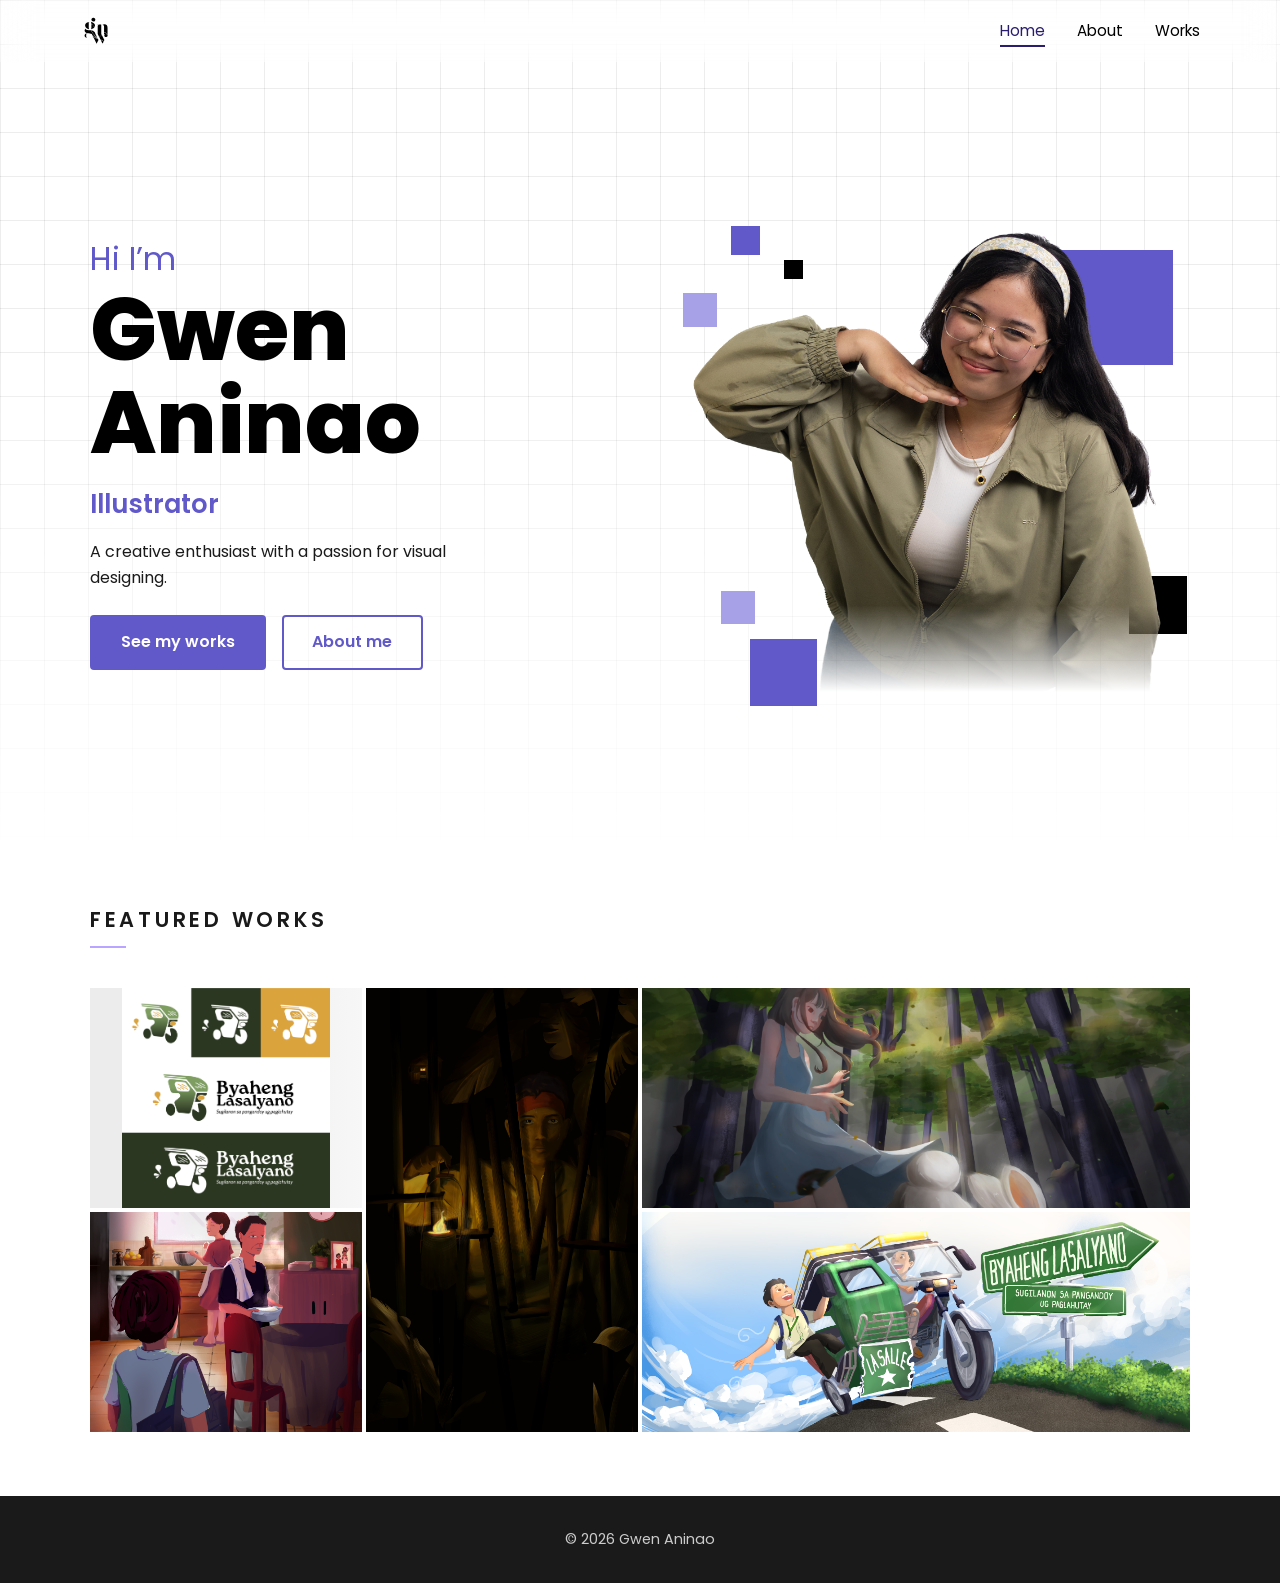
==== index.html @ 2a0494e0 "skeleton loader" ====
<!DOCTYPE html>
<html lang="en">
<head>
  <meta charset="UTF-8">
  <meta name="viewport" content="width=device-width, initial-scale=1.0">
  <title>Gwen | Portfolio</title>
  <link rel="icon" type="image/svg+xml" href="Images/gwnLogo.svg">
  <link href="https://fonts.googleapis.com/css2?family=Poppins:wght@400;600;800&display=swap" rel="stylesheet">
  <link rel="stylesheet" href="style.css">
  
</head>
<script src="skeleton.js"></script>
<body>
  <nav class="menubar">
    <a class="logo" href="index.html">
      <img src="Images/gwnLogo.svg" alt="Gwen logo">
    </a>
    <ul class="menu-links">
      <li><a href="index.html" class="active">Home</a></li>
      <li><a href="about.html" >About</a></li>
      <li><a href="works.html" >Works</a></li>
    </ul>
  </nav>

  <header class="hero">
    <div class="hero-text">
      <p class="hello">Hi I’m</p>
      <h1>Gwen<br>Aninao</h1>

      <div class="roles" aria-label="Illustrator, Graphic Designer">
        <ul>
          <li>Illustrator</li>
          <li>Graphic Designer</li>
          <li aria-hidden="true">Illustrator</li>
        </ul>
      </div>

      <p class="intro">
        A creative enthusiast with a passion for visual designing.  
      </p>


      <div class="buttons">
        <a class="btn" href="works.html">See my works</a>
        <a class="btn btn-outline" href="about.html">About me</a>
      </div>
    </div>

    <div class="hero-photo">
      <span class="sq s1"></span>
      <span class="sq s2"></span>
      <span class="sq s3"></span>
      <span class="sq s4"></span>
      <span class="sq s5"></span>
      <span class="sq s6"></span>
      <span class="sq s7"></span>
      <img src="Images\gwenProfile.svg" alt="Gwen Aninao">
    </div>

    <!-- <div class="software-logos" aria-label="Software proficient in">
      <img src="Images/cspLogo.svg" alt="Clip Studio Paint">
      <img src="Images/ibisPaintLogo.svg" alt="ibis Paint">
      <img src="Images/mediBangLogo.svg" alt="MediBang Paint">
      <img src="Images/canvaLogo.svg" alt="Canva">
      <img src="Images/figmaLogo.svg" alt="Figma">
    </div> -->
  </header>

  <main class="page">
    <div class="selected-works-section">
      <h2 class="section-heading">Featured Works</h2>
      <div class="grid mosaic">

        <a class="card" href="works.html" data-category="Logo">
          <img class="art" src="Images\WorksCompilation\Logo\byahengLasalyanoOfficialLogo.png" alt="Byaheng Lasalyano main colored logo" loading="lazy">
          <div class="card-info"><h3>Byaheng Lasalyano Logo</h3><span>Logo</span></div>
        </a>

        <a class="card" href="works.html">
          <img class="art" src="Images/WorksCompilation/Illustrations/i-wish-that-eternity-with-you.png" alt="I Wish that Eternity With You" loading="lazy">
          <div class="card-info"><h3>I Wish that Eternity With You</h3><span>Illustration</span></div>
        </a>

        <a class="card" href="works.html">
          <img class="art" src="Images/WorksCompilation/Posters/HalwaBG.png" alt="Halwa film poster" loading="lazy">
          <div class="card-info"><h3>Halwa Film Poster</h3><span>Poster</span></div>
        </a>

        <a class="card" href="works.html">
          <img class="art" src="Images/WorksCompilation/Illustrations/the-fall-mid-marathon-blues.png" alt="THE FALL: Mid Marathon Blues" loading="lazy" style="object-position: center 15%;">
          <div class="card-info"><h3>Leap through Time</h3><span>Illustration</span></div>
        </a>

        <a class="card" href="works.html">
          <img class="art" src="Images/WorksCompilation/Illustrations/BL%20Cover%20Photo.png" alt="Byaheng Lasalyano Cover Photo" loading="lazy">
          <div class="card-info"><h3>Byaheng Lasalyano Cover Photo</h3><span>Illustration</span></div>
        </a>
    </div>

    <!-- <div class="certificates-section">
      <h2 class="section-heading">Certificates</h2>
      <div class="certificates">
        <a class="card" href="Images/Certificates/Adobe Illustrator 2023 Certificate.pdf" target="_blank">
          <div class="card-info"><h3>Adobe Illustrator 2023</h3><span>Certificate</span></div>
        </a>

        <a class="card" href="Images/Certificates/Adobe Photoshop 2023 Certificate.pdf" target="_blank">
          <div class="card-info"><h3>Adobe Photoshop 2023</h3><span>Certificate</span></div>
        </a>

        <a class="card" href="Images/Certificates/Adobe InDesign 2023 Certificate.pdf" target="_blank">
          <div class="card-info"><h3>Adobe InDesign 2023</h3><span>Certificate</span></div>
        </a>
    </div> -->
  </main>

  <footer>&copy; 2026 Gwen Aninao</footer>
</body>
</html>
---- style.css ----
* {
  margin: 0;
  padding: 0;
  box-sizing: border-box;
}

html {
  scroll-behavior: smooth;
}

body {
  font-family: 'Poppins', 'Segoe UI', sans-serif;
  line-height: 1.6;
  color: #1a1a1a;
}

/* buttons and form fields use the page font instead of the browser default */
button,
input,
textarea,
select {
  font: inherit;
}

[hidden] {
  display: none !important;
}

/* ---------- Nav ---------- */
.menubar {
  display: flex;
  justify-content: space-between;
  align-items: center;
  padding: 15px 5rem;
  position: fixed;
  top: 0;
  left: 0;
  width: 100%;
  z-index: 1000;
  backdrop-filter: blur(8px);
  background: rgba(255, 255, 255, 0.15); /* Semi-transparent white */
  backdrop-filter: blur(15px); /* Frosted blur effect */
}

.logo {
  color: #000000;
  font-weight: bold;
  font-size: 1.2rem;
  text-decoration: none;
}

.logo img {
  display: block;
  height: 32px;      /* change this to make the logo bigger or smaller */
  width: auto;
}


.menu-links {
  display: flex;
  list-style: none;
  gap: 2rem;
}

.menu-links a {
  color: black;
  text-decoration: none;
  font-size: 0.95rem;
  padding-bottom: 4px;
}

.menu-links a:hover {
  color: #6159c9;
}

.menu-links a.active {
  color: #2b1d6e;
  border-bottom: 2px solid #2b1d6e;
}

/* ---------- Home hero ---------- */
:root {
  --hero-purple: #6159c9;
  --hero-lavender: #a7a2e8;

  /* faint grid used on the home hero and the about page.
     Change it here and both pages update. */
  --grid-lines:
    linear-gradient(rgba(0, 0, 0, 0.07) 1px, transparent 1px),
    linear-gradient(90deg, rgba(0, 0, 0, 0.07) 1px, transparent 1px);
}

.hero {
  position: relative;
  min-height: 95vh;
  display: grid;
  grid-template-columns: 1fr 1fr;
  align-items: center;
  gap: 2rem;
  /* The hero is full width so the grid background reaches both screen edges.
     The side padding keeps the content centered at 1100px, the same width
     as the Featured Works section below it. */
  padding: 6rem max(2rem, calc((100% - 1100px) / 2)) 3rem;
  background: #fff;
}

/* faint grid that fades to nothing at the bottom */
.hero::before {
  content: "";
  position: absolute;
  inset: 0;
  background-image: var(--grid-lines);
  background-size: 44px 44px;
  -webkit-mask-image: linear-gradient(#000 40%, transparent);
  mask-image: linear-gradient(#000 40%, transparent);
}

.hero-photo {
  position: relative;
  z-index: 1;
  display: flex;
  justify-content: flex-end; /* Aligns the image & background blocks to the right */
  width: 100%;
}

.hero-text,
.hero-photo {
  position: relative;       /* sits above the grid */
  z-index: 1;
}

.hello {
  font-size: 2rem;
  color: var(--hero-purple);
}

.hero h1 {
  font-size: clamp(3rem, 8vw, 5.5rem);
  font-weight: 800;
  line-height: 1.05;
  color: #000;
  margin-bottom: 1rem;
}

.intro {
  max-width: 42ch;
  line-height: 1.6;
  margin: 1rem 0 1.5rem;
}

/* ---------- Sliding roles ---------- */
.roles {
  height: 2.4rem;            /* shows one role at a time */
  overflow: hidden;
  font-size: 1.6rem;
  font-weight: 600;
  color: var(--hero-purple);
  margin-bottom: 0.75;
}

.roles ul {
  list-style: none;
  animation: slide-roles 10s ease-in-out infinite;   /* 10s = full loop */
}

.roles li {
  height: 2.4rem;
  line-height: 2.4rem;      
  display: flex;
  align-items: center;
  margin: 0;
  padding: 0;
}

/* each role holds, then slides up one step */
@keyframes slide-roles {
  0%, 40% {transform: translateY(0);}
  50%, 90% {transform: translateY(-33.333%);}
  100% {transform: translateY(-66.666%);}
}

@media (prefers-reduced-motion: reduce) {
  .roles ul { animation: none; }
}

.software-logos {
  display: flex;
  align-items: center;
  gap: 16px;
  margin: -30px 0 28px 0; /* Adjust top/bottom margins to match your layout rhythm */
  flex-wrap: wrap;       /* Ensures graceful wrapping on smaller screens */
}

.software-logos img {
  height: 50px;          /* Uniform height for visual balance */
  width: auto;
  object-fit: contain;
  transition: transform 0.2s ease, opacity 0.2s ease;
  opacity: 0.9;
}

.software-logos img:hover {
  transform: translateY(-2px);
  opacity: 1;
}

/* ---------- Buttons ---------- */
.buttons {
  display: flex;
  flex-wrap: wrap;
  gap: 1rem;
}

.btn {
  padding: 0.8rem 1.8rem;
  background: var(--hero-purple);
  color: #fff;
  text-decoration: none;
  border: 2px solid var(--hero-purple);
  border-radius: 4px;
  font-weight: 600;
}

.btn-outline {
  background: transparent;
  color: var(--hero-purple);
}

.btn:hover {
  opacity: 0.85;
}

/* ---------- certificates-section ---------- */
.certificates-section {
  background: #f9f9f9;
  margin-top: 4rem;
}

/* Grid Container */
.certificates {
  display: grid;
  /* Automatically wraps cards into clean columns based on available space */
  grid-template-columns: repeat(auto-fit, minmax(280px, 1fr));
  gap: 2rem; /* Spacing between the rows and columns */
  padding: 1.5rem 0;
  width: 100%;
}

/*Individual Certificate Cards */
.certificates .card {
  display: flex;
  flex-direction: column;
  text-decoration: none; /* Removes underline from links */
  color: inherit; /* Inherits your page text color */
  background: #ffffff;
  border: 1px solid #e2e8f0;
  border-radius: 12px;
  overflow: hidden;
  box-shadow: 0 4px 6px -1px rgba(0, 0, 0, 0.05);
  transition: transform 0.2s ease, box-shadow 0.2s ease;
}

/* Hover effect to make it feel interactive */
.certificates .card:hover {
  transform: translateY(-4px);
  box-shadow: 0 10px 15px -3px rgba(0, 0, 0, 0.1);
}

/*Certificate Images Alignment */
.certificates .art {
  width: 100%;
  height: 200px; /* Fixed height forces absolute uniform alignment */
  object-fit: cover; /* Crops the images cleanly without distorting their aspect ratio */
  border-bottom: 1px solid #e2e8f0;
}

/*Text Info Area Inside Cards */
.card-info {
  padding: 1.25rem;
  display: flex;
  flex-direction: column;
  gap: 0.25rem;
}

.card-info h3 {
  margin: 0;
  font-size: 1.1rem;
  font-weight: 600;
}

.card-info span {
  font-size: 0.85rem;
  color: #64748b; /* Subtle grey for the "Certificate" subtext */
}


/* ---------- Photo + squares ---------- */
.hero-photo {
  width: 100%;
  max-width: 480px;
  justify-self: center;
}

.hero-photo img {
  position: relative;
  z-index: 1;
  display: block;
  width: 100%;
  /* bottom of the photo fades into the page. Lower 82% to fade sooner */
  -webkit-mask-image: linear-gradient(#000 82%, transparent);
  mask-image: linear-gradient(#000 82%, transparent);
}

.sq {
  position: absolute;
  aspect-ratio: 1;
}

.s1 { top: 8%;     right: -2%; width: 24%; background: var(--hero-purple); }
.s2 { top: 3%;     left: 10%;  width: 6%;  background: var(--hero-purple); }
.s3 { top: 10%;    left: 21%;  width: 4%;  background: #000; }
.s4 { top: 17%;    left: 0;    width: 7%;  background: var(--hero-lavender); }
.s5 { bottom: 14%; left: 8%;   width: 7%;  background: var(--hero-lavender); }
.s6 { bottom: -3%; left: 14%;  width: 14%; background: var(--hero-purple); }
.s7 { bottom: 12%; right: -5%; width: 12%; background: #000; }

@media (max-width: 800px) {
  .hero {
    grid-template-columns: 1fr;
    padding-top: 6rem;
  }
  .hero-photo { max-width: 340px; }
}

/* ---------- Inner pages ---------- */
.page {
  max-width: calc(1100px + 4rem);
  margin: 0 auto;
  padding: 8rem 2rem 4rem;   /* top padding clears the fixed nav */
}

/* Home page only: Featured Works sits right under the hero,
   at the same 1100px content width as the hero text */
.hero + .page {
  max-width: calc(1100px + 4rem);
  padding-top: 3rem;
}

.page h1 {
  font-size: 2.5rem;
  margin-bottom: 2rem;
}

.page h2 {
  font-size: 1.6rem;
  margin-bottom: 1rem;
}

/* ---------- Gallery ---------- */
.filters {
  display: flex;
  flex-wrap: wrap;
  gap: 0.5rem;
  margin-bottom: 2rem;
}

.filter {
  padding: 0.4rem 1.1rem;
  border: 1px solid #1a1a1a;
  background: white;
  color: #1a1a1a;
  border-radius: 999px;
  cursor: pointer;
  font: inherit;
}

.filter.active,
.filter:hover {
  background: #1a1a1a;
  color: white;
}

.grid {
  display: grid;
  grid-template-columns: repeat(auto-fill, minmax(250px, 1fr));
  gap: 1.5rem;
}

.card {
  display: block;
  text-align: left;
  text-decoration: none;
  color: inherit;
  background: #f5f5f5;
  border: none;
  border-radius: 8px;
  overflow: hidden;
  cursor: pointer;
  font: inherit;
  transition: transform 0.2s;
}

.card:hover {
  transform: translateY(-4px);
}

.art {
  display: block;
  width: 100%;
  aspect-ratio: 4 / 3;
  object-fit: cover;
}

.card-info {
  padding: 0.8rem 1rem;
}

.card-info h3 {
  font-size: 1rem;
}

.card-info span {
  font-size: 0.85rem;
  color: #666;
}

/* ---------- Popup ---------- */
.modal {
  display: none;
  position: fixed;
  inset: 0;
  z-index: 2000;
  background: rgba(0, 0, 0, 0.75);
  align-items: center;
  justify-content: center;
  padding: 1rem;
}

.modal.open {
  display: flex;
}

.modal-box {
  position: relative;
  background: white;
  border-radius: 8px;
  max-width: 700px;
  width: 100%;
  max-height: 90vh;
  overflow-y: auto;
}

.modal-box .art {
  border-radius: 8px 8px 0 0;
}

.modal-text {
  padding: 1.5rem;
}

.modal-text span {
  font-size: 0.85rem;
  color: #666;
}

.modal-text h2 {
  margin: 0.2rem 0 0.8rem;
}

.modal-close {
  position: absolute;
  top: 0.5rem;
  right: 0.8rem;
  z-index: 1;
  background: none;
  border: none;
  font-size: 2rem;
  line-height: 1;
  color: #1a1a1a;
  cursor: pointer;
}

/* ---------- Footer ---------- */
footer {
  padding: 2rem;
  text-align: center;
  background: #1a1a1a;
  color: #ccc;
  font-size: 0.9rem;
}

/* ---------- Small screens ---------- */
@media (max-width: 700px) {
  .menubar { padding: 16px 1.5rem; }
  .menu-links { gap: 1rem; }
  .hero h1 { font-size: 2.2rem; }
}

/* =====================================================
   About page
   ===================================================== */
:root {
  --purple-dark: #2b1d6e;
  --purple: #7c4dff;
  --purple-soft: #b9a5ff;
  --pink: #e8508f;
}

/* Same faint grid as the home hero. It sits at the top of the page,
   spans the full screen width, fades out downward, and scrolls away
   with the page. It is behind everything, so the layout is untouched. */
body.about-page::before {
  content: "";
  position: absolute;
  top: 0;
  left: 0;
  width: 100%;
  height: 95vh;
  z-index: -1;
  pointer-events: none;
  background-image: var(--grid-lines);
  background-size: 44px 44px;
  -webkit-mask-image: linear-gradient(#000 40%, transparent);
  mask-image: linear-gradient(#000 40%, transparent);
}

/* Vertical Connected Timeline */
.timeline-vertical {
  position: relative;
  display: flex;
  flex-direction: column;
  gap: 1.8rem;
  margin-top: 1.5rem;
  padding-left: 0rem;
}

/* Continuous connecting line running down behind the squares */
.timeline-vertical::before {
  content: "";
  position: absolute;
  top: 6px;
  bottom: 24px;
  left: 5px; /* Aligns vertically with the center of the square markers */
  width: 2px;
  background: var(--purple-soft);
  z-index: 1;
}

.timeline-node {
  position: relative;
  display: flex;
  align-items: flex-start;
  gap: 1.5rem;
  z-index: 2;
}

/* Column holding the square icon and year */
.marker-column {
  display: flex;
  align-items: center;
  gap: 0.8rem;
  min-width: 110px;
}

/* Solid Square Marker */
.square-marker {
  width: 12px;
  height: 12px;
  background-color: var(--pink);
  flex: none;
  border-radius: 2px; /* Slight rounding for a clean modern square */
}

.timeline-node .year {
  font-size: 1.15rem;
  font-weight: 800;
  color: var(--purple-dark);
}

.timeline-detail h3 {
  font-size: 1rem;
  font-weight: 700;
  color: #222;
  margin-bottom: 0.2rem;
}

.role-location {
  font-size: 0.84rem;
  font-weight: 600;
  color: #555;
}

.role-location em {
  font-weight: 400;
  color: #777;
}

/* Software Icon Grid Layout */
.software-grid {
  display: flex;
  flex-direction: column;
  gap: 12px;
  max-width: 280px;
  margin-bottom: 2rem;
}

.software-row {
  display: flex;
  gap: 12px;
  justify-content: center;
}

/* Base icon styling with rounded squircle corners matching reference */
.icon-box {
  background: #fff;
  border-radius: 20px;
  display: grid;
  place-items: center;
  overflow: hidden;
  box-shadow: 0 4px 12px rgba(0, 0, 0, 0.08);
  transition: transform 0.2s ease;
}

.icon-box:hover {
  transform: translateY(-2px);
}

.icon-box img {
  width: 100%;
  height: 100%;
  object-fit: cover;
}

/* Large top 2 icons */
.icon-box.large {
  width: 130px;
  height: 130px;
  border-radius: 24px;
}

/* Small bottom 3 icons */
.icon-box.small {
  width: 82px;
  height: 82px;
  border-radius: 18px;
}

.software-bars {
  display: flex;
  flex-direction: column;
  gap: 0.9rem;
}

.skill-item {
  font-size: 0.9rem;
  font-weight: 600;
  color: #333;
}

.about-card {
  position: relative;
  width: min(1100px, 94%);
  margin: 100px auto 0;        /* pulls the card up over the banner */
  background: #fff;
  border-radius: 40px 40px 0 0;
  padding: 3rem 4rem 4rem;
}

.about-label {
  font-style: italic;
  font-size: 1.4rem;
  color: #777;
  margin-bottom: 2rem;
}

.about-row {
  display: grid;
  grid-template-columns: 1fr 1fr;
  gap: 3rem;
  align-items: center;
  margin-bottom: 2rem;
}

.about-row.top {
  align-items: start;
}

.about-name {
  font-size: clamp(2.4rem, 6vw, 3.8rem);
  font-weight: 800;
  line-height: 1;
  text-transform: uppercase;
  color: var(--purple-dark);
  margin-bottom: 1.2rem;
}

.aka {
  font-size: 0.95rem;
  margin-bottom: 1.2rem;
}

.bio {
  font-size: 0.95rem;
  max-width: none;
}

.bio p {
  text-align: justify;       /* Makes the edges straight on left and right */
  text-justify: inter-word;  /* Keeps spacing between words clean */
  margin-bottom: 24px;       /* Adds a clean space AFTER each paragraph */
  text-indent: 40px;         /* Indents the first line of every paragraph */
  line-height: 1.6;          /* Adds comfortable breathing room between lines */
}

/* Optional: If you don't want the very first "Hi!" line to be indented */
.bio p:first-of-type {
  text-indent: 0;
}


.bio .hi {
  font-family: 'Permanent Marker', cursive;
  font-size: 2rem;
  line-height: 1;
  margin-right: 0.2rem;
}

.photo {
  width: min(100%, 300px);
  aspect-ratio: 1;
  border-radius: 5%;
  object-fit: cover;
  margin: 3.5rem 0 1.5rem; 
  display: block;
  outline : 3px solid var(--purple-soft);
}

.contact {
  list-style: none;
  width: min(100%, 380px);
  margin: 0 auto;
}

.contact li {
  display: flex;
  align-items: center;
  gap: 0.7rem;
  margin-bottom: 0.4rem;
}

.contact svg {
  width: 24px;
  height: 24px;
  fill: none;
  stroke: var(--purple-dark);
  stroke-width: 1.8;
  stroke-linecap: round;
  stroke-linejoin: round;
}

.section-title {         /* Matches featured works label size */           /* Bold text weight */
  text-transform: uppercase;     /* Forces capital letters */
  letter-spacing: 0.15em;        /* Adds space between letters */
  color: #111;                   /* Primary dark text color */
  margin-bottom: 1rem;
}

.section-title::after {          /* short purple underlines*/
  content: "";
  display: block;
  width: 44px;                   /* Short line length */
  height: 3px;                   /* Line thickness */
  margin-top: 0.5rem;            /* Space between text and line */
  border-radius: 2px;
  background: var(--purple-soft); /* Light purple color matching home page */
}

.section-title.gap {
  margin-top: 2.5rem;
}

.skills-list {
  margin-left: 1.2rem;
}

/* software list with skill bars */
.apps {
  list-style: none;
  display: grid;
  gap: 1.1rem;
}

.apps li {
  display: flex;
  align-items: center;
  gap: 1rem;
}

.app-icon {
  flex: none;
  width: 52px;
  height: 52px;
  border-radius: 14px;
  display: grid;
  place-items: center;
  color: #fff;
  font-weight: 700;
}

.app-info {
  flex: 1;
  font-size: 0.9rem;
}

.bar {
  height: 8px;
  margin-top: 4px;
  background: #e2e2e2;
  border-radius: 4px;
  overflow: hidden;
}

.bar i {
  display: block;
  height: 100%;
  width: var(--level);
  background: var(--purple);
  border-radius: 4px;
}

@media (max-width: 800px) {
  .about-card { padding: 2rem 1.5rem 3rem; }
  .about-row { grid-template-columns: 1fr; }
}

.modal-box .art {
  aspect-ratio: auto;
  object-fit: contain;
  max-height: 70vh;
  background: #f5f5f5;
}

.card[data-category="Logo"] .art {
  object-fit: contain;
  background: #fff;
}

/* ---------- Masonry gallery (Works page) ---------- */

.gallery {
  display: block;
  columns: 3 260px;          /* up to 3 columns, each at least 260px wide */
  column-gap: 3px;
}

.gallery .card {
  display: block;
  position: relative;
  width: 100%;
  margin-bottom: 4px;
  break-inside: avoid;       /* keeps a card from splitting across columns */
  background: none;
  border-radius: 6px;
}

.gallery .art {
  aspect-ratio: auto;        /* stop cropping: use the image's real shape */
  height: auto;
}

.gallery div.art {           /* placeholder boxes still need a height */
  aspect-ratio: 4 / 3;
}

/* =====================================================
   Works page: a work expands in its own place
   Paste this at the bottom of style.css
   ===================================================== */
/* =====================================================
   Works page: Streamlined Column-Safe Expansion Layout
   ===================================================== */
.gallery .work-open.minimized-view {
  column-span: none !important;      /* Stops shattering column balance systems */
  display: block;
  width: 100%;
  margin-bottom: 12px;
  break-inside: avoid;               /* Protects inner assets from clipping across columns */
  background: #ffffff;
  border-radius: 8px;
  box-shadow: 0 4px 16px rgba(0, 0, 0, 0.1);
  border: 1px solid rgba(0, 0, 0, 0.06);
  scroll-margin-top: 6.5rem;         /* Clean viewport tracking safety margins */
}

/* Fits media assets directly to view safely inside compact spacing boundaries */
.gallery .work-open.minimized-view .work-open-media {
  position: relative;
  background: #fafafa;
  width: 100%;
}

.gallery .work-open.minimized-view .work-open-img {
  display: block;
  width: 100%;
  height: auto;
  max-height: 55vh;                  /* Prevents extreme vertical asset layout bloating */
  object-fit: contain;
}

/* Compact typography elements designed for localized viewing spaces */
.gallery .work-open.minimized-view .work-open-info {
  padding: 1rem 1.15rem 1.25rem;
}

.gallery .work-open.minimized-view .work-open-title {
  margin: 0.25rem 0 0.5rem;
  font-size: 1.25rem;
  font-weight: 700;
  line-height: 1.3;
}

.gallery .work-open.minimized-view .work-open-desc {
  max-width: 100%;
  font-size: 0.88rem;
  line-height: 1.5;
  color: #4a4a4a;
}

/* Adjusted UI action buttons to fit nicely within standard card wrappers */
.gallery .work-open.minimized-view .work-open-back,
.gallery .work-open.minimized-view .work-open-zoom {
  width: 36px;
  height: 36px;
}
.gallery .work-open.minimized-view .work-open-back svg,
.gallery .work-open.minimized-view .work-open-zoom svg {
  width: 18px;
  height: 18px;
}


/* the image area, with the two round buttons on top of it */
.work-open-media {
  position: relative;
  background: #f5f5f5;
}

.work-open-img {
  display: block;
  width: auto;
  height: auto;
  max-width: 100%;
  max-height: 75vh;
  margin: 0 auto;
}

.work-open-back,
.work-open-zoom {
  position: absolute;
  display: grid;
  place-items: center;
  width: 44px;
  height: 44px;
  border: 0;
  border-radius: 50%;
  background: #fff;
  box-shadow: 0 2px 10px rgba(0, 0, 0, 0.18);
  cursor: pointer;
}

.work-open-back { top: 1rem;    left: 1rem; }    /* back arrow, top left */
.work-open-zoom { bottom: 1rem; right: 1rem; }   /* view larger, bottom right */

.work-open-back svg,
.work-open-zoom svg {
  width: 22px;
  height: 22px;
  fill: none;
  stroke: #111;
  stroke-width: 2;
  stroke-linecap: round;
  stroke-linejoin: round;
}

.work-open-back:hover,
.work-open-zoom:hover {
  background: #f1f1f1;
}

/* title and description below the image */
.work-open-info {
  padding: 1.25rem 1.5rem 1.75rem;
}

.work-open-category {
  display: block;
  font-size: 0.75rem;
  font-weight: 600;
  letter-spacing: 0.15em;
  text-transform: uppercase;
  color: var(--purple);
}

.work-open-title {
  margin: 0.35rem 0 0.6rem;
  font-size: 1.6rem;
  line-height: 1.2;
}

.work-open-desc {
  max-width: 70ch;
  font-size: 0.95rem;
  color: #555;
}

/* view larger: the image full screen */
.lightbox {
  position: fixed;
  inset: 0;
  z-index: 3000;
  display: grid;
  place-items: center;
  padding: 1.5rem;
  background: rgba(0, 0, 0, 0.92);
  cursor: zoom-out;
}

.lightbox img {
  max-width: calc(100vw - 3rem);
  max-height: calc(100vh - 3rem);
  object-fit: contain;
}

.lightbox-close {
  position: absolute;
  top: 0.75rem;
  right: 1.25rem;
  border: 0;
  background: none;
  color: #fff;
  font-size: 2.5rem;
  line-height: 1;
  cursor: pointer;
}

/* =====================================================
   Works page: expanded view (replaces the old popup)
   Paste this at the bottom of style.css
   ===================================================== */
.closeup {
  position: fixed;
  inset: 0;
  z-index: 2000;
  overflow-y: auto;
  padding: 5.5rem 1.5rem 3rem;
  background-color: #fff;
  background-image: var(--grid-lines);   /* same faint grid as home and about */
  background-size: 44px 44px;
  animation: closeup-in 0.4s cubic-bezier(0.2, 0.8, 0.2, 1) backwards;
}

.closeup.closing {
  animation: closeup-out 0.2s ease forwards;
}

@keyframes closeup-in  { from { opacity: 0; transform: scale(0.25); } }
@keyframes closeup-out { to   { opacity: 0; transform: scale(0.96); } }

/* back arrow, top left */
.closeup-back {
  position: fixed;
  top: 1rem;
  left: 1.25rem;
  z-index: 1;
  display: grid;
  place-items: center;
  width: 44px;
  height: 44px;
  border: 0;
  border-radius: 50%;
  background: #fff;
  box-shadow: 0 2px 10px rgba(0, 0, 0, 0.15);
  cursor: pointer;
}

.closeup-back svg {
  width: 22px;
  height: 22px;
  fill: none;
  stroke: #111;
  stroke-width: 2;
  stroke-linecap: round;
  stroke-linejoin: round;
}

.closeup-back:hover {
  background: #f3f3f3;
}

/* the sheet of paper */
.closeup-paper {
  position: relative;
  display: grid;
  grid-template-columns: minmax(0, 1.4fr) minmax(0, 1fr);
  gap: 2.5rem;
  align-items: start;
  width: min(1000px, 100%);
  margin: 0 auto;
  padding: 3.5rem 2.5rem 2.5rem;
  background: #fff;
  border: 1px solid rgba(0, 0, 0, 0.05);
  box-shadow:
    0 1px 2px rgba(0, 0, 0, 0.08),
    0 14px 30px rgba(0, 0, 0, 0.16);
}

/* the paperclip, hooked over the top edge */
.paperclip {
  position: absolute;
  top: -34px;
  left: 2.2rem;
  width: 28px;
  height: auto;
  transform: rotate(6deg);
  filter: drop-shadow(0 2px 2px rgba(0, 0, 0, 0.3));
  pointer-events: none;
}

.paperclip path {
  fill: none;
  stroke: url(#clip-silver);
  stroke-width: 3;
  stroke-linecap: round;
  stroke-linejoin: round;
}

.closeup-img {
  display: block;
  width: 100%;
  height: auto;
  max-height: 78vh;
  object-fit: contain;
  background: #f5f5f5;
  border-radius: 6px;
}

/* title, description, button */
.closeup-info {
  display: flex;
  flex-direction: column;
  gap: 0.75rem;
  padding-top: 0.5rem;
}

.closeup-category {
  font-size: 0.75rem;
  font-weight: 600;
  letter-spacing: 0.15em;
  text-transform: uppercase;
  color: var(--purple);
}

.closeup-title {
  font-size: 1.8rem;
  line-height: 1.2;
}

.closeup-desc {
  font-size: 0.95rem;
  color: #555;
}

.closeup-view {
  align-self: flex-start;
  margin-top: 0.75rem;
}

@media (max-width: 800px) {
  .closeup { padding: 5rem 1rem 2rem; }
  .closeup-paper {
    grid-template-columns: 1fr;
    gap: 1.5rem;
    padding: 3rem 1.25rem 1.5rem;
  }
}

@media (prefers-reduced-motion: reduce) {
  .closeup,
  .closeup.closing {
    animation: none;
  }
}

/* title appears over the image on hover, like a clean photo wall */
.gallery .card-info {
  position: absolute;
  left: 0;
  right: 0;
  bottom: 0;
  padding: 2rem 1rem 0.8rem;
  color: #fff;
  background: linear-gradient(transparent, rgba(0, 0, 0, 0.7));
  opacity: 0;
  transition: opacity 0.2s;
}

.gallery .card:hover .card-info,
.gallery .card:focus-visible .card-info {
  opacity: 1;
}

.gallery .card-info span {
  color: #ddd;
}

/* ---------- Heading style: LATEST WORKS look ---------- */
.page .section-heading {
  font-size: 1.3rem;
  font-weight: 600;
  text-transform: uppercase;
  letter-spacing: 0.18em;
  margin-bottom: 2.5rem;
}

.section-heading::after {
  content: "";
  display: block;
  width: 36px;
  height: 2px;
  margin-top: 0.6rem;
  background: var(--purple-soft);
}

/* ---------- Pill filters (Works page) ---------- */
.filters {
  justify-content: center;
}

.filter {
  padding: 0.35rem 1.4rem;
  font-size: 0.7rem;
  font-weight: 600;
  letter-spacing: 0.08em;
  text-transform: uppercase;
  background: #111;
  color: #fff;
  border: 1px solid #111;
}

.filter.active {
  background: #fff;
  color: #111;
}

.filter:hover:not(.active) {
  background: #333;
}

/* ---------- Mosaic (Home page) ---------- */
.mosaic {
  display: grid;
  grid-template-columns: repeat(4, 1fr);
  grid-auto-rows: 220px;           /* height of one row */
  gap: 4px;                        /* thin white lines between tiles */
}

.mosaic .card {
  position: relative;
  height: 100%;
  margin: 0;
  border-radius: 0;
  background: #eee;
  overflow: hidden;
}

.mosaic .card:hover {
  transform: none;
}

.mosaic .art {
  width: 100%;
  height: 100%;
  aspect-ratio: auto;
  object-fit: cover;               /* fill the cell, crop the extra */
}

.mosaic .card-info {
  position: absolute;
  left: 0;
  right: 0;
  bottom: 0;
  padding: 2rem 1rem 0.8rem;
  color: #fff;
  background: linear-gradient(transparent, rgba(0, 0, 0, 0.7));
  opacity: 0;
  transition: opacity 0.2s;
}

.mosaic .card:hover .card-info {
  opacity: 1;
}

.mosaic .card-info span {
  color: #ddd;
}

/* tile layout: edit these numbers to rearrange */
@media (min-width: 701px) {
  .mosaic .card:nth-child(1) { grid-column: 1;     grid-row: 1; }
  .mosaic .card:nth-child(2) { grid-column: 1;     grid-row: 2; }
  .mosaic .card:nth-child(3) { grid-column: 2;     grid-row: 1 / span 2; }  /* tall */
  .mosaic .card:nth-child(4) { grid-column: 3 / span 2; grid-row: 1; }      /* wide */
  .mosaic .card:nth-child(5) { grid-column: 3 / span 2; grid-row: 2; }      /* wide */
}

@media (max-width: 700px) {
  .mosaic {
    grid-template-columns: repeat(2, 1fr);
    grid-auto-rows: 180px;
  }
}

.gallery .card {
  border-radius: 0;
}

.modal-box {
  border-radius: 0;
}

.modal-box .art {
  border-radius: 0;
}

/* =====================================================
   About page: one bond paper, pinned, with sheets behind it
   ===================================================== */
.board {
  position: relative;
  isolation: isolate;               /* keeps the back sheets behind the front one */
  width: min(1100px, 94%);
  margin: 110px auto 5rem;
}

/* the two extra sheets peeking out from behind */
.board::before,
.board::after {
  content: "";
  position: absolute;
  inset: 0;
  z-index: -1;
  background: #fff;
  border: 1px solid rgba(0, 0, 0, 0.05);
  box-shadow:
    0 1px 2px rgba(0, 0, 0, 0.08),
    0 10px 24px rgba(0, 0, 0, 0.12);
}

.board::before { transform: rotate(2.2deg) translate(6px, 4px); }
.board::after  { transform: rotate(-1.6deg) translate(-4px, 6px); }

/* the front sheet */
.paper {
  position: relative;
  background: #fff;
  padding: 3.5rem 2.5rem 3rem 4.5rem;  
  border: 1px solid rgba(0, 0, 0, 0.05);
  box-shadow:
    0 1px 2px rgba(0, 0, 0, 0.08),
    0 14px 30px rgba(0, 0, 0, 0.16);
  transform: none;
}

/* Experience on the left, Education + Software on the right */
.paper-columns {
  display: grid;
  grid-template-columns: 1.2fr 1fr;
  gap: 3rem;
  align-items: start;
}

.paper-side {
  display: grid;
  gap: 2.5rem;
}

.paper-software { order: -1; }

.paper-software .software-grid {
  margin: 0;
}

@media (max-width: 800px) {
  .paper { padding: 2.5rem 1.5rem 2rem; }
  .paper-columns { grid-template-columns: 1fr; }
}

@media (min-width: 801px) {
  .about-row,
  .paper-columns {
    grid-template-columns: 1fr 340px;   /* right side is fixed, Experience takes the rest */
  }
}

.role-location em {
  display: block;
  font-weight: 400;
  color: #777;
}

.education-text {
  font-size: 0.9rem;
  color: #555;
  line-height: 1.5;
}

.resume-float {
  text-align: center;
  padding-bottom: 4rem;
}

.resume-float .btn {
  display: inline-block;
  padding: 1rem 2.4rem;
  box-shadow: 0 10px 24px rgba(97, 89, 201, 0.35);   /* purple glow makes it look lifted */
  transition: transform 0.2s ease, box-shadow 0.2s ease;
}

.resume-float .btn:hover {
  opacity: 1;
  transform: translateY(-3px);
  box-shadow: 0 14px 28px rgba(97, 89, 201, 0.45);
}

/* Fix structural jumping during multi-column calculation steps */
.card-placeholder {
  display: block;
  width: 100%;
  break-inside: avoid;
  visibility: hidden; /* Takes up layout physical spacing so columns don't shift */
}

.work-open {
  display: block;
  width: 100%;
  margin: 2rem 0;
  background: #fff;
  border-radius: 10px;
  box-shadow: 0 6px 24px rgba(0, 0, 0, 0.12);
  scroll-margin-top: 6rem; /* Clean breathing room below your fixed nav */
}

/* ---------- Skeleton loader for images ---------- */
.card .art:not(.loaded) {
  background: linear-gradient(90deg, #ececec 25%, #f7f7f7 50%, #ececec 75%);
  background-size: 200% 100%;
  animation: shimmer 1.4s linear infinite;
  color: transparent;            /* hides alt text while loading */
}

/* Works gallery: images have no height until they load,
   so reserve a box or the skeleton has nothing to show in */

/* fade the real image in */
.card .art.loaded {
  animation: art-fade 0.4s ease;
}

@keyframes shimmer {
  from { background-position: 200% 0; }
  to   { background-position: -200% 0; }
}

@keyframes art-fade {
  from { opacity: 0; }
  to   { opacity: 1; }
}

@media (prefers-reduced-motion: reduce) {
  .card .art:not(.loaded),
  .card .art.loaded {
    animation: none;
  }
}
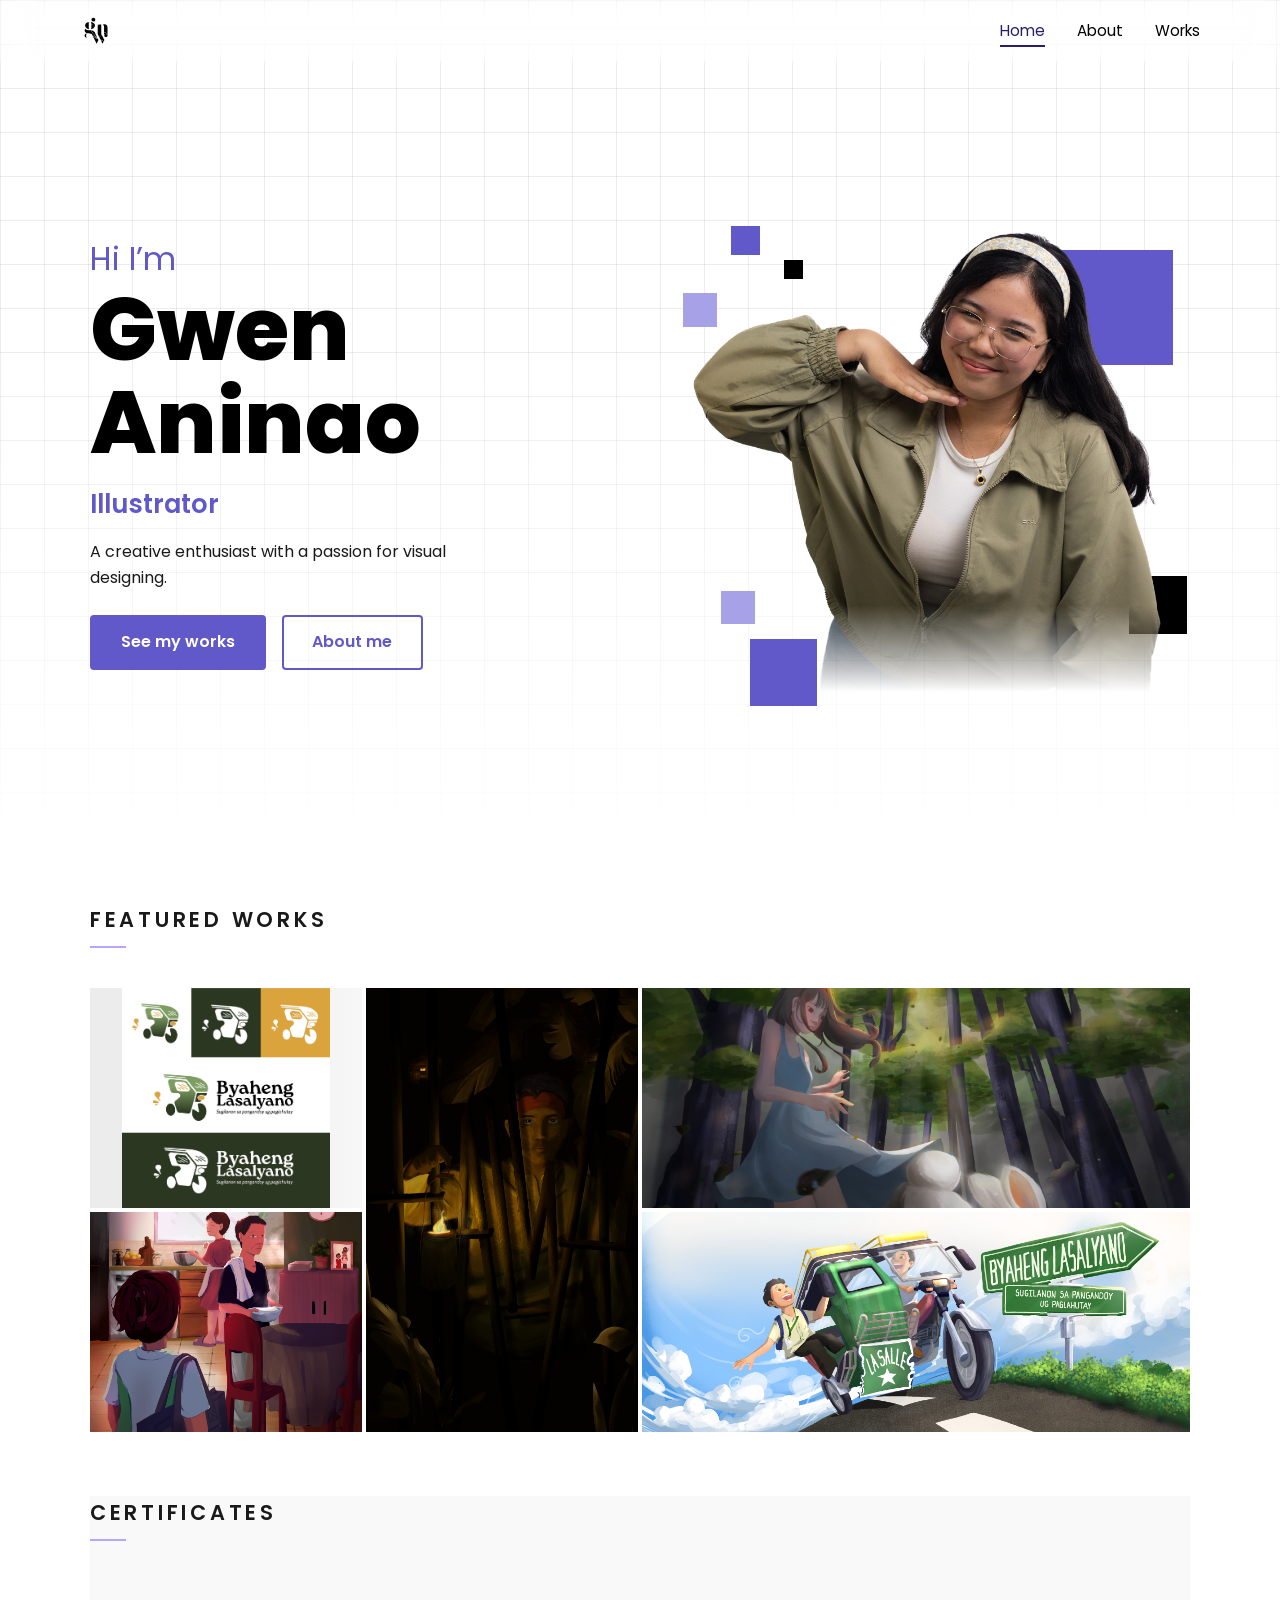
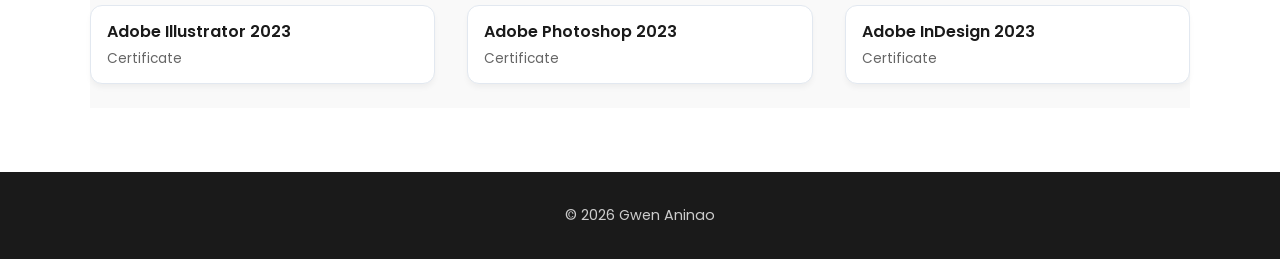
==== commit 2e1b52b9: "About Me Content" ====
--- a/index.html
+++ b/index.html
@@ -97,7 +97,7 @@
         </a>
     </div>
 
-    <!-- <div class="certificates-section">
+    <div class="certificates-section">
       <h2 class="section-heading">Certificates</h2>
       <div class="certificates">
         <a class="card" href="Images/Certificates/Adobe Illustrator 2023 Certificate.pdf" target="_blank">
@@ -111,7 +111,7 @@
         <a class="card" href="Images/Certificates/Adobe InDesign 2023 Certificate.pdf" target="_blank">
           <div class="card-info"><h3>Adobe InDesign 2023</h3><span>Certificate</span></div>
         </a>
-    </div> -->
+    </div> 
   </main>
 
   <footer>&copy; 2026 Gwen Aninao</footer>
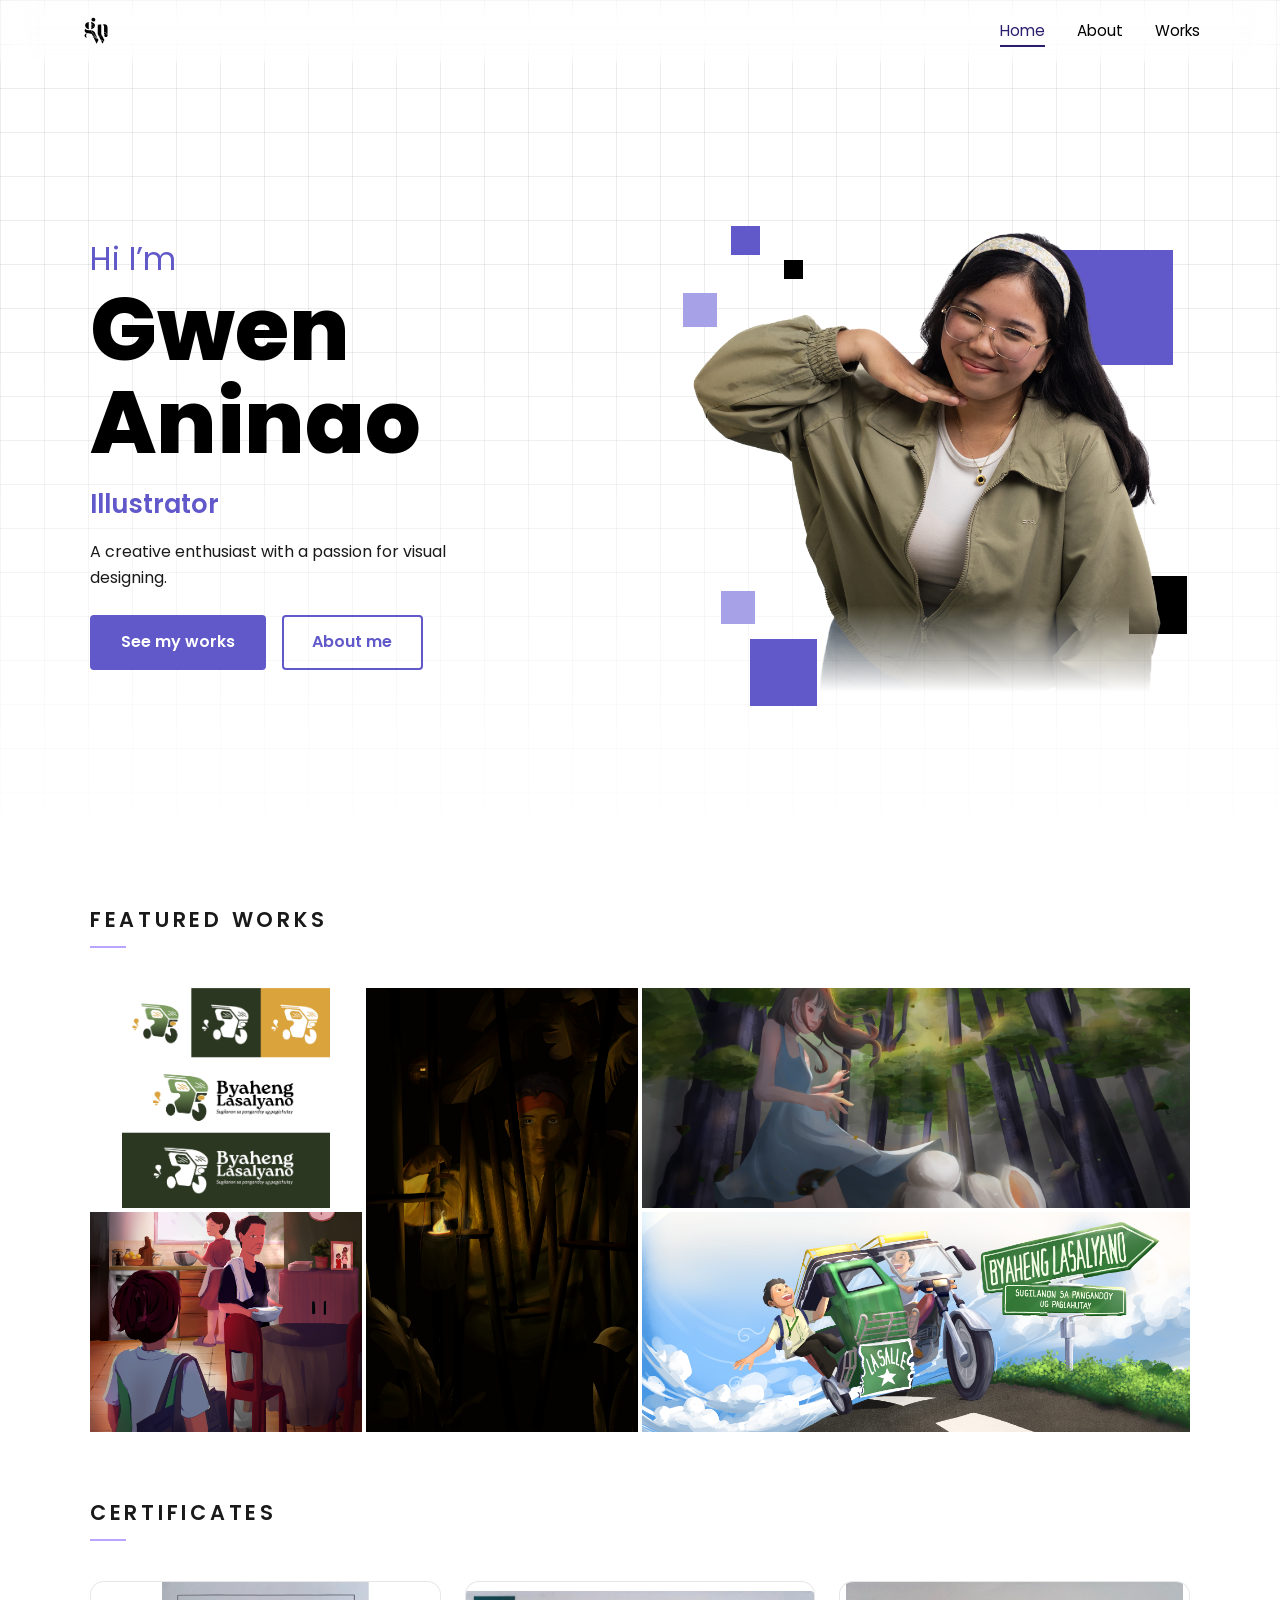
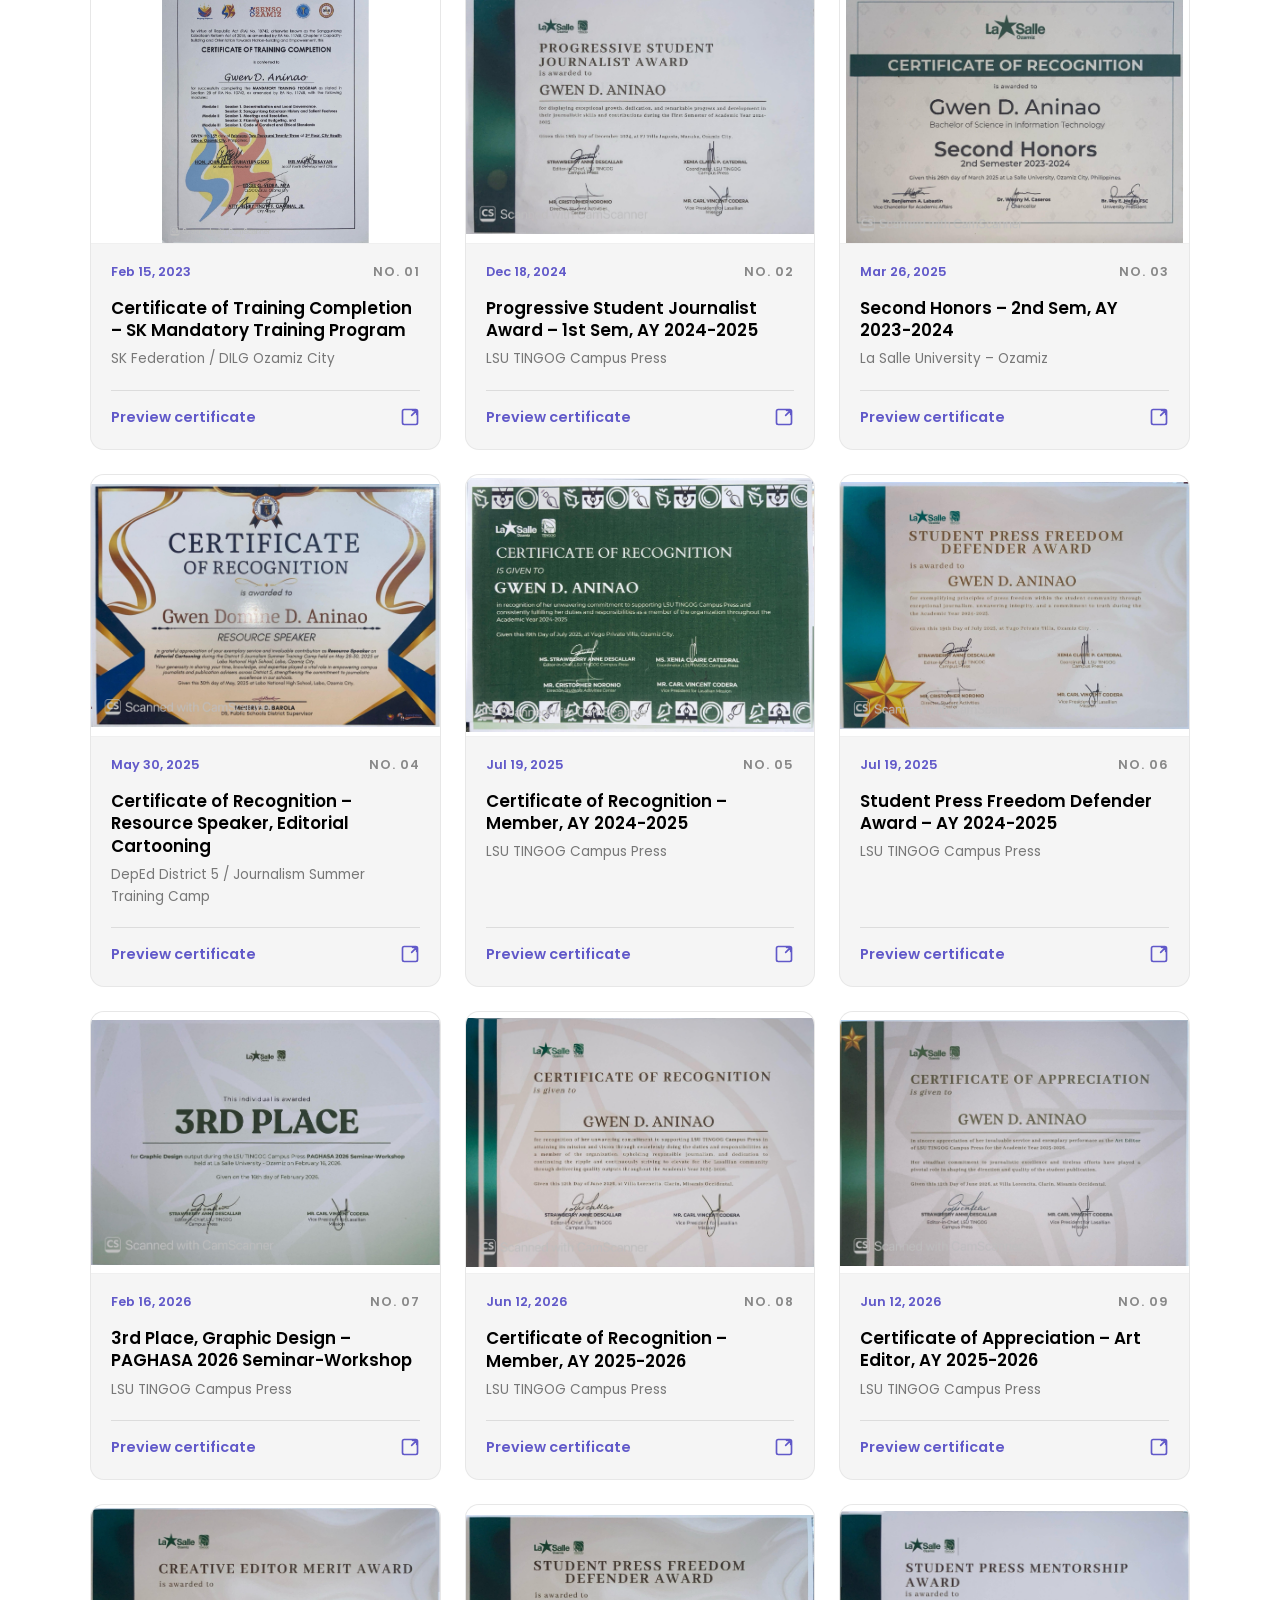
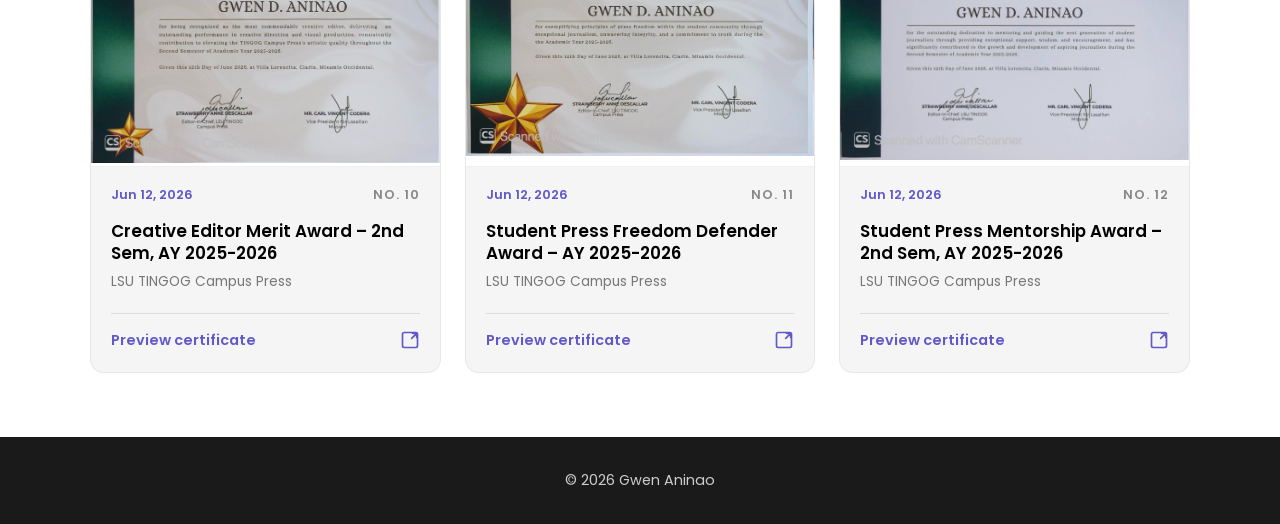
==== commit 8ee91c6a: "Certificates" ====
--- a/index.html
+++ b/index.html
@@ -7,9 +7,8 @@
   <link rel="icon" type="image/svg+xml" href="Images/gwnLogo.svg">
   <link href="https://fonts.googleapis.com/css2?family=Poppins:wght@400;600;800&display=swap" rel="stylesheet">
   <link rel="stylesheet" href="style.css">
-  
 </head>
-<script src="skeleton.js"></script>
+
 <body>
   <nav class="menubar">
     <a class="logo" href="index.html">
@@ -36,9 +35,8 @@
       </div>
 
       <p class="intro">
-        A creative enthusiast with a passion for visual designing.  
+        A creative enthusiast with a passion for visual designing.
       </p>
-
 
       <div class="buttons">
         <a class="btn" href="works.html">See my works</a>
@@ -54,16 +52,8 @@
       <span class="sq s5"></span>
       <span class="sq s6"></span>
       <span class="sq s7"></span>
-      <img src="Images\gwenProfile.svg" alt="Gwen Aninao">
+      <img src="Images/gwenProfile.svg" alt="Gwen Aninao">
     </div>
-
-    <!-- <div class="software-logos" aria-label="Software proficient in">
-      <img src="Images/cspLogo.svg" alt="Clip Studio Paint">
-      <img src="Images/ibisPaintLogo.svg" alt="ibis Paint">
-      <img src="Images/mediBangLogo.svg" alt="MediBang Paint">
-      <img src="Images/canvaLogo.svg" alt="Canva">
-      <img src="Images/figmaLogo.svg" alt="Figma">
-    </div> -->
   </header>
 
   <main class="page">
@@ -72,7 +62,7 @@
       <div class="grid mosaic">
 
         <a class="card" href="works.html" data-category="Logo">
-          <img class="art" src="Images\WorksCompilation\Logo\byahengLasalyanoOfficialLogo.png" alt="Byaheng Lasalyano main colored logo" loading="lazy">
+          <img class="art" src="Images/WorksCompilation/Logo/byahengLasalyanoOfficialLogo.png" alt="Byaheng Lasalyano main colored logo" loading="lazy">
           <div class="card-info"><h3>Byaheng Lasalyano Logo</h3><span>Logo</span></div>
         </a>
 
@@ -95,25 +85,19 @@
           <img class="art" src="Images/WorksCompilation/Illustrations/BL%20Cover%20Photo.png" alt="Byaheng Lasalyano Cover Photo" loading="lazy">
           <div class="card-info"><h3>Byaheng Lasalyano Cover Photo</h3><span>Illustration</span></div>
         </a>
+
+      </div>
     </div>
 
-    <div class="certificates-section">
+    <div class="certs-section">
       <h2 class="section-heading">Certificates</h2>
-      <div class="certificates">
-        <a class="card" href="Images/Certificates/Adobe Illustrator 2023 Certificate.pdf" target="_blank">
-          <div class="card-info"><h3>Adobe Illustrator 2023</h3><span>Certificate</span></div>
-        </a>
-
-        <a class="card" href="Images/Certificates/Adobe Photoshop 2023 Certificate.pdf" target="_blank">
-          <div class="card-info"><h3>Adobe Photoshop 2023</h3><span>Certificate</span></div>
-        </a>
-
-        <a class="card" href="Images/Certificates/Adobe InDesign 2023 Certificate.pdf" target="_blank">
-          <div class="card-info"><h3>Adobe InDesign 2023</h3><span>Certificate</span></div>
-        </a>
-    </div> 
+      <div class="cert-grid" id="cert-grid"></div>
+    </div>
   </main>
 
   <footer>&copy; 2026 Gwen Aninao</footer>
+
+  <script src="skeleton.js"></script>
+  <script src="certs.js"></script>
 </body>
-</html>
+</html>
--- a/style.css
+++ b/style.css
@@ -1481,4 +1481,128 @@
   .card .art.loaded {
     animation: none;
   }
-}+}
+
+/* ---------- Certificates ---------- */
+.certs-section {
+  margin-top: 4rem;
+}
+
+.cert-grid {
+  display: grid;
+  grid-template-columns: repeat(auto-fill, minmax(260px, 1fr));
+  gap: 1.5rem;
+  align-items: stretch;
+}
+
+.cert-card {
+  display: flex;
+  flex-direction: column;
+  text-align: left;
+  background: #f5f5f5;
+  border: 1px solid rgba(0, 0, 0, 0.06);
+  border-radius: 14px;
+  overflow: hidden;
+  cursor: pointer;
+  transition: transform 0.2s, box-shadow 0.2s;
+}
+
+.cert-card:hover {
+  transform: translateY(-4px);
+  box-shadow: 0 12px 24px rgba(97, 89, 201, 0.18);
+}
+
+/* certificate image, shown whole (not cropped) on a white sheet */
+.cert-media {
+  background: #fff;
+  border-bottom: 1px solid rgba(0, 0, 0, 0.06);
+}
+
+.cert-img {
+  display: block;
+  width: 100%;
+  aspect-ratio: 4 / 3;
+  object-fit: contain;
+}
+
+/* skeleton while the image loads */
+.cert-img:not(.loaded) {
+  background: linear-gradient(90deg, #ececec 25%, #f7f7f7 50%, #ececec 75%);
+  background-size: 200% 100%;
+  animation: shimmer 1.4s linear infinite;
+  color: transparent;
+}
+
+.cert-body {
+  display: flex;
+  flex-direction: column;
+  flex: 1;
+  padding: 1.1rem 1.25rem 1.25rem;
+}
+
+.cert-meta {
+  display: flex;
+  justify-content: space-between;
+  font-size: 0.8rem;
+  font-weight: 600;
+}
+
+.cert-date { 
+  color: var(--hero-purple); 
+}
+
+.cert-no   { 
+  color: #888; letter-spacing: 0.08em; 
+}
+
+.cert-card {
+  height: 100%;
+}
+
+.cert-title {
+  margin: 0.9rem 0 0.4rem;
+  font-size: 1.05rem;
+  font-weight: 600;
+  line-height: 1.35;
+}
+
+.cert-source {
+  font-size: 0.85rem;
+  color: #777;
+}
+
+.cert-preview {
+  display: flex;
+  justify-content: space-between;
+  align-items: center;
+  margin-top: auto;                         /* pushes the link to the bottom so cards line up */
+  padding-top: 0.9rem;
+  border-top: 1px solid rgba(0, 0, 0, 0.1);
+  font-size: 0.9rem;
+  font-weight: 600;
+  color: var(--hero-purple);
+}
+
+.cert-body .cert-source { margin-bottom: 1.25rem; }
+
+.cert-preview svg {
+  width: 20px;
+  height: 20px;
+  fill: none;
+  stroke: currentColor;
+  stroke-width: 2;
+  stroke-linecap: round;
+  stroke-linejoin: round;
+}
+
+/* two columns on phones, like your reference */
+@media (max-width: 700px) {
+  .cert-grid { grid-template-columns: repeat(2, 1fr); gap: 0.8rem; }
+  .cert-body { padding: 0.8rem; }
+  .cert-title { font-size: 0.9rem; }
+  .cert-meta, .cert-source, .cert-preview { font-size: 0.75rem; }
+}
+
+@media (prefers-reduced-motion: reduce) {
+  .cert-img:not(.loaded) { animation: none; }
+}
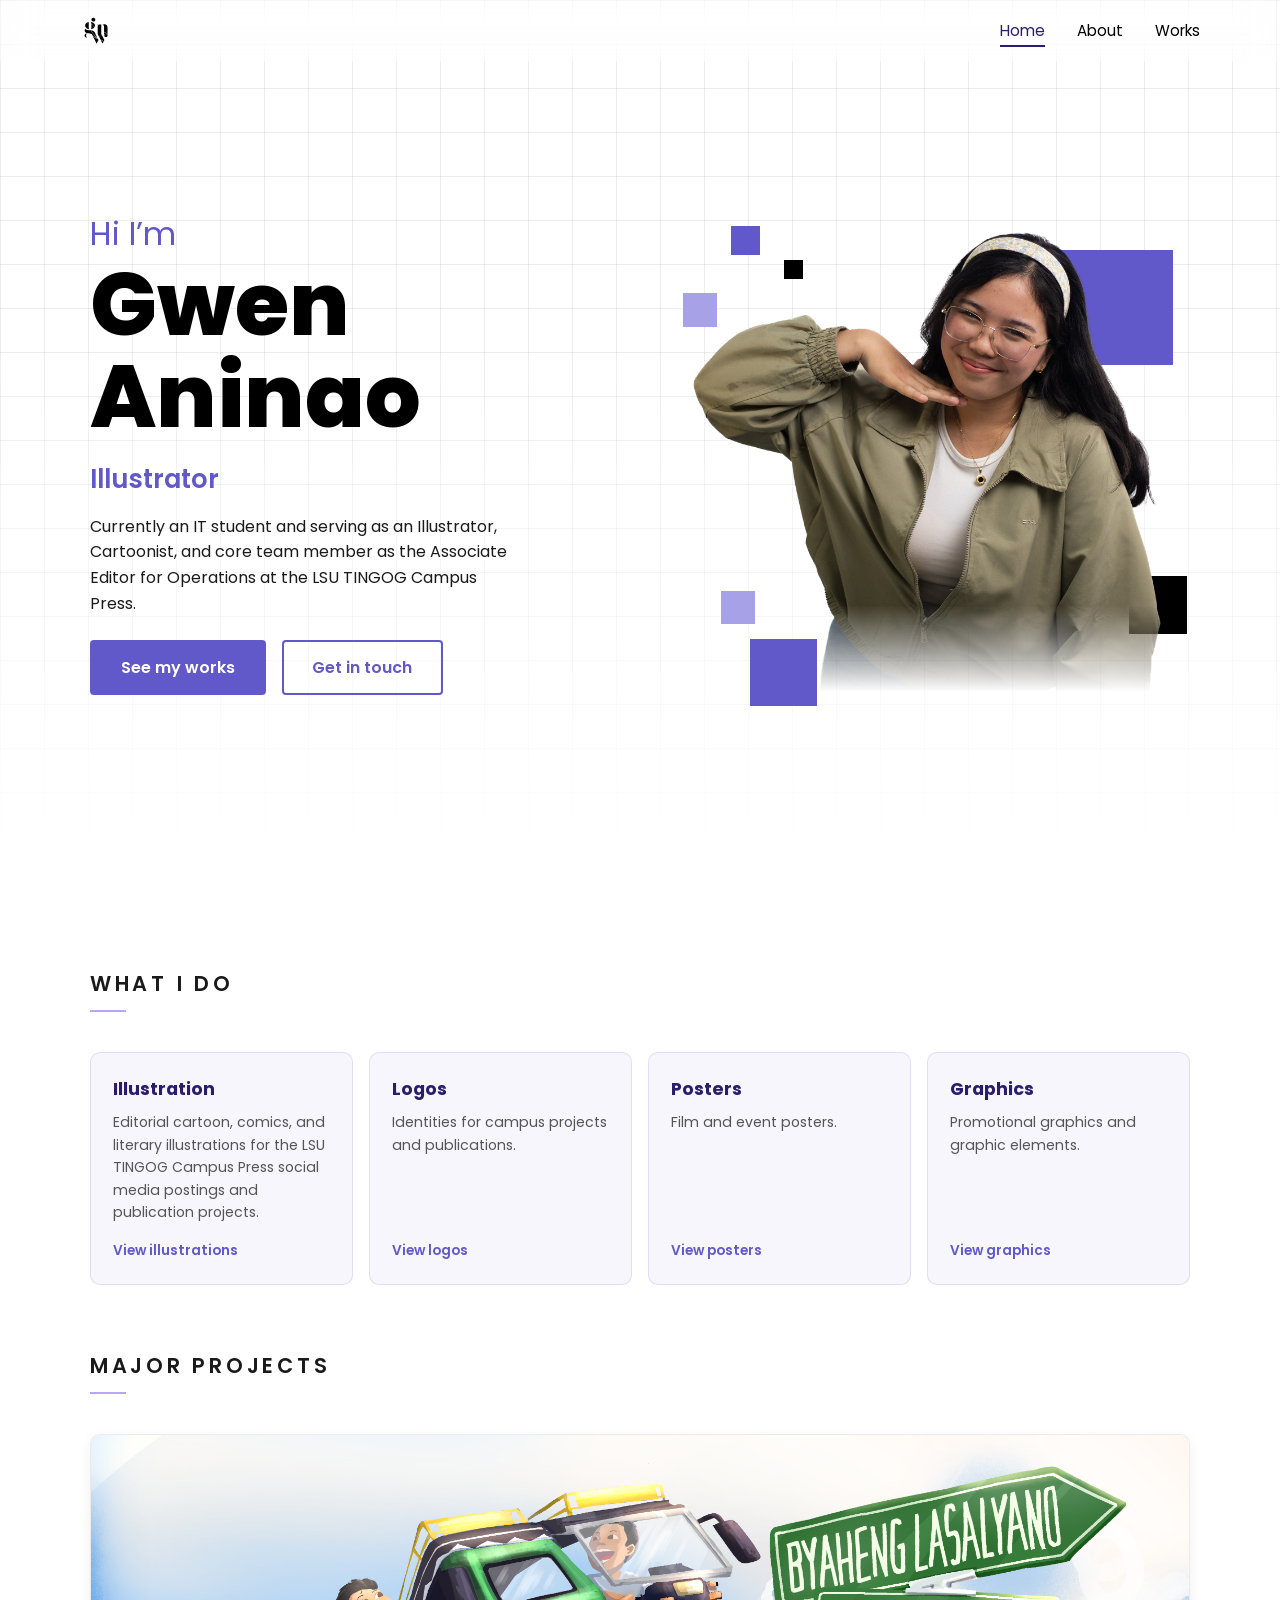
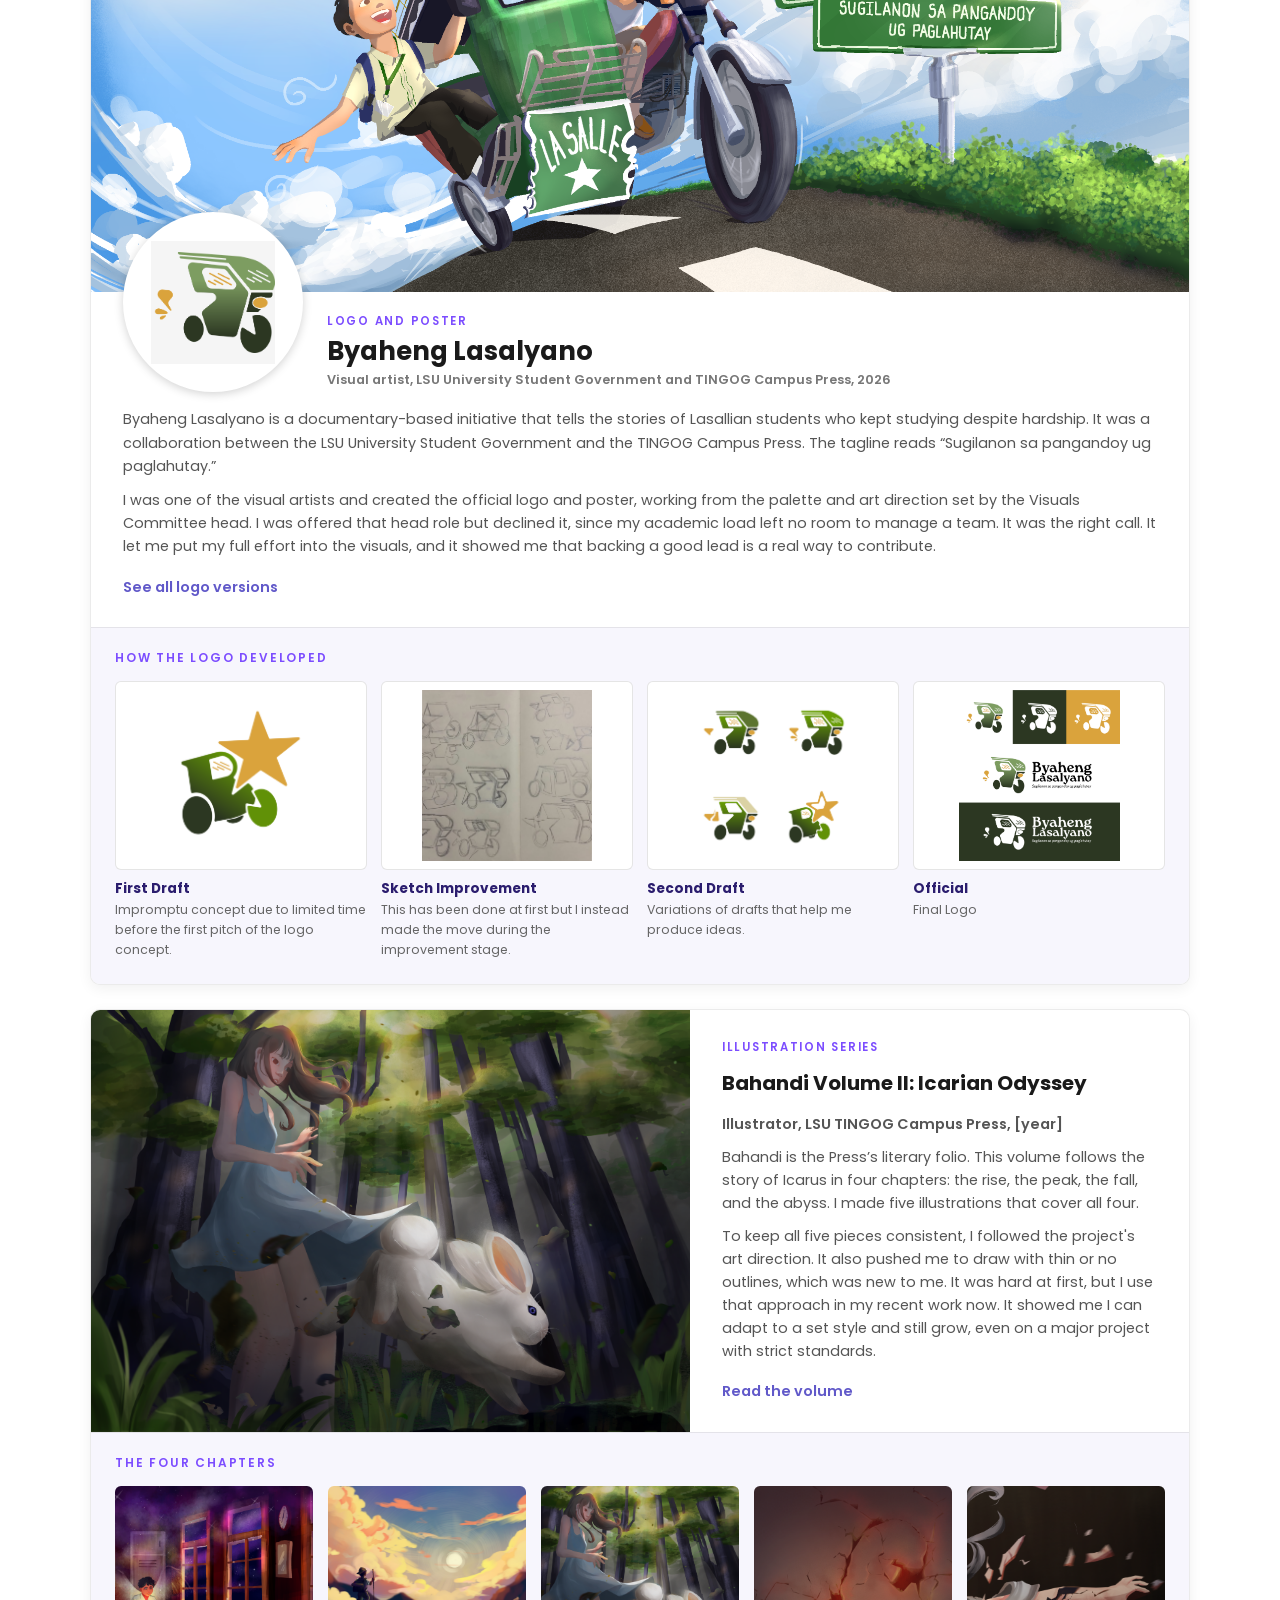
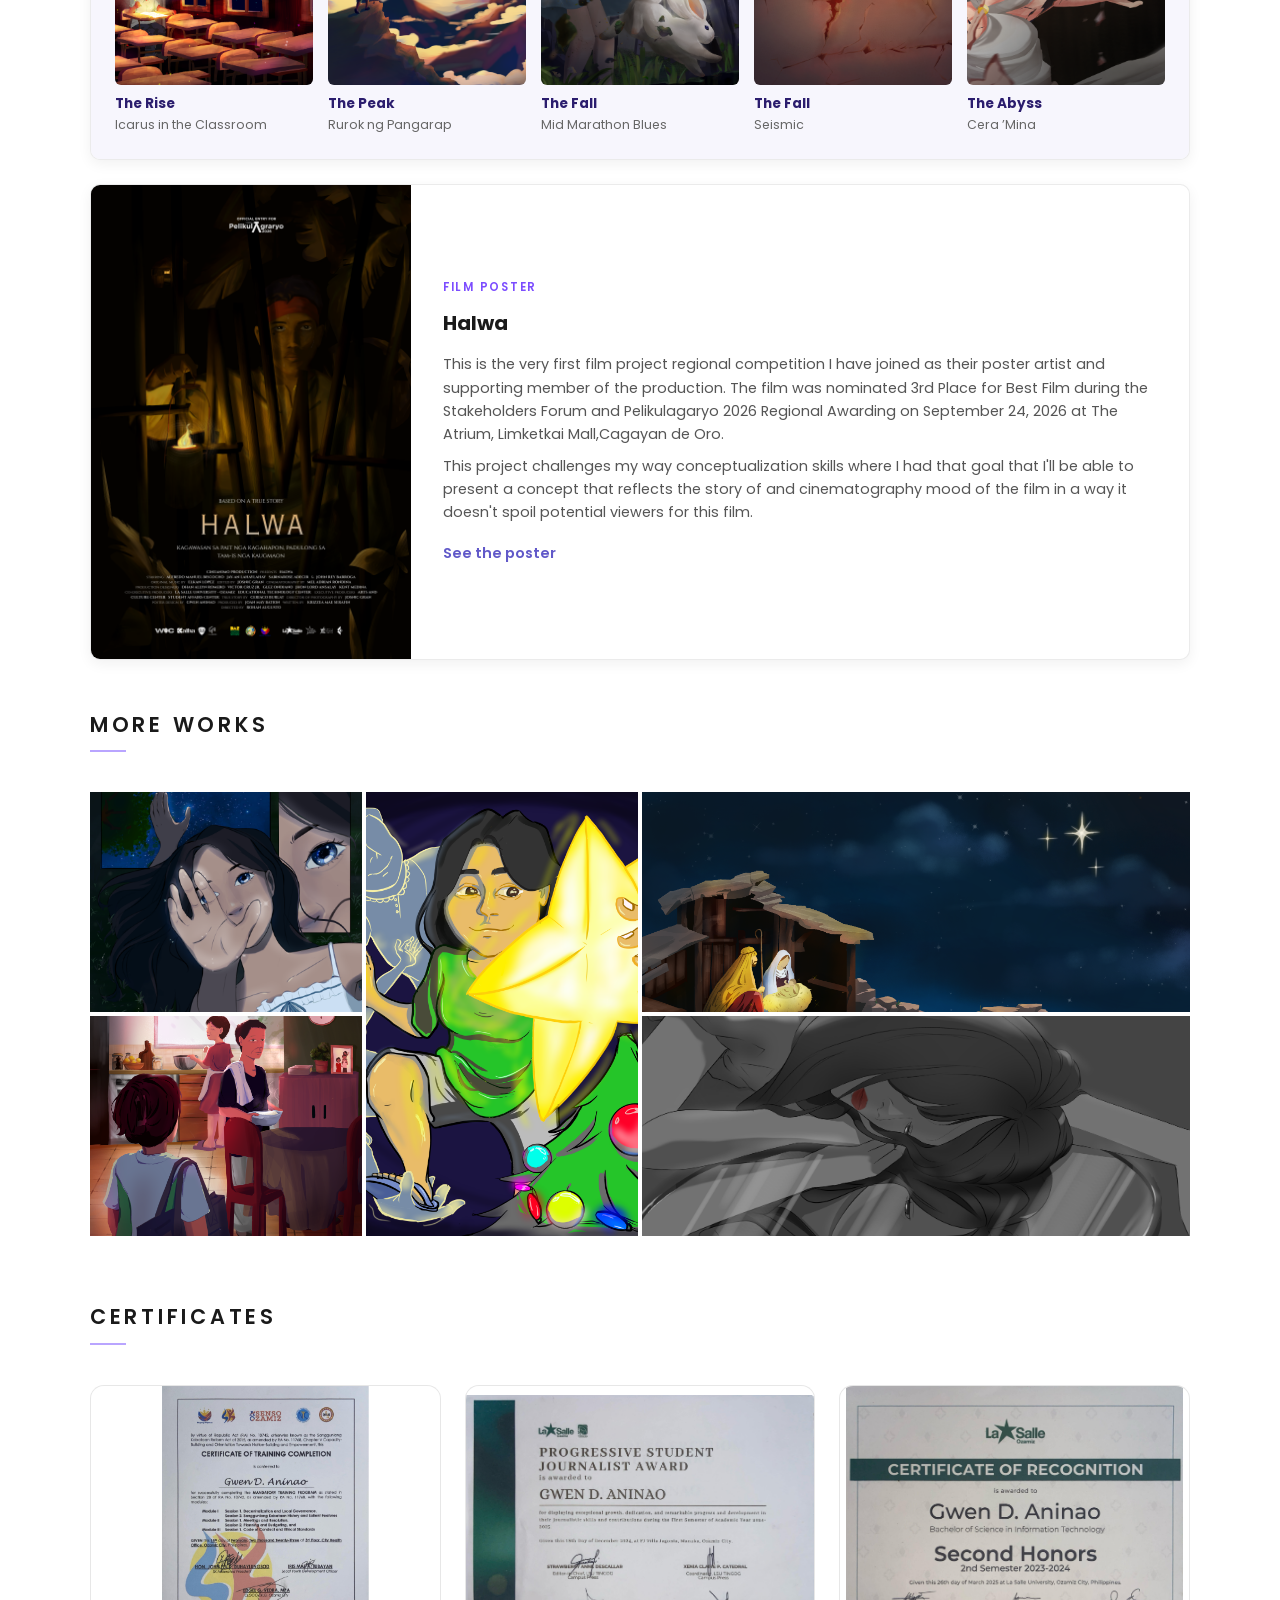
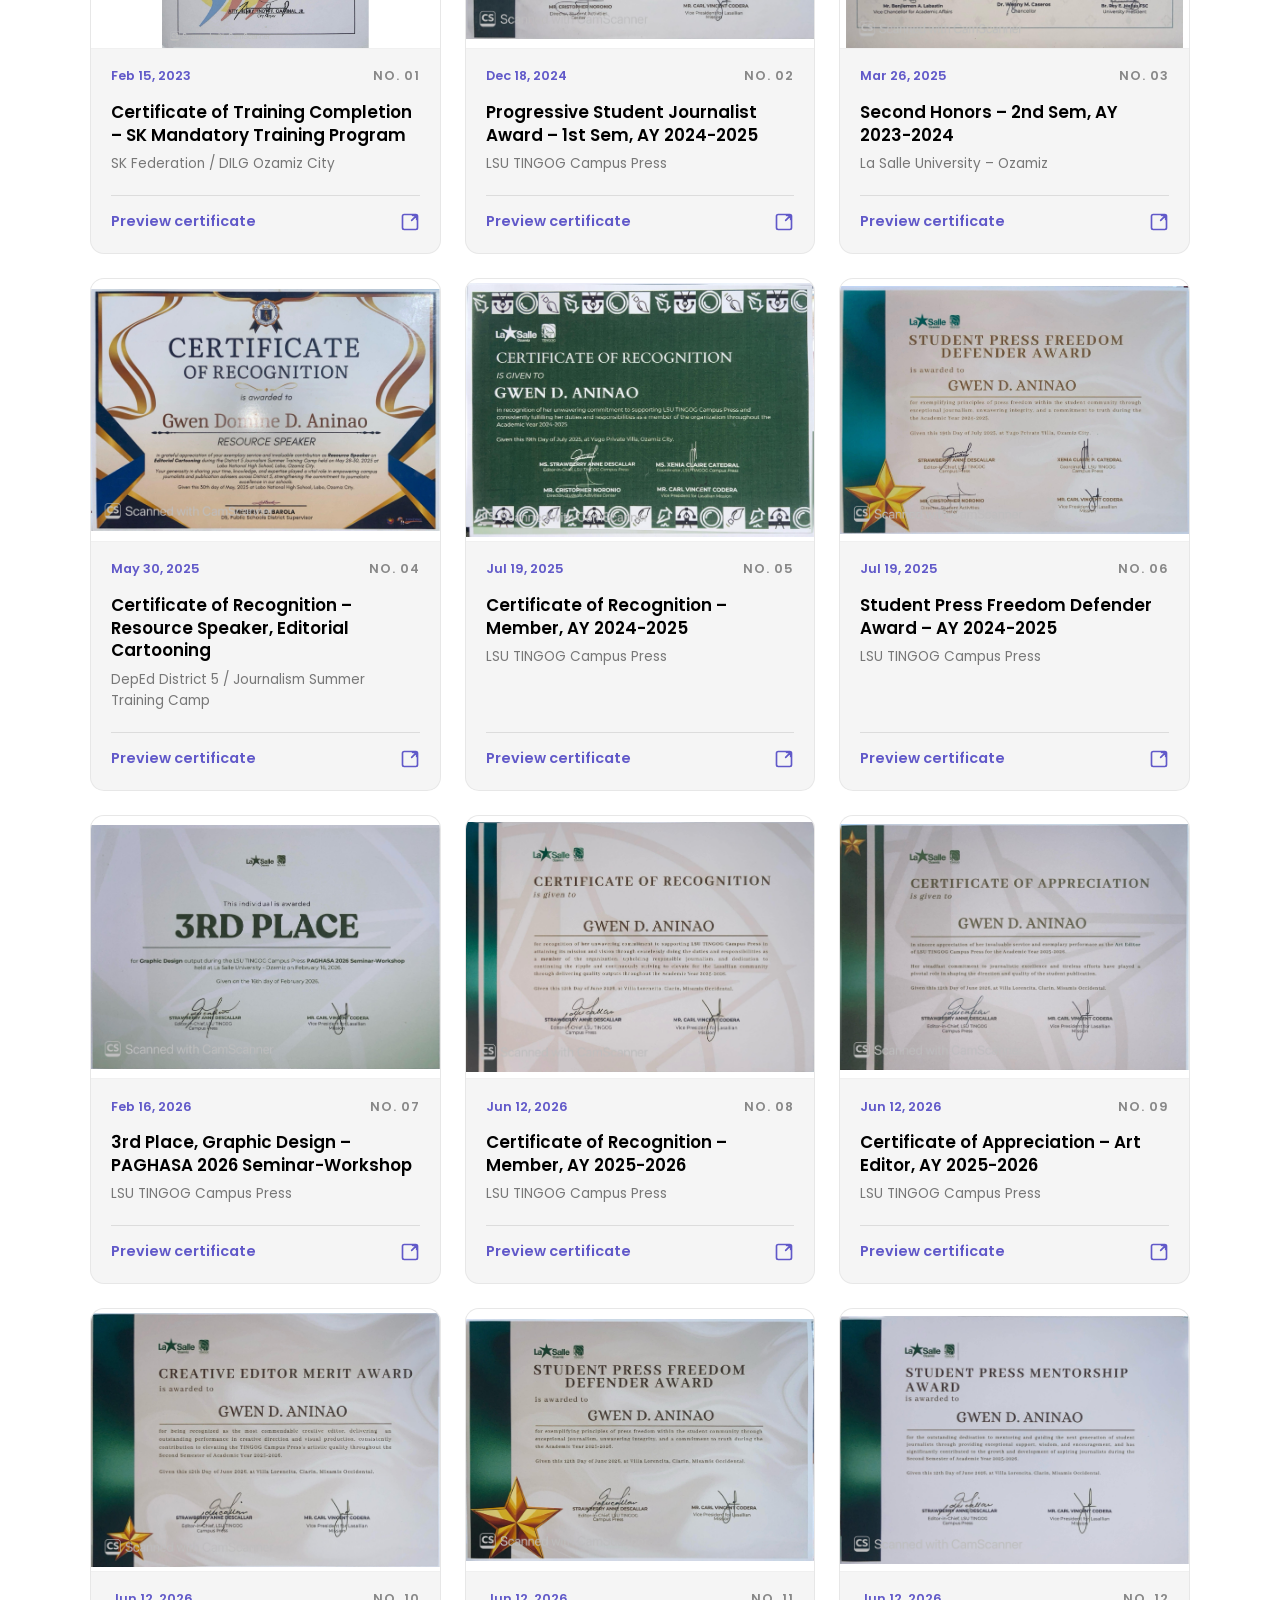
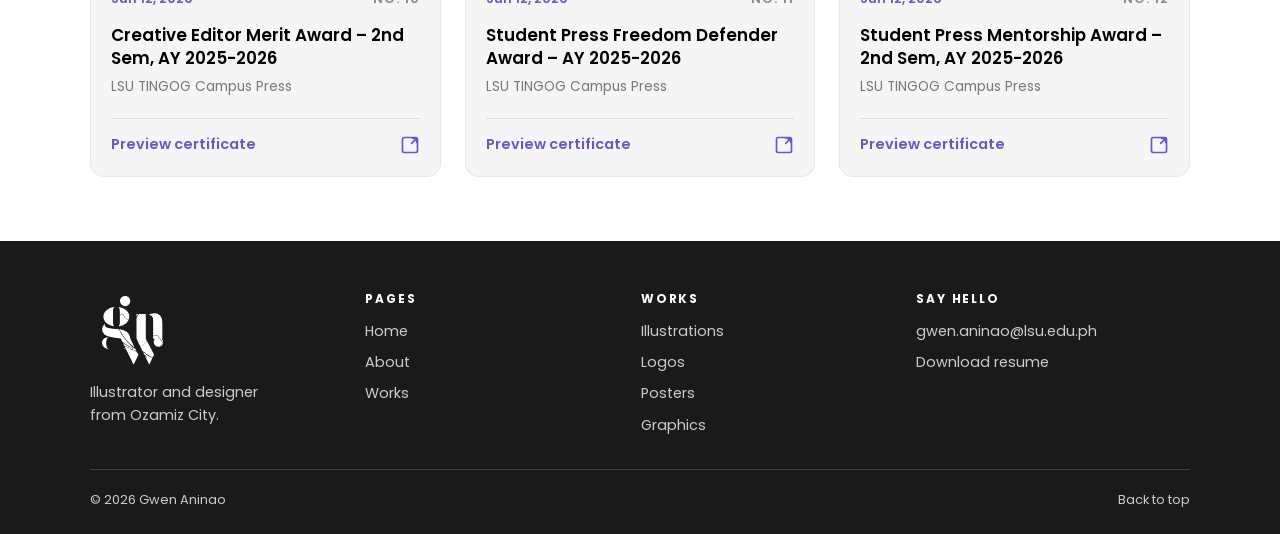
==== commit 83e168cf: "index updates" ====
--- a/index.html
+++ b/index.html
@@ -4,23 +4,25 @@
   <meta charset="UTF-8">
   <meta name="viewport" content="width=device-width, initial-scale=1.0">
   <title>Gwen | Portfolio</title>
+  <meta name="description" content="Gwen Aninao is an illustrator and brand designer from Ozamiz City.">
   <link rel="icon" type="image/svg+xml" href="Images/gwnLogo.svg">
   <link href="https://fonts.googleapis.com/css2?family=Poppins:wght@400;600;800&display=swap" rel="stylesheet">
   <link rel="stylesheet" href="style.css">
 </head>
 
-<body>
+<body id="top">
   <nav class="menubar">
     <a class="logo" href="index.html">
       <img src="Images/gwnLogo.svg" alt="Gwen logo">
     </a>
     <ul class="menu-links">
       <li><a href="index.html" class="active">Home</a></li>
-      <li><a href="about.html" >About</a></li>
-      <li><a href="works.html" >Works</a></li>
+      <li><a href="about.html">About</a></li>
+      <li><a href="works.html">Works</a></li>
     </ul>
   </nav>
 
+  <!-- ===== Hero ===== -->
   <header class="hero">
     <div class="hero-text">
       <p class="hello">Hi I’m</p>
@@ -35,12 +37,12 @@
       </div>
 
       <p class="intro">
-        A creative enthusiast with a passion for visual designing.
+        Currently an IT student and serving as an Illustrator, Cartoonist, and core team member as the Associate Editor for Operations at the LSU TINGOG Campus Press. 
       </p>
 
       <div class="buttons">
         <a class="btn" href="works.html">See my works</a>
-        <a class="btn btn-outline" href="about.html">About me</a>
+        <a class="btn btn-outline" href="mailto:gwen.aninao@lsu.edu.ph">Get in touch</a>
       </div>
     </div>
 
@@ -57,13 +59,191 @@
   </header>
 
   <main class="page">
+
+    <!-- ===== What I do ===== -->
+    <div class="what-section">
+      <h2 class="section-heading">What I Do</h2>
+      <div class="what-grid">
+
+        <a class="what-card" href="works.html?filter=Illustration">
+          <h3>Illustration</h3>
+          <p>Editorial cartoon, comics, and literary illustrations for the LSU TINGOG Campus Press social media postings and publication projects.</p>
+          <span class="what-link">View illustrations</span>
+        </a>
+
+        <a class="what-card" href="works.html?filter=Logo">
+          <h3>Logos</h3>
+          <p>Identities for campus projects and publications. </p>
+          <span class="what-link">View logos</span>
+        </a>
+
+        <a class="what-card" href="works.html?filter=Poster">
+          <h3>Posters</h3>
+          <p>Film and event posters.</p>
+          <span class="what-link">View posters</span>
+        </a>
+
+        <a class="what-card" href="works.html?filter=Graphics">
+          <h3>Graphics</h3>
+          <p>Promotional graphics and graphic elements.</p>
+          <span class="what-link">View graphics</span>
+        </a>
+
+      </div>
+    </div>
+
+    <!-- ===== Major projects ===== -->
+    <div class="projects-section">
+      <h2 class="section-heading">Major Projects</h2>
+      <div class="projects">
+
+        <!-- 1. Byaheng Lasalyano (full width, page-header style) -->
+        <article class="project project-featured fb-card">
+
+          <img class="fb-cover" src="Images/WorksCompilation/Illustrations/BL%20Cover%20Photo.png"
+               alt="Byaheng Lasalyano cover" loading="lazy">
+
+          <div class="fb-head">
+            <div class="fb-avatar">
+              <img src="Images\WorksCompilation\Logo\byahelogo.png"
+                   alt="Byaheng Lasalyano logo" loading="lazy">
+            </div>
+            <div class="fb-id">
+              <span class="project-tag">Logo and poster</span>
+              <h3>Byaheng Lasalyano</h3>
+              <p class="project-meta">Visual artist, LSU University Student Government and TINGOG Campus Press, 2026</p>
+            </div>
+          </div>
+
+          <div class="fb-about">
+            <p>Byaheng Lasalyano is a documentary-based initiative that tells the stories of Lasallian students who kept studying despite hardship. It was a collaboration between the LSU University Student Government and the TINGOG Campus Press. The tagline reads “Sugilanon sa pangandoy ug paglahutay.”</p>
+            <p>I was one of the visual artists and created the official logo and poster, working from the palette and art direction set by the Visuals Committee head. I was offered that head role but declined it, since my academic load left no room to manage a team. It was the right call. It let me put my full effort into the visuals, and it showed me that backing a good lead is a real way to contribute.</p>
+            <a class="project-link" href="works.html?filter=Logo">See all logo versions</a>
+          </div>
+
+          <div class="chapters">
+            <h4 class="chapters-title">How the logo developed</h4>
+            <div class="chapter-row logo-steps">
+
+              <a class="chapter" href="works.html?filter=Logo">
+                <img src="Images\WorksCompilation\Logo\improntodraftbl.png" alt="Byaheng Lasalyano draft logo 1" loading="lazy">
+                <span class="chapter-name">First Draft</span>
+                <span class="chapter-piece">Impromptu concept due to limited time before the first pitch of the logo concept.</span>
+              </a>
+
+              <a class="chapter" href="works.html?filter=Logo">
+                <img src="Images\WorksCompilation\Logo\remodelbl.png" alt="Byaheng Lasalyano draft logo 2" loading="lazy">
+                <span class="chapter-name">Sketch Improvement</span>
+                <span class="chapter-piece">This has been done at first but I instead made the move during the improvement stage.</span>
+              </a>
+
+              <a class="chapter" href="works.html?filter=Logo">
+                <img src="Images\WorksCompilation\Logo\sumplementsbl.png" alt="Byaheng Lasalyano official logo" loading="lazy">
+                <span class="chapter-name">Second Draft</span>
+                <span class="chapter-piece">Variations of drafts that help me produce ideas.</span>
+              </a>
+
+               <a class="chapter" href="works.html?filter=Logo">
+                <img src="Images\WorksCompilation\Logo\byahengLasalyanoOfficialLogo.png" alt="Byaheng Lasalyano official logo" loading="lazy">
+                <span class="chapter-name">Official</span>
+                <span class="chapter-piece">Final Logo</span>
+              </a>
+
+            </div>
+          </div>
+
+        </article>
+
+        <!-- 2. Bahandi (full width) -->
+        <article class="project project-featured">
+
+          <div class="featured-main">
+            <img class="featured-img" src="Images/WorksCompilation/Illustrations/the-fall-mid-marathon-blues.png"
+                 alt="Illustration from Bahandi Volume II" loading="lazy" style="object-position: center 15%;">
+
+            <div class="project-body">
+              <span class="project-tag">Illustration series</span>
+              <h3>Bahandi Volume II: Icarian Odyssey</h3>
+              <p class="project-meta">Illustrator, LSU TINGOG Campus Press, [year]</p>
+              <p>Bahandi is the Press’s literary folio. This volume follows the story of Icarus in four chapters: the rise, the peak, the fall, and the abyss. I made five illustrations that cover all four.</p>
+              <p>To keep all five pieces consistent, I followed the project's art direction. It also pushed me to draw with thin or no outlines, which was new to me. It was hard at first, but I use that approach in my recent work now. It showed me I can adapt to a set style and still grow, even on a major project with strict standards.</p>
+              <a class="project-link" href="https://tinyurl.com/4hnz8dzr" target="_blank" rel="noopener">Read the volume</a>
+            </div>
+          </div>
+
+          <div class="chapters">
+            <h4 class="chapters-title">The four chapters</h4>
+            <div class="chapter-row">
+
+              <a class="chapter" href="works.html?filter=Illustration">
+                <img src="Images/WorksCompilation/Illustrations/the-rise-icarus-in-the-classroom.png" alt="The Rise: Icarus in the Classroom" loading="lazy">
+                <span class="chapter-name">The Rise</span>
+                <span class="chapter-piece">Icarus in the Classroom</span>
+              </a>
+
+              <a class="chapter" href="works.html?filter=Illustration">
+                <img src="Images/WorksCompilation/Illustrations/the-peak-rurok-ng-pangarap.png" alt="The Peak: Rurok ng Pangarap" loading="lazy">
+                <span class="chapter-name">The Peak</span>
+                <span class="chapter-piece">Rurok ng Pangarap</span>
+              </a>
+
+              <a class="chapter" href="works.html?filter=Illustration">
+                <img src="Images/WorksCompilation/Illustrations/the-fall-mid-marathon-blues.png" alt="The Fall: Mid Marathon Blues" loading="lazy">
+                <span class="chapter-name">The Fall</span>
+                <span class="chapter-piece">Mid Marathon Blues</span>
+              </a>
+
+              <a class="chapter" href="works.html?filter=Illustration">
+                <img src="Images/WorksCompilation/Illustrations/the-fall-seismic.png" alt="The Fall: Seismic" loading="lazy">
+                <span class="chapter-name">The Fall</span>
+                <span class="chapter-piece">Seismic</span>
+              </a>
+
+              <a class="chapter" href="works.html?filter=Illustration">
+                <img src="Images/WorksCompilation/Illustrations/the-abyss-cera-mina.png" alt="The Abyss: Cera ’Mina" loading="lazy">
+                <span class="chapter-name">The Abyss</span>
+                <span class="chapter-piece">Cera ’Mina</span>
+              </a>
+
+            </div>
+          </div>
+
+        </article>
+
+        <!-- 3. Halwa (half width) -->
+        <article class="project project-wide">
+          <img class="featured-img" src="Images\WorksCompilation\Illustrations\halwaofficial.png" alt="Halwa film poster" loading="lazy">
+          <div class="project-body">
+            <span class="project-tag">Film poster</span>
+            <h3>Halwa</h3>
+            <p>This is the very first film project regional competition I have joined as their poster artist and supporting member of the production. The film was nominated 3rd Place for Best Film during the Stakeholders Forum and Pelikulagaryo 2026 Regional Awarding on September 24, 2026 at The Atrium, Limketkai Mall,Cagayan de Oro.</p>
+            <p>This project challenges my way conceptualization skills where I had that goal that I'll be able to present a concept that reflects the story of and cinematography mood of the film in a way it doesn't spoil potential viewers for this film.</p>
+            <a class="project-link" href="works.html?filter=Poster">See the poster</a>
+          </div>
+        </article>
+
+        <!-- 4. NetPlay (half width) -->
+        <!-- <article class="project">
+          <img class="contain" src="Images/WorksCompilation/Logo/netPlayLogo.png" alt="NetPlay logo" loading="lazy">
+          <div class="project-body">
+            <span class="project-tag">Capstone: brand and UI</span>
+            <h3>NetPlay</h3>
+            <p>Our capstone: a web-based system for managing badminton tournaments. I designed the logo and [the interface / the whole front end. Edit to match your role]. [Add the team size or school year.]</p>
+            <a class="project-link" href="works.html?filter=Logo">See the logo</a>
+          </div>
+        </article> -->
+
+      </div>
+    </div>
+
+    <!-- ===== More works (pieces not shown above) ===== -->
     <div class="selected-works-section">
-      <h2 class="section-heading">Featured Works</h2>
+      <h2 class="section-heading">More Works</h2>
       <div class="grid mosaic">
 
-        <a class="card" href="works.html" data-category="Logo">
-          <img class="art" src="Images/WorksCompilation/Logo/byahengLasalyanoOfficialLogo.png" alt="Byaheng Lasalyano main colored logo" loading="lazy">
-          <div class="card-info"><h3>Byaheng Lasalyano Logo</h3><span>Logo</span></div>
+        <a class="card" href="works.html">
+          <img class="art" src="Images\WorksCompilation\Illustrations\eyes.png" alt="LitFriday" loading="lazy">
+          <div class="card-info"><h3>Reach for a Star</h3><span>Illustration</span></div>
         </a>
 
         <a class="card" href="works.html">
@@ -72,30 +252,65 @@
         </a>
 
         <a class="card" href="works.html">
-          <img class="art" src="Images/WorksCompilation/Posters/HalwaBG.png" alt="Halwa film poster" loading="lazy">
-          <div class="card-info"><h3>Halwa Film Poster</h3><span>Poster</span></div>
-        </a>
-
-        <a class="card" href="works.html">
-          <img class="art" src="Images/WorksCompilation/Illustrations/the-fall-mid-marathon-blues.png" alt="THE FALL: Mid Marathon Blues" loading="lazy" style="object-position: center 15%;">
-          <div class="card-info"><h3>Leap through Time</h3><span>Illustration</span></div>
-        </a>
-
-        <a class="card" href="works.html">
-          <img class="art" src="Images/WorksCompilation/Illustrations/BL%20Cover%20Photo.png" alt="Byaheng Lasalyano Cover Photo" loading="lazy">
-          <div class="card-info"><h3>Byaheng Lasalyano Cover Photo</h3><span>Illustration</span></div>
-        </a>
-
-      </div>
-    </div>
-
+          <img class="art" src="Images\WorksCompilation\Illustrations\star-wm.png" alt="Panahon" loading="lazy">
+          <div class="card-info"><h3>Illuminated Memories</h3><span>Illustration</span></div>
+        </a>
+
+        <a class="card" href="works.html">
+          <img class="art" src="Images\WorksCompilation\Illustrations\tingog-christmas-cover.png" alt="ChristmasCover" loading="lazy">
+          <div class="card-info"><h3>Divine Child</h3><span>Illustration</span></div>
+        </a>
+
+        <a class="card" href="works.html">
+          <img class="art" src="Images/WorksCompilation/Illustrations/nonsense.png" alt="Nonsense" loading="lazy">
+          <div class="card-info"><h3>Echo of a Silhouette</h3><span>Illustration</span></div>
+        </a>
+    </div>
+
+    <!-- ===== Certificates (you can move this block to about.html) ===== -->
     <div class="certs-section">
       <h2 class="section-heading">Certificates</h2>
       <div class="cert-grid" id="cert-grid"></div>
     </div>
+
   </main>
 
-  <footer>&copy; 2026 Gwen Aninao</footer>
+  <footer class="site-footer">
+    <div class="footer-inner">
+
+      <div class="footer-col">
+        <img class="footer-logo" src="Images/gwnLogo.svg" alt="Gwen logo">
+        <p>Illustrator and designer from Ozamiz City.</p>
+      </div>
+
+      <div class="footer-col">
+        <h4>Pages</h4>
+        <a href="index.html">Home</a>
+        <a href="about.html">About</a>
+        <a href="works.html">Works</a>
+      </div>
+
+      <div class="footer-col">
+        <h4>Works</h4>
+        <a href="works.html?filter=Illustration">Illustrations</a>
+        <a href="works.html?filter=Logo">Logos</a>
+        <a href="works.html?filter=Poster">Posters</a>
+        <a href="works.html?filter=Graphics">Graphics</a>
+      </div>
+
+      <div class="footer-col">
+        <h4>Say hello</h4>
+        <a href="mailto:gwen.aninao@lsu.edu.ph">gwen.aninao@lsu.edu.ph</a>
+        <a href="Files/Aninao__Resume.pdf" download>Download resume</a>
+      </div>
+
+    </div>
+
+    <div class="footer-bottom">
+      <span>&copy; 2026 Gwen Aninao</span>
+      <a href="#top">Back to top</a>
+    </div>
+  </footer>
 
   <script src="skeleton.js"></script>
   <script src="certs.js"></script>
--- a/style.css
+++ b/style.css
@@ -480,7 +480,7 @@
   cursor: pointer;
 }
 
-/* ---------- Footer ---------- */
+/* ---------- Footer (old rule, used by pages without .site-footer) ---------- */
 footer {
   padding: 2rem;
   text-align: center;
@@ -872,10 +872,6 @@
   aspect-ratio: 4 / 3;
 }
 
-/* =====================================================
-   Works page: a work expands in its own place
-   Paste this at the bottom of style.css
-   ===================================================== */
 /* =====================================================
    Works page: Streamlined Column-Safe Expansion Layout
    ===================================================== */
@@ -1045,7 +1041,6 @@
 
 /* =====================================================
    Works page: expanded view (replaces the old popup)
-   Paste this at the bottom of style.css
    ===================================================== */
 .closeup {
   position: fixed;
@@ -1220,6 +1215,7 @@
   text-transform: uppercase;
   letter-spacing: 0.18em;
   margin-bottom: 2.5rem;
+  margin-top: 3rem;
 }
 
 .section-heading::after {
@@ -1458,9 +1454,6 @@
   color: transparent;            /* hides alt text while loading */
 }
 
-/* Works gallery: images have no height until they load,
-   so reserve a box or the skeleton has nothing to show in */
-
 /* fade the real image in */
 .card .art.loaded {
   animation: art-fade 0.4s ease;
@@ -1498,6 +1491,7 @@
 .cert-card {
   display: flex;
   flex-direction: column;
+  height: 100%;
   text-align: left;
   background: #f5f5f5;
   border: 1px solid rgba(0, 0, 0, 0.06);
@@ -1553,10 +1547,6 @@
 
 .cert-no   { 
   color: #888; letter-spacing: 0.08em; 
-}
-
-.cert-card {
-  height: 100%;
 }
 
 .cert-title {
@@ -1606,3 +1596,509 @@
 @media (prefers-reduced-motion: reduce) {
   .cert-img:not(.loaded) { animation: none; }
 }
+
+/* =====================================================
+   Home page: sections
+   ===================================================== */
+
+/* space between home sections */
+.what-section,
+.projects-section {
+  margin-top: 4rem;
+}
+
+/* centered button under a section */
+.section-cta {
+  margin-top: 1.5rem;
+  text-align: center;
+}
+
+/* ---------- What I do ---------- */
+.what-grid {
+  display: grid;
+  grid-template-columns: repeat(4, 1fr);
+  gap: 1rem;
+}
+
+.what-card {
+  display: flex;
+  flex-direction: column;
+  padding: 1.4rem;
+  color: inherit;
+  text-decoration: none;
+  background: #f7f6fd;
+  border: 1px solid rgba(97, 89, 201, 0.15);
+  border-radius: 10px;
+  transition: transform 0.2s, box-shadow 0.2s;
+}
+
+.what-card:hover {
+  transform: translateY(-4px);
+  box-shadow: 0 10px 20px rgba(97, 89, 201, 0.15);
+}
+
+.what-card h3 {
+  margin-bottom: 0.5rem;
+  font-size: 1.1rem;
+  color: var(--purple-dark);
+}
+
+.what-card p {
+  font-size: 0.88rem;
+  color: #555;
+}
+
+.what-link {
+  margin-top: auto;
+  padding-top: 1rem;
+  font-size: 0.85rem;
+  font-weight: 600;
+  color: var(--hero-purple);
+}
+
+/* ---------- Major projects: grid ---------- */
+/* 6 columns: featured cards span all 6, small cards span 3 (two per row) */
+.projects {
+  display: grid;
+  grid-template-columns: repeat(6, 1fr);
+  gap: 1.5rem;
+}
+
+.project          { grid-column: span 3; }
+.project-featured { grid-column: 1 / -1; }
+
+/* ---------- Major projects: card ---------- */
+.project {
+  display: flex;
+  flex-direction: column;
+  overflow: hidden;
+  background: #fff;
+  border: 1px solid rgba(0, 0, 0, 0.08);
+  border-radius: 10px;
+  box-shadow: 0 4px 14px rgba(0, 0, 0, 0.06);
+}
+
+.project img {
+  display: block;
+  width: 100%;
+  aspect-ratio: 16 / 9;
+  object-fit: cover;
+  background: #f5f5f5;
+}
+
+.project img.contain {
+  object-fit: contain;
+  padding: 1rem;
+  background: #fff;
+}
+
+.project-body {
+  display: flex;
+  flex-direction: column;
+  flex: 1;
+  padding: 1.2rem 1.4rem 1.4rem;
+}
+
+.project-tag {
+  font-size: 0.72rem;
+  font-weight: 600;
+  letter-spacing: 0.15em;
+  text-transform: uppercase;
+  color: var(--purple);
+}
+
+.project-body h3 {
+  margin: 0.3rem 0 0.5rem;
+  font-size: 1.25rem;
+  line-height: 1.25;
+}
+
+.project-body p {
+  font-size: 0.9rem;
+  color: #555;
+}
+
+.project-meta {
+  font-size: 0.8rem;
+  font-weight: 600;
+  color: #777;
+}
+
+.project-link {
+  margin-top: auto;
+  padding-top: 1rem;
+  font-size: 0.9rem;
+  font-weight: 600;
+  color: var(--hero-purple);
+  text-decoration: none;
+}
+
+.project-link:hover {
+  text-decoration: underline;
+}
+
+/* ---------- Featured project (Bahandi) ---------- */
+.featured-main {
+  display: grid;
+  grid-template-columns: 1.2fr 1fr;
+}
+
+.project .featured-img {
+  width: 100%;
+  height: 100%;
+  min-height: 280px;
+  aspect-ratio: auto;
+  object-fit: cover;
+}
+
+.project-featured .project-body {
+  justify-content: center;
+  gap: 0.6rem;
+  padding: 1.75rem 2rem;
+}
+
+.project-featured .project-link {
+  margin-top: 0.5rem;
+  padding-top: 0;
+}
+
+/* ---------- Wide project (Halwa): small picture left, text fills the rest ---------- */
+.project-wide {
+  grid-column: 1 / -1;
+  display: grid;
+  grid-template-columns: clamp(140px, 30%, 320px) 1fr;   /* picture left, text takes the rest */
+  align-items: center;
+}
+
+.project-wide .featured-img {
+  width: 100%;
+  height: auto;                       /* the whole picture shows, no cropping */
+  min-height: 0;
+  aspect-ratio: auto;
+  object-fit: contain;
+}
+
+.project-wide .project-body {
+  justify-content: center;
+  gap: 0.6rem;
+  padding: 1.5rem 2rem;
+}
+
+.project-wide .project-link {
+  margin-top: 0.5rem;
+  padding-top: 0;
+}
+
+/* chapter row */
+.chapters {
+  padding: 1.25rem 1.5rem 1.5rem;
+  background: #f7f6fd;
+  border-top: 1px solid rgba(0, 0, 0, 0.08);
+}
+
+.chapters-title {
+  margin-bottom: 0.9rem;
+  font-size: 0.75rem;
+  font-weight: 600;
+  letter-spacing: 0.15em;
+  text-transform: uppercase;
+  color: var(--purple);
+}
+
+.chapter-row {
+  display: grid;
+  grid-template-columns: repeat(auto-fit, minmax(140px, 1fr));
+  gap: 0.9rem;
+}
+
+.chapter {
+  display: flex;
+  flex-direction: column;
+  color: inherit;
+  text-decoration: none;
+}
+
+.project .chapter img {
+  width: 100%;
+  aspect-ratio: 1;
+  object-fit: cover;
+  border-radius: 6px;
+  transition: transform 0.2s;
+}
+
+.chapter:hover img {
+  transform: translateY(-3px);
+}
+
+.chapter-name {
+  margin-top: 0.5rem;
+  font-size: 0.85rem;
+  font-weight: 700;
+  color: var(--purple-dark);
+}
+
+.chapter-piece {
+  font-size: 0.78rem;
+  color: #666;
+}
+
+/* draft logos shown whole, not cropped */
+.logo-steps {
+  grid-template-columns: repeat(3, minmax(0, 224px));
+}
+
+.project .logo-steps .chapter img {
+  aspect-ratio: 4 / 3;
+  object-fit: contain;
+  padding: 0.5rem;
+  background: #fff;
+  border: 1px solid rgba(0, 0, 0, 0.1);
+}
+
+/* ---------- Byaheng Lasalyano: page-header style ---------- */
+.fb-card .fb-cover {
+  display: block;
+  width: 100%;
+  aspect-ratio: 2.4 / 1;
+  object-fit: cover;
+  object-position: center 40%;
+}
+
+.fb-head {
+  display: flex;
+  align-items: flex-start;
+  gap: 1.5rem;
+  padding: 0 2rem;
+}
+
+/* only the logo circle is pulled up over the cover, not the text */
+.fb-card .fb-avatar {
+  flex: none;
+  display: grid;
+  place-items: center;
+  width: 180px;
+  height: 180px;
+  margin-top: -80px;
+  background: #fff;
+  border: 4px solid #fff;
+  border-radius: 50%;
+  box-shadow: 0 2px 10px rgba(0, 0, 0, 0.18);
+}
+
+.fb-card .fb-avatar img {
+  width: 72%;
+  height: 72%;
+  aspect-ratio: auto;
+  object-fit: contain;      /* whole logo, never cropped */
+}
+
+.fb-id {
+  min-width: 0;
+  padding-top: 0.9rem;
+}
+
+.fb-id h3 {
+  margin: 0.2rem 0;
+  font-size: 1.6rem;
+  line-height: 1.2;
+}
+
+.fb-about {
+  display: flex;
+  flex-direction: column;
+  gap: 0.7rem;
+  max-width: flex;
+  padding: 1rem 2rem 1.75rem;
+}
+
+.fb-about p {
+  font-size: 0.9rem;
+  color: #555;
+}
+
+.fb-about .project-link {
+  margin: 0.4rem 0 0;
+  padding: 0;
+}
+
+/* ---------- Footer ---------- */
+.site-footer {
+  padding: 3rem 2rem 1.5rem;
+  background: #1a1a1a;
+  color: #ccc;
+  font-size: 0.9rem;
+  text-align: left;
+}
+
+.footer-inner {
+  display: grid;
+  grid-template-columns: 1fr 1fr 1fr 1.4fr;
+  gap: 5rem;
+  max-width: 1100px;
+  margin: 0 auto;
+}
+
+.footer-col {
+  display: flex;
+  flex-direction: column;
+  gap: 0.5rem;
+}
+
+.footer-logo {
+  height: 84px;
+  width: auto;
+  align-self: flex-start;
+  filter: invert(1);   /* makes the black logo white on the dark footer */
+}
+
+.footer-col h4 {
+  margin-bottom: 0.25rem;
+  font-size: 0.75rem;
+  letter-spacing: 0.15em;
+  text-transform: uppercase;
+  color: #fff;
+}
+
+.footer-col a {
+  color: #ccc;
+  text-decoration: none;
+  overflow-wrap: anywhere;   /* long email never pushes the layout wider */
+}
+
+.footer-col a:hover,
+.footer-bottom a:hover {
+  color: #a7a2e8;
+}
+
+.footer-bottom {
+  display: flex;
+  justify-content: space-between;
+  max-width: 1100px;
+  margin: 2rem auto 0;
+  padding-top: 1.25rem;
+  border-top: 1px solid rgba(255, 255, 255, 0.15);
+  font-size: 0.8rem;
+}
+
+.footer-bottom a {
+  color: #ccc;
+  text-decoration: none;
+}
+
+/* =====================================================
+   Home page: mobile and tablet
+   ===================================================== */
+
+/* phones have no hover, so always show the title on the tiles */
+@media (hover: none) {
+  .mosaic .card-info,
+  .gallery .card-info {
+    opacity: 1;
+  }
+}
+
+@media (max-width: 1000px) {
+  .footer-inner { gap: 2rem; }
+}
+
+@media (max-width: 900px) {
+  .what-grid { grid-template-columns: repeat(2, 1fr); }
+
+  .projects { grid-template-columns: 1fr; }
+  .project,
+  .project-featured,
+  .project-wide { grid-column: auto; }
+}
+
+@media (max-width: 800px) {
+  /* Bahandi: image on top, text under it */
+  .featured-main { grid-template-columns: 1fr; }
+  .project .featured-img { min-height: 0; aspect-ratio: 16 / 9; }
+  .project-featured .project-body { padding: 1.25rem; }
+
+  /* Byaheng: logo on top, name and details stacked under it */
+  .fb-card .fb-cover {
+    aspect-ratio: 16 / 9;
+    object-position: 35% center;   /* keeps the tricycle in view */
+  }
+
+  .fb-head {
+    flex-direction: column;
+    gap: 0;
+    padding: 0 1.25rem;
+  }
+
+  .fb-card .fb-avatar {
+    width: 120px;
+    height: 120px;
+    margin-top: -60px;
+  }
+
+  .fb-id { padding-top: 0.6rem; }
+  .fb-id h3 { font-size: 1.3rem; }
+  .fb-about { padding: 0.75rem 1.25rem 1.5rem; }
+
+  /* chapter and logo rows become swipeable instead of wrapping */
+  .chapter-row,
+  .chapter-row.logo-steps {
+    display: flex;
+    gap: 0.9rem;
+    overflow-x: auto;
+    padding-bottom: 0.5rem;
+    scroll-snap-type: x mandatory;
+    -webkit-overflow-scrolling: touch;
+  }
+
+  .chapter {
+    flex: 0 0 150px;
+    scroll-snap-align: start;
+  }
+
+  /* footer: logo on its own row, then two columns */
+  .footer-inner { grid-template-columns: 1fr 1fr; }
+  .footer-col:first-child { grid-column: 1 / -1; }
+}
+
+@media (max-width: 700px) {
+  .menu-links { gap: 0.9rem; }
+  .menu-links a { font-size: 0.85rem; }
+
+  .what-section,
+  .projects-section { margin-top: 3rem; }
+
+  .page {
+    padding-left: 1.25rem;
+    padding-right: 1.25rem;
+  }
+
+  .site-footer { padding: 2.5rem 1.25rem 1.25rem; }
+
+  /* buttons fill the width so they are easy to tap */
+  .hero .buttons .btn {
+    flex: 1 1 100%;
+    text-align: center;
+  }
+}
+
+@media (max-width: 480px) {
+  .what-grid { grid-template-columns: 1fr; }
+  .mosaic .card-info h3 { font-size: 0.85rem; }
+
+  .footer-inner { grid-template-columns: 1fr; }
+  .footer-col:first-child { grid-column: auto; }
+  .footer-bottom { flex-direction: column; gap: 0.5rem; }
+}
+
+.logo-steps {
+  grid-template-columns: repeat(auto-fit, minmax(160px, 1fr));
+}
+
+/* Halwa stays side by side on tablets and only stacks on phones */
+@media (max-width: 800px) {
+  .project-wide .featured-img { aspect-ratio: auto; }
+}
+
+@media (max-width: 560px) {
+  .project-wide { grid-template-columns: 1fr; }
+  .project-wide .project-body { padding: 1.25rem; }
+}
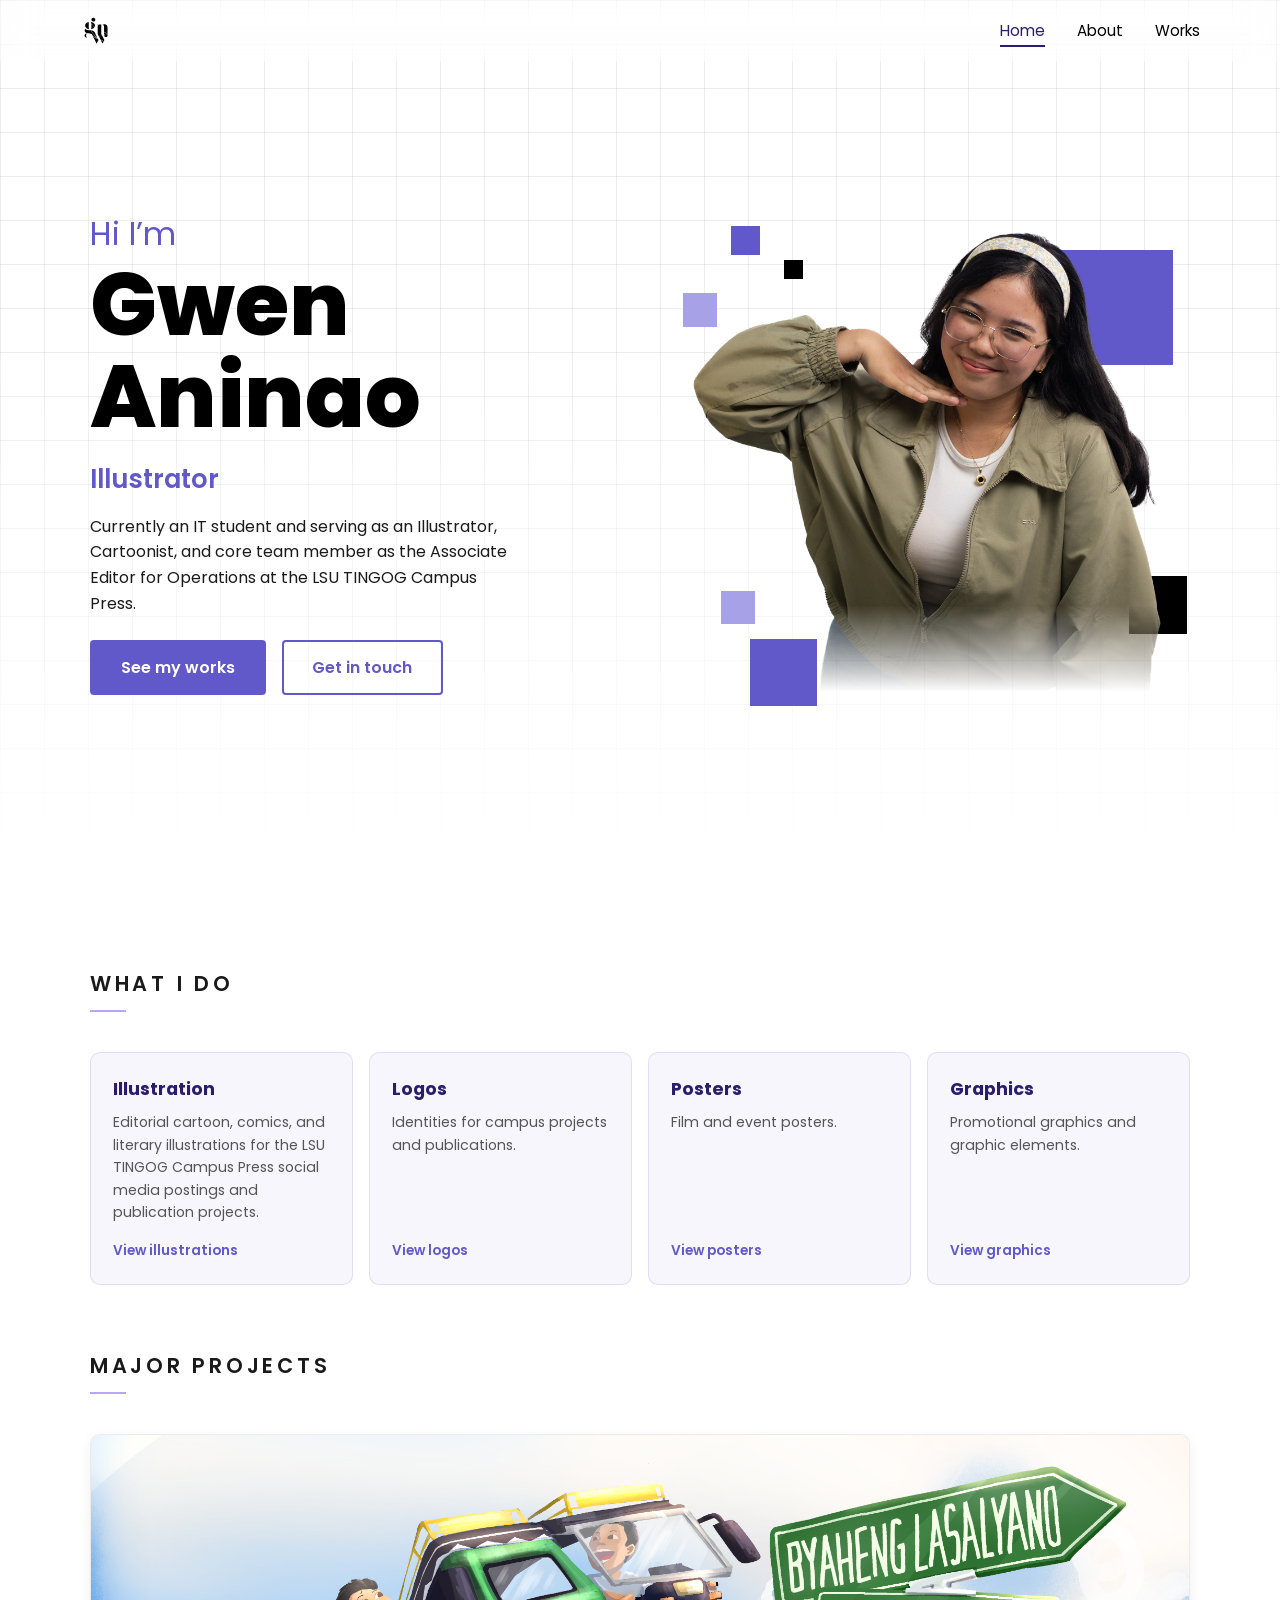
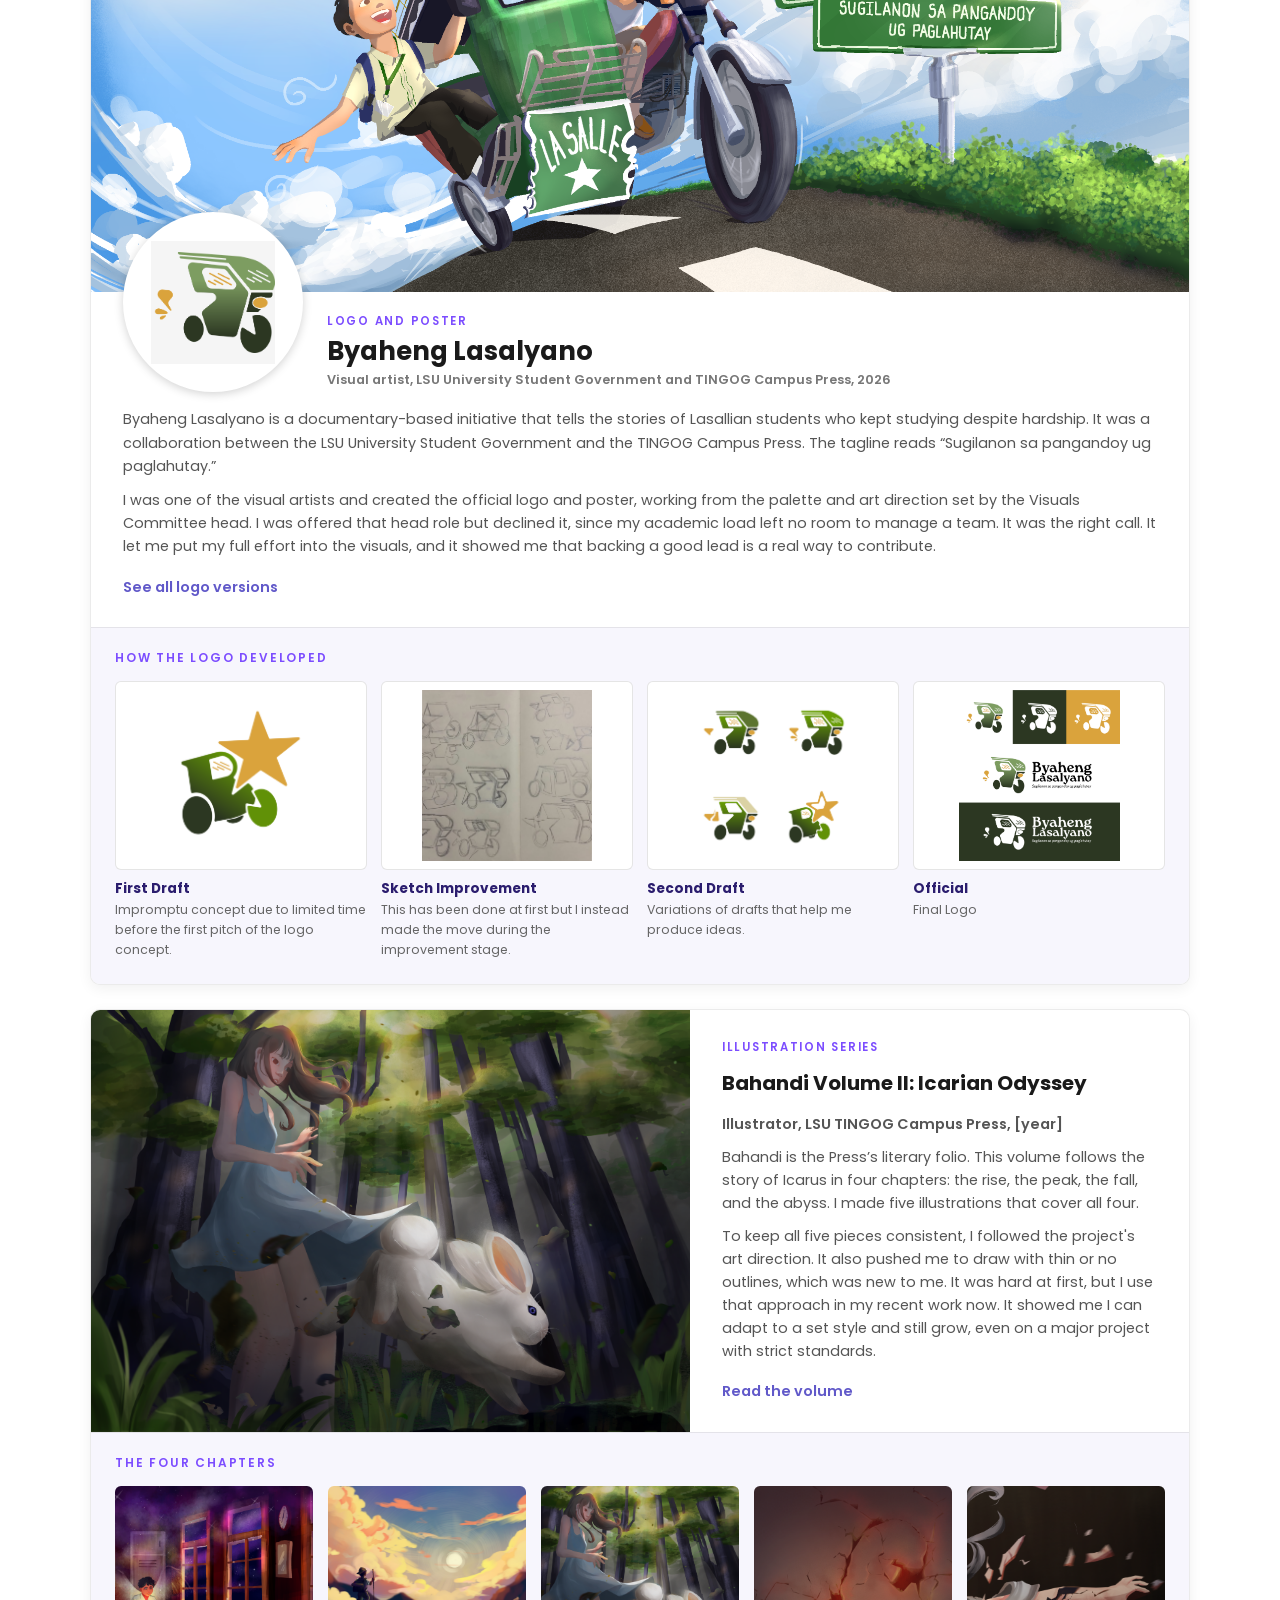
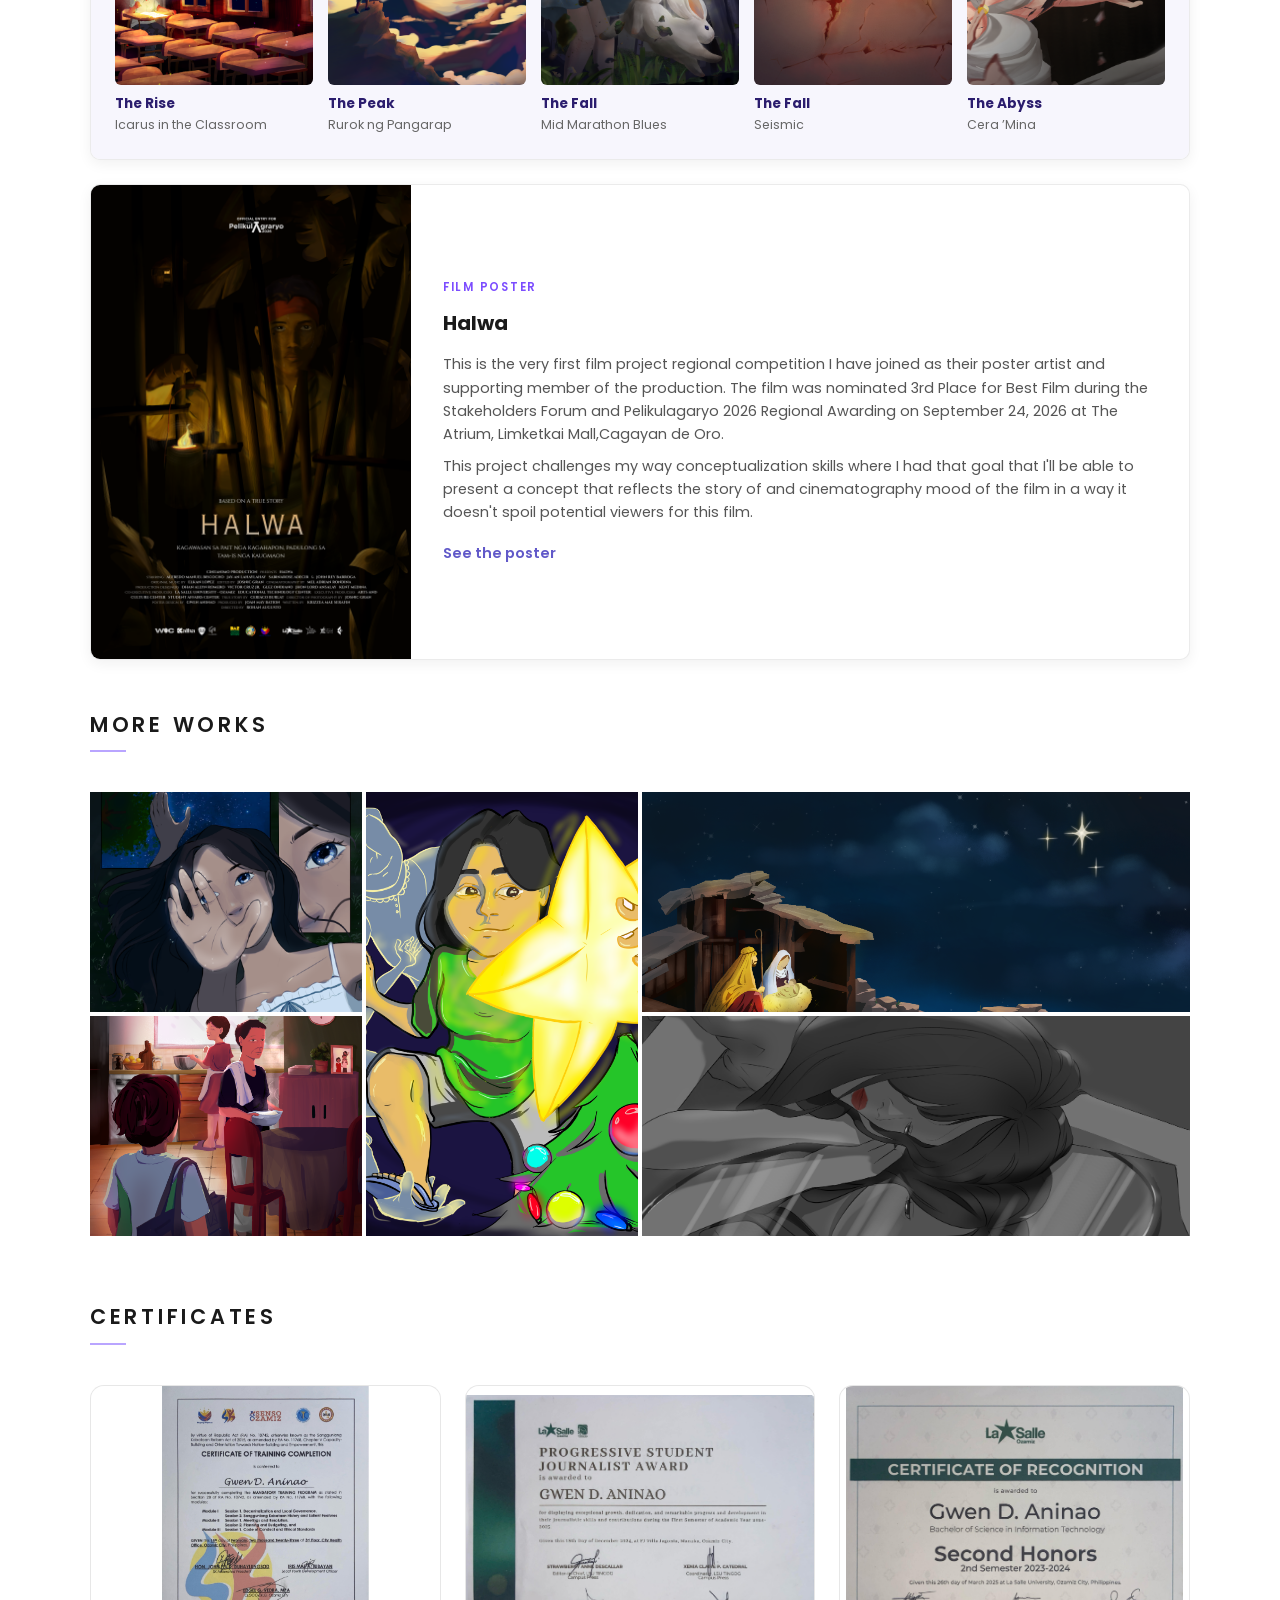
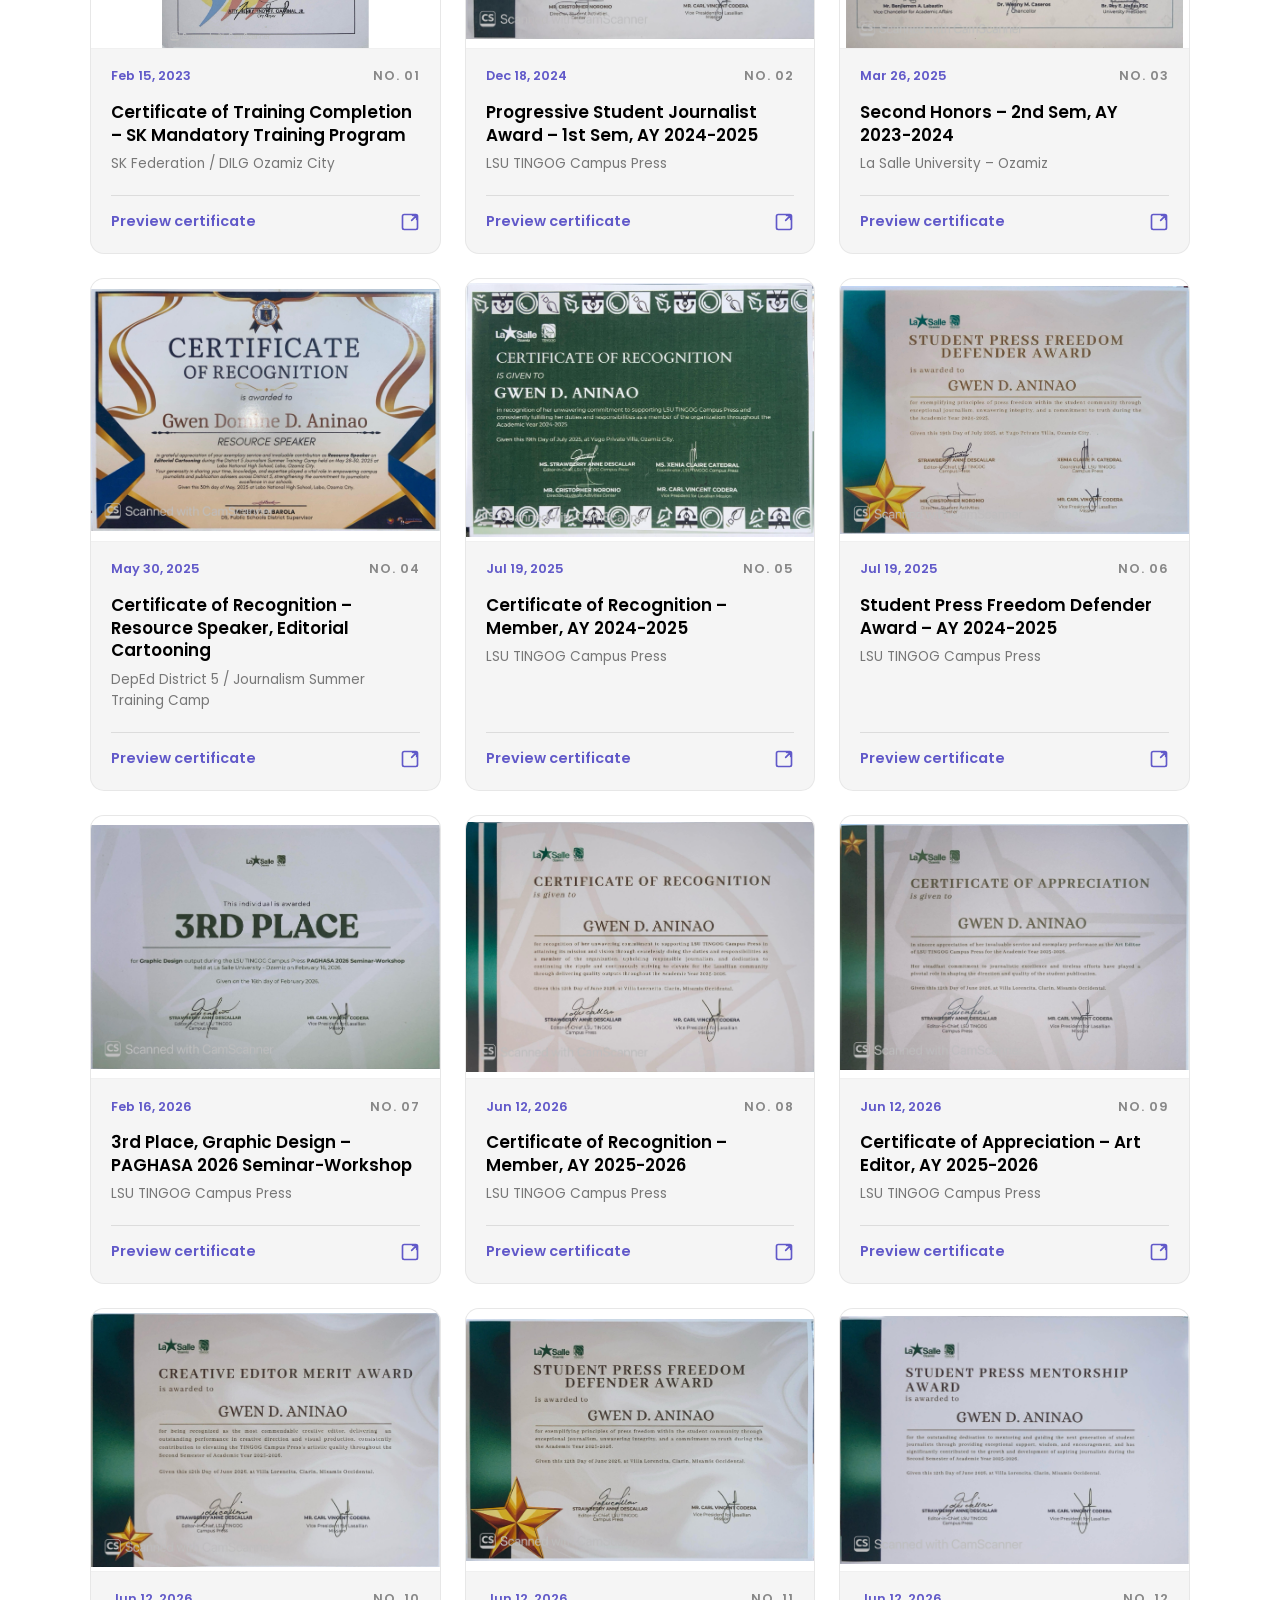
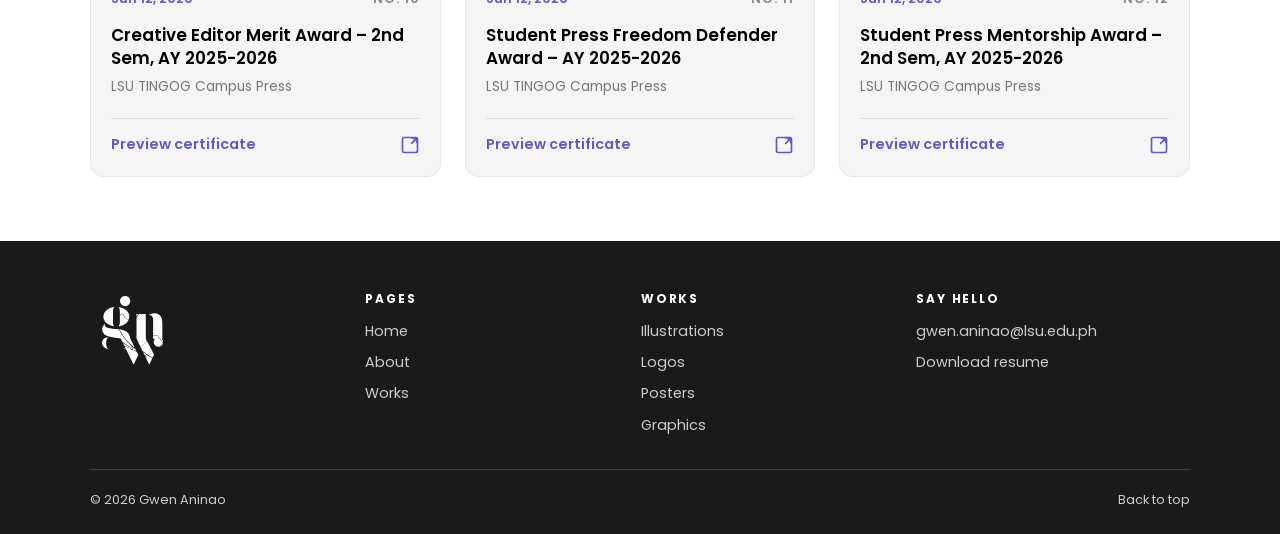
==== commit a95b048a: "footer updates" ====
--- a/index.html
+++ b/index.html
@@ -280,7 +280,6 @@
 
       <div class="footer-col">
         <img class="footer-logo" src="Images/gwnLogo.svg" alt="Gwen logo">
-        <p>Illustrator and designer from Ozamiz City.</p>
       </div>
 
       <div class="footer-col">
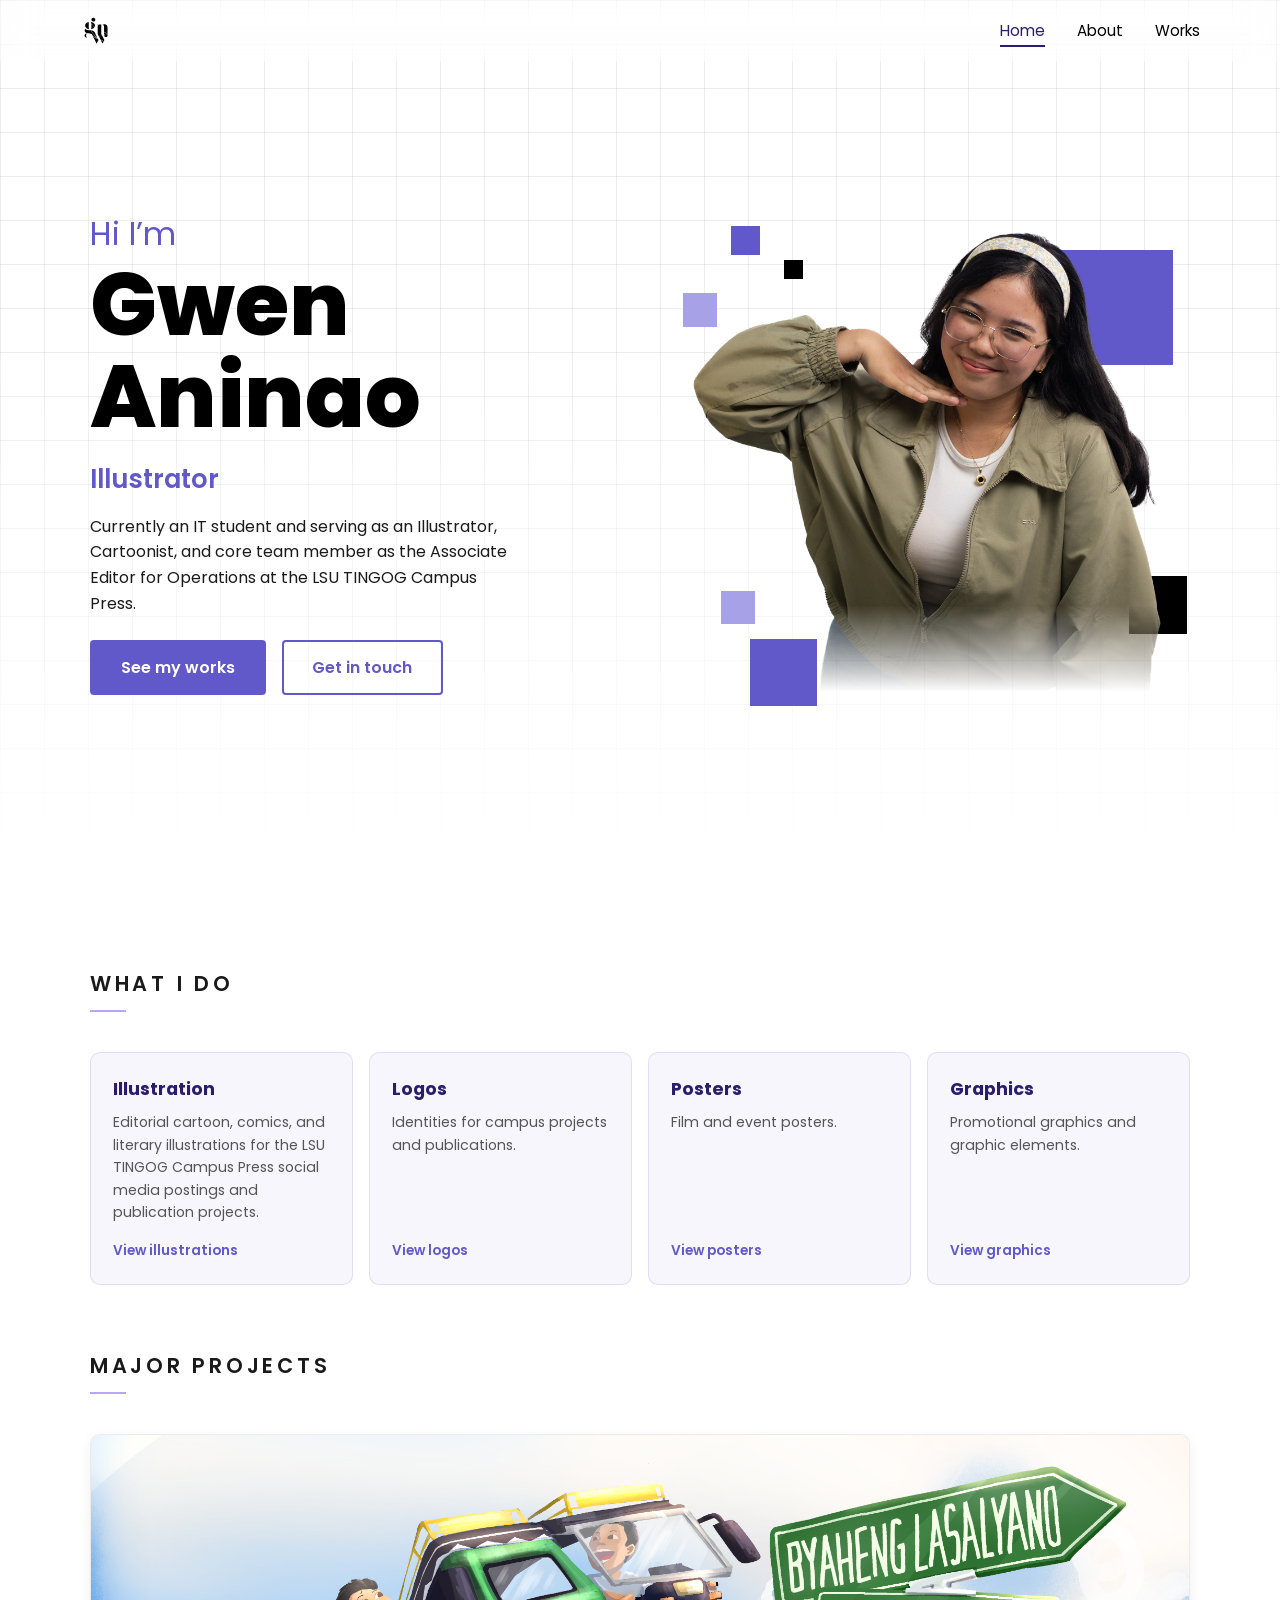
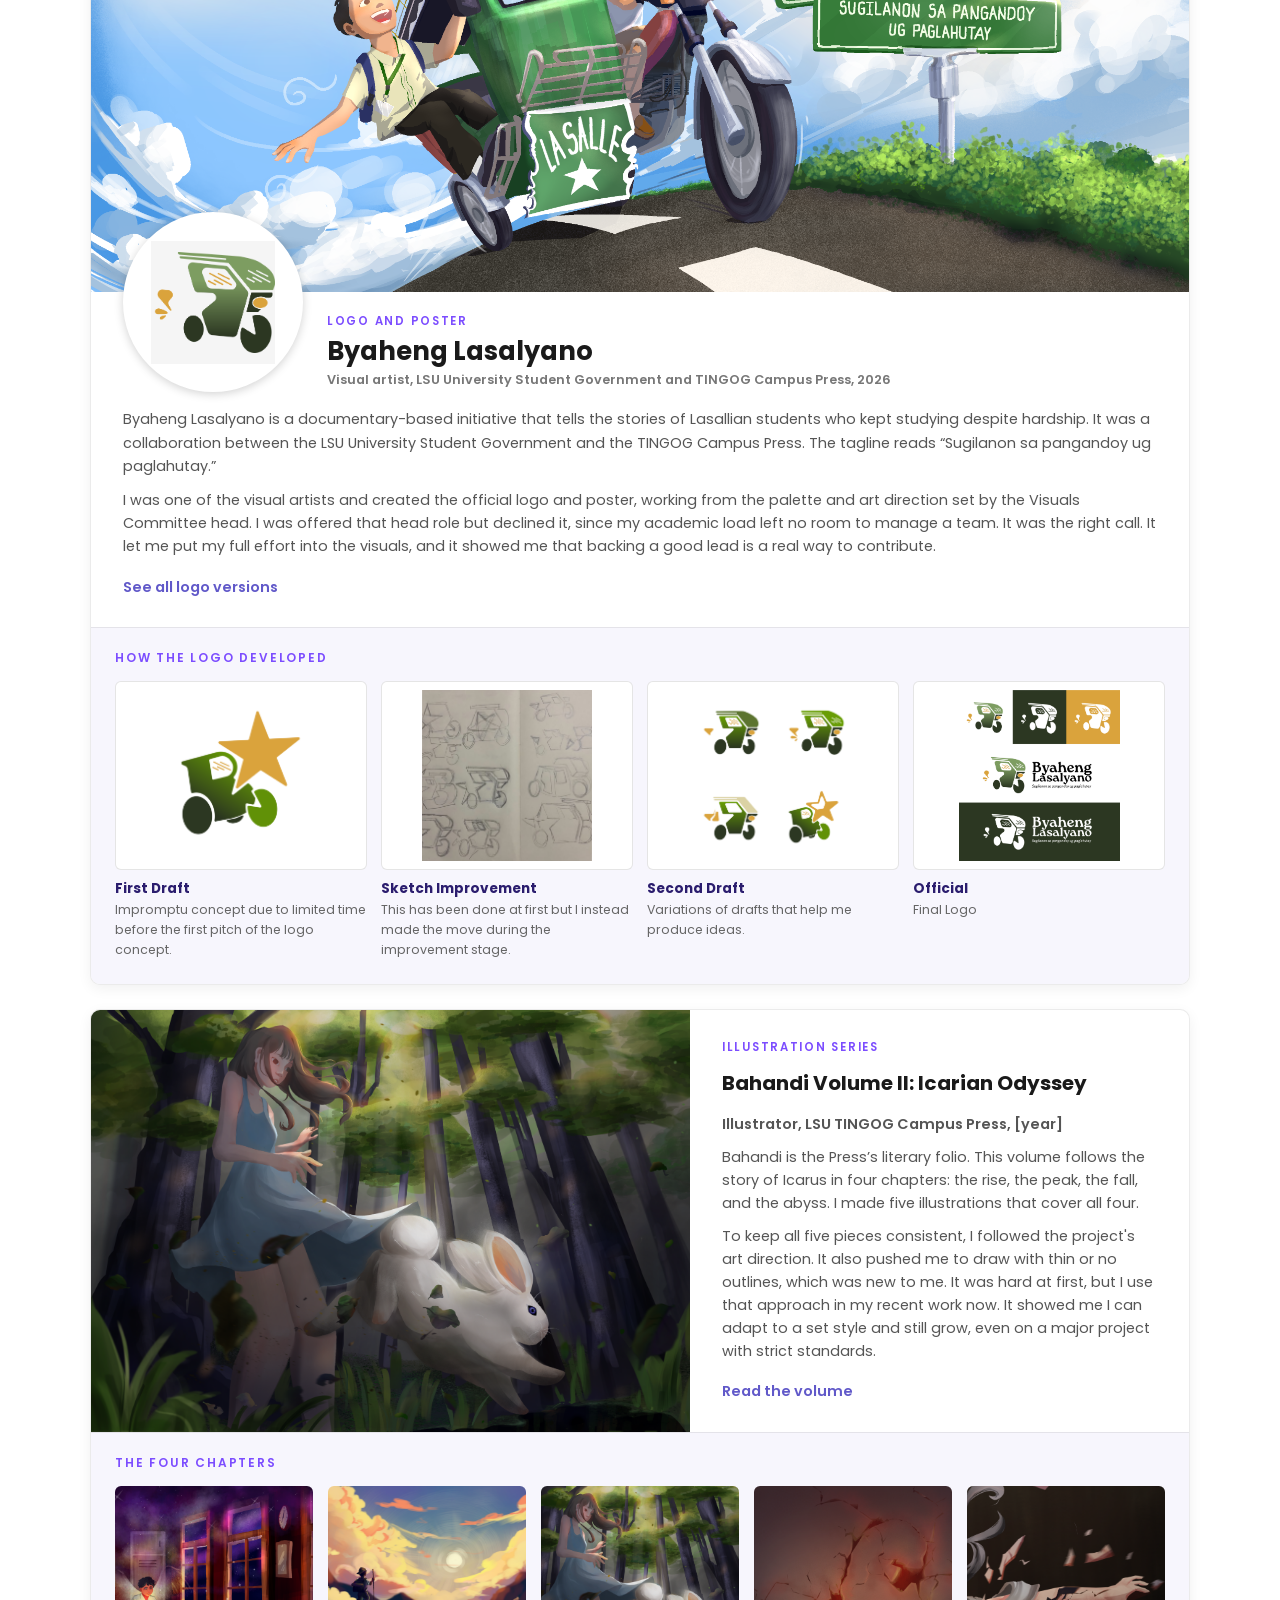
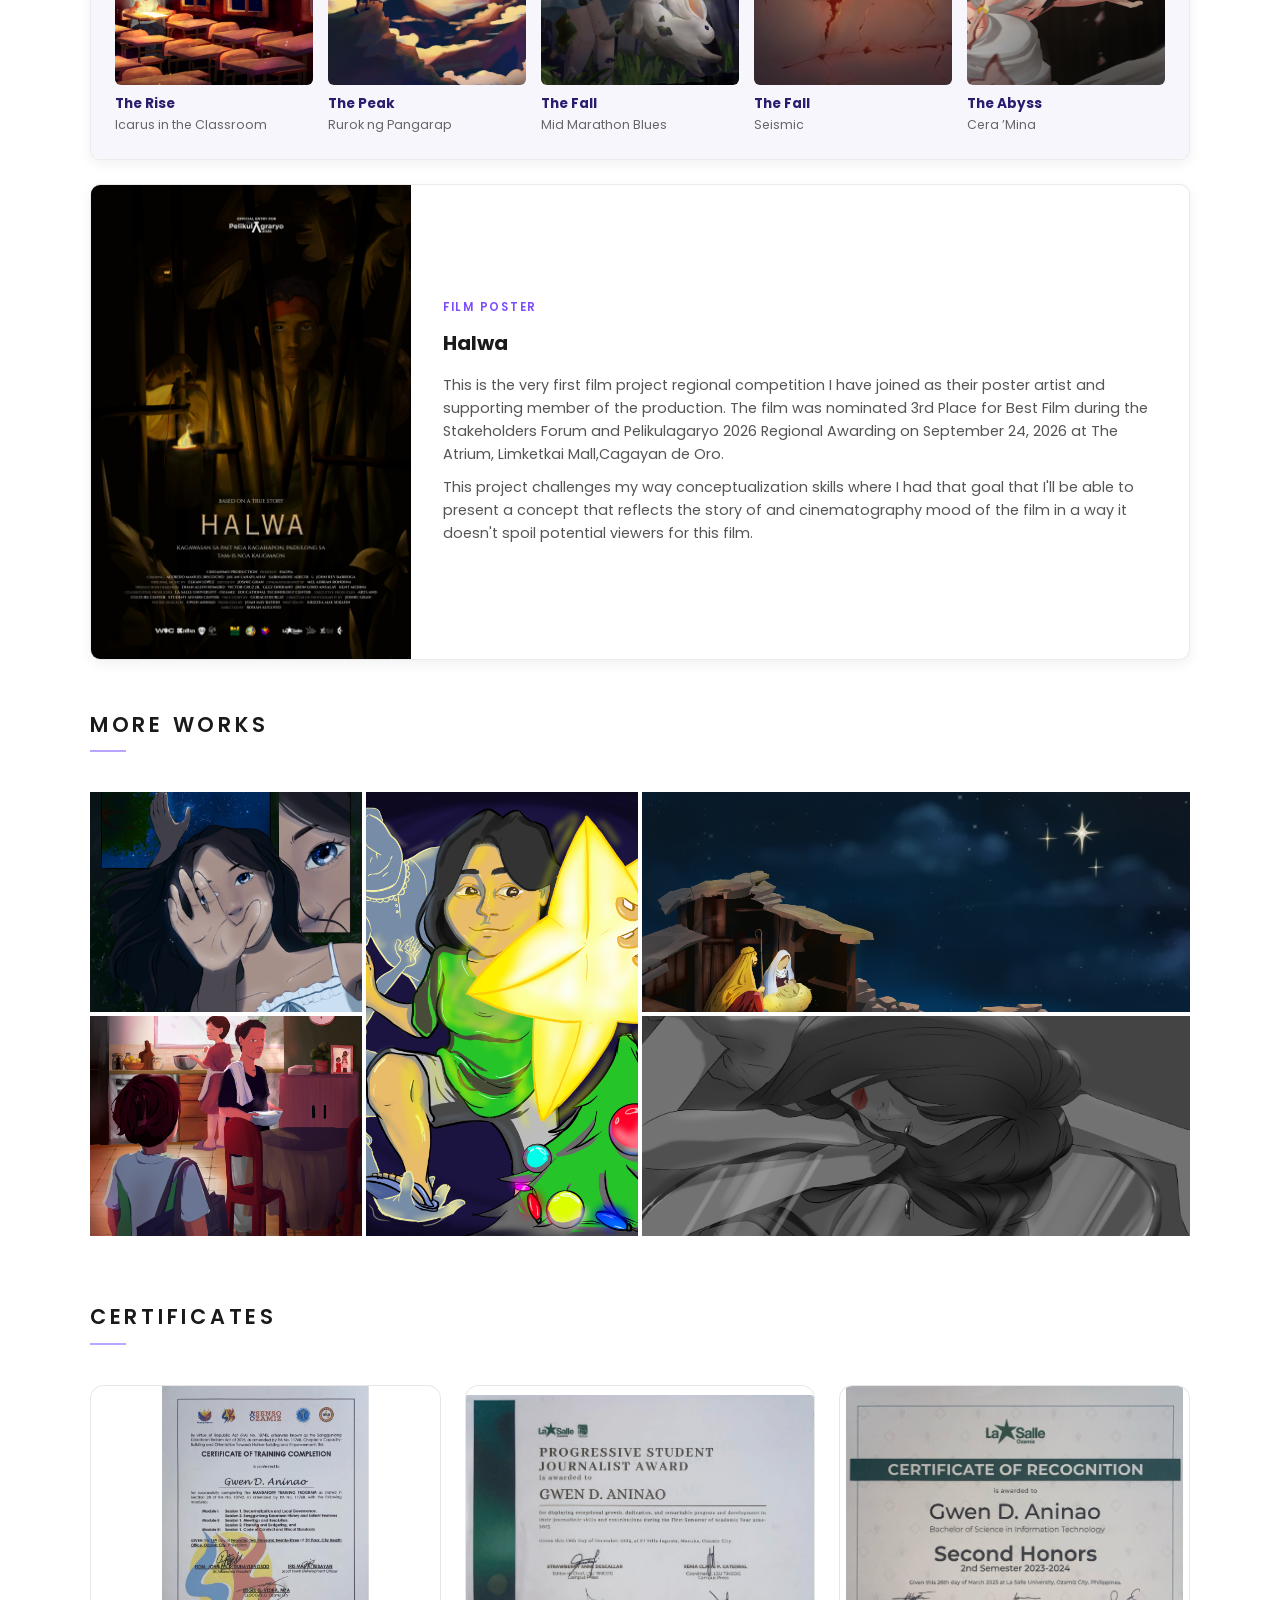
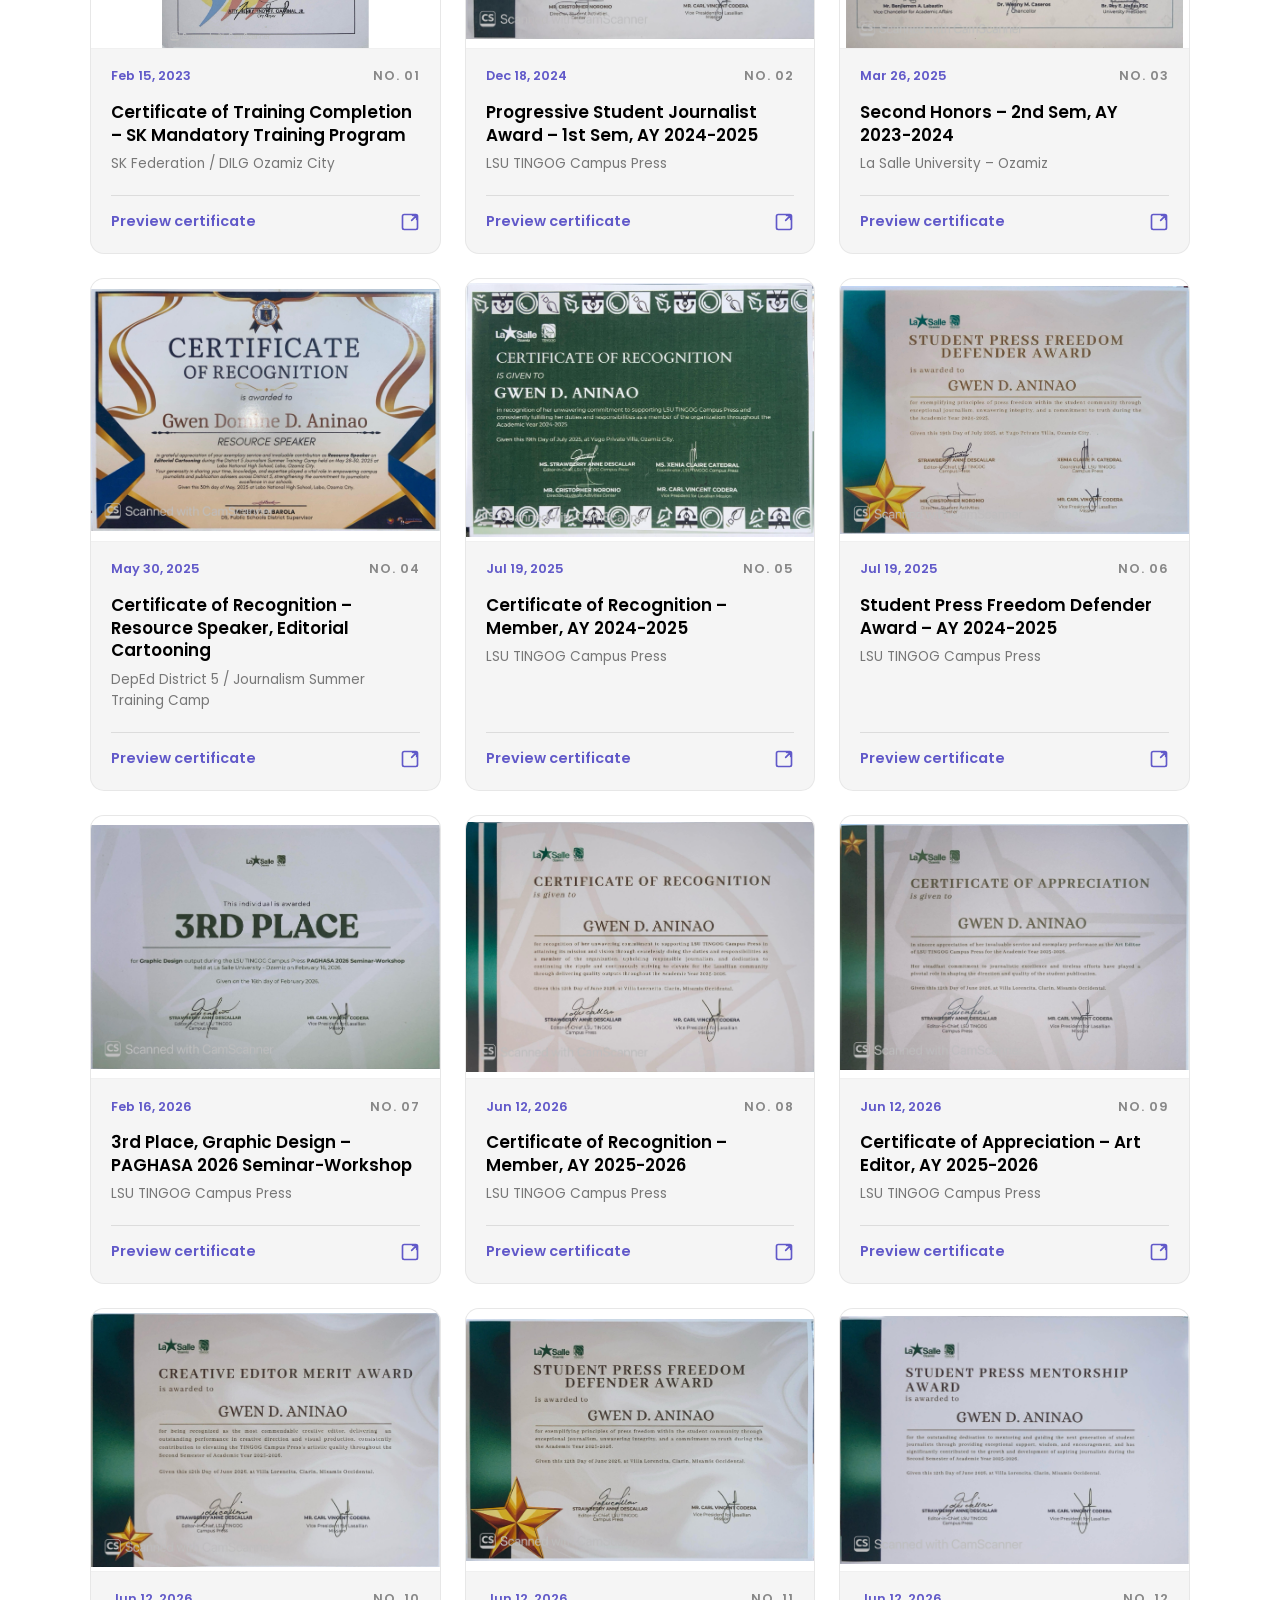
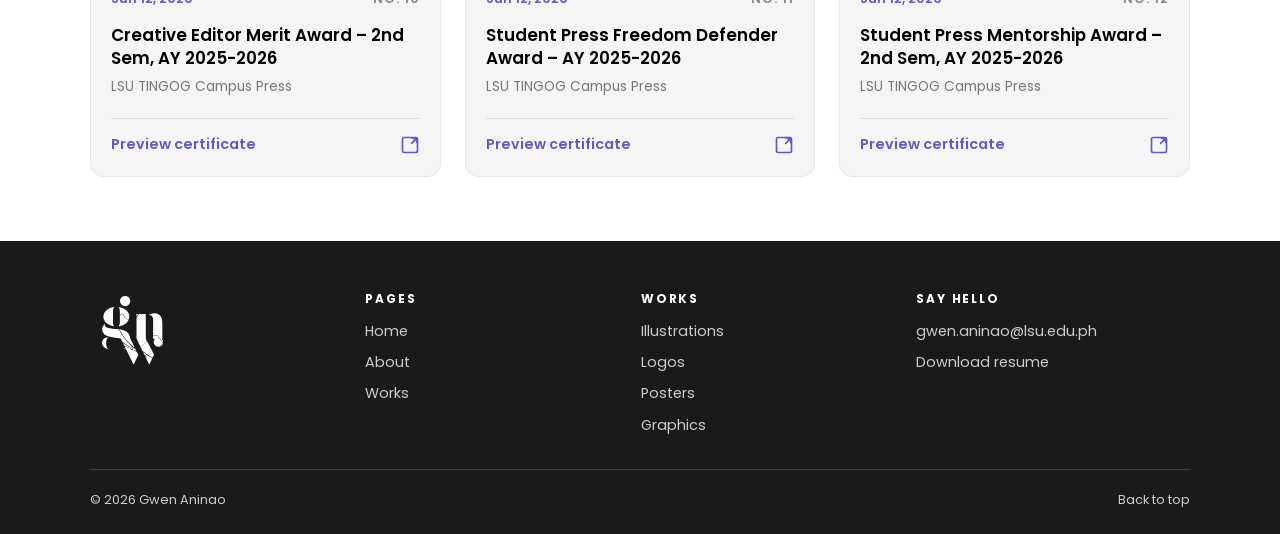
==== commit 3a3e3d73: "index" ====
--- a/index.html
+++ b/index.html
@@ -11,6 +11,18 @@
 </head>
 
 <body id="top">
+
+  <!-- Illustration viewer (hidden until a chapter is clicked) -->
+  <div class="lightbox" id="lightbox" aria-hidden="true">
+    <button class="lb-btn lb-close" id="lb-close" aria-label="Close">&times;</button>
+    <button class="lb-btn lb-prev" id="lb-prev" aria-label="Previous">&#8249;</button>
+    <figure>
+      <img id="lightbox-img" src="" alt="">
+      <figcaption id="lightbox-caption"></figcaption>
+    </figure>
+    <button class="lb-btn lb-next" id="lb-next" aria-label="Next">&#8250;</button>
+  </div>
+
   <nav class="menubar">
     <a class="logo" href="index.html">
       <img src="Images/gwnLogo.svg" alt="Gwen logo">
@@ -105,7 +117,7 @@
 
           <div class="fb-head">
             <div class="fb-avatar">
-              <img src="Images\WorksCompilation\Logo\byahelogo.png"
+              <img src="Images/WorksCompilation/Logo/byahelogo.png"
                    alt="Byaheng Lasalyano logo" loading="lazy">
             </div>
             <div class="fb-id">
@@ -125,26 +137,26 @@
             <h4 class="chapters-title">How the logo developed</h4>
             <div class="chapter-row logo-steps">
 
-              <a class="chapter" href="works.html?filter=Logo">
-                <img src="Images\WorksCompilation\Logo\improntodraftbl.png" alt="Byaheng Lasalyano draft logo 1" loading="lazy">
+              <a class="chapter" href="Images/WorksCompilation/Logo/improntodraftbl.png">
+                <img src="Images/WorksCompilation/Logo/improntodraftbl.png" alt="Byaheng Lasalyano first draft logo" loading="lazy">
                 <span class="chapter-name">First Draft</span>
                 <span class="chapter-piece">Impromptu concept due to limited time before the first pitch of the logo concept.</span>
               </a>
 
-              <a class="chapter" href="works.html?filter=Logo">
-                <img src="Images\WorksCompilation\Logo\remodelbl.png" alt="Byaheng Lasalyano draft logo 2" loading="lazy">
+              <a class="chapter" href="Images/WorksCompilation/Logo/remodelbl.png">
+                <img src="Images/WorksCompilation/Logo/remodelbl.png" alt="Byaheng Lasalyano sketch improvement" loading="lazy">
                 <span class="chapter-name">Sketch Improvement</span>
                 <span class="chapter-piece">This has been done at first but I instead made the move during the improvement stage.</span>
               </a>
 
-              <a class="chapter" href="works.html?filter=Logo">
-                <img src="Images\WorksCompilation\Logo\sumplementsbl.png" alt="Byaheng Lasalyano official logo" loading="lazy">
+              <a class="chapter" href="Images/WorksCompilation/Logo/sumplementsbl.png">
+                <img src="Images/WorksCompilation/Logo/sumplementsbl.png" alt="Byaheng Lasalyano second draft logo variations" loading="lazy">
                 <span class="chapter-name">Second Draft</span>
                 <span class="chapter-piece">Variations of drafts that help me produce ideas.</span>
               </a>
 
-               <a class="chapter" href="works.html?filter=Logo">
-                <img src="Images\WorksCompilation\Logo\byahengLasalyanoOfficialLogo.png" alt="Byaheng Lasalyano official logo" loading="lazy">
+              <a class="chapter" href="Images/WorksCompilation/Logo/byahengLasalyanoOfficialLogo.png">
+                <img src="Images/WorksCompilation/Logo/byahengLasalyanoOfficialLogo.png" alt="Byaheng Lasalyano official logo" loading="lazy">
                 <span class="chapter-name">Official</span>
                 <span class="chapter-piece">Final Logo</span>
               </a>
@@ -175,31 +187,31 @@
             <h4 class="chapters-title">The four chapters</h4>
             <div class="chapter-row">
 
-              <a class="chapter" href="works.html?filter=Illustration">
+              <a class="chapter" href="Images/WorksCompilation/Illustrations/the-rise-icarus-in-the-classroom.png">
                 <img src="Images/WorksCompilation/Illustrations/the-rise-icarus-in-the-classroom.png" alt="The Rise: Icarus in the Classroom" loading="lazy">
                 <span class="chapter-name">The Rise</span>
                 <span class="chapter-piece">Icarus in the Classroom</span>
               </a>
 
-              <a class="chapter" href="works.html?filter=Illustration">
+              <a class="chapter" href="Images/WorksCompilation/Illustrations/the-peak-rurok-ng-pangarap.png">
                 <img src="Images/WorksCompilation/Illustrations/the-peak-rurok-ng-pangarap.png" alt="The Peak: Rurok ng Pangarap" loading="lazy">
                 <span class="chapter-name">The Peak</span>
                 <span class="chapter-piece">Rurok ng Pangarap</span>
               </a>
 
-              <a class="chapter" href="works.html?filter=Illustration">
+              <a class="chapter" href="Images/WorksCompilation/Illustrations/the-fall-mid-marathon-blues.png">
                 <img src="Images/WorksCompilation/Illustrations/the-fall-mid-marathon-blues.png" alt="The Fall: Mid Marathon Blues" loading="lazy">
                 <span class="chapter-name">The Fall</span>
                 <span class="chapter-piece">Mid Marathon Blues</span>
               </a>
 
-              <a class="chapter" href="works.html?filter=Illustration">
+              <a class="chapter" href="Images/WorksCompilation/Illustrations/the-fall-seismic.png">
                 <img src="Images/WorksCompilation/Illustrations/the-fall-seismic.png" alt="The Fall: Seismic" loading="lazy">
                 <span class="chapter-name">The Fall</span>
                 <span class="chapter-piece">Seismic</span>
               </a>
 
-              <a class="chapter" href="works.html?filter=Illustration">
+              <a class="chapter" href="Images/WorksCompilation/Illustrations/the-abyss-cera-mina.png">
                 <img src="Images/WorksCompilation/Illustrations/the-abyss-cera-mina.png" alt="The Abyss: Cera ’Mina" loading="lazy">
                 <span class="chapter-name">The Abyss</span>
                 <span class="chapter-piece">Cera ’Mina</span>
@@ -212,15 +224,14 @@
 
         <!-- 3. Halwa (half width) -->
         <article class="project project-wide">
-          <img class="featured-img" src="Images\WorksCompilation\Illustrations\halwaofficial.png" alt="Halwa film poster" loading="lazy">
-          <div class="project-body">
+            <img class="featured-img zoomable" src="Images/WorksCompilation/Illustrations/halwaofficial.png" alt="Halwa film poster" data-caption="Halwa Film Poster" loading="lazy">          <div class="project-body">
             <span class="project-tag">Film poster</span>
             <h3>Halwa</h3>
             <p>This is the very first film project regional competition I have joined as their poster artist and supporting member of the production. The film was nominated 3rd Place for Best Film during the Stakeholders Forum and Pelikulagaryo 2026 Regional Awarding on September 24, 2026 at The Atrium, Limketkai Mall,Cagayan de Oro.</p>
             <p>This project challenges my way conceptualization skills where I had that goal that I'll be able to present a concept that reflects the story of and cinematography mood of the film in a way it doesn't spoil potential viewers for this film.</p>
-            <a class="project-link" href="works.html?filter=Poster">See the poster</a>
           </div>
         </article>
+
 
         <!-- 4. NetPlay (half width) -->
         <!-- <article class="project">
@@ -242,7 +253,7 @@
       <div class="grid mosaic">
 
         <a class="card" href="works.html">
-          <img class="art" src="Images\WorksCompilation\Illustrations\eyes.png" alt="LitFriday" loading="lazy">
+          <img class="art" src="Images/WorksCompilation/Illustrations/eyes.png" alt="Reach for a Star" loading="lazy">
           <div class="card-info"><h3>Reach for a Star</h3><span>Illustration</span></div>
         </a>
 
@@ -252,19 +263,21 @@
         </a>
 
         <a class="card" href="works.html">
-          <img class="art" src="Images\WorksCompilation\Illustrations\star-wm.png" alt="Panahon" loading="lazy">
+          <img class="art" src="Images/WorksCompilation/Illustrations/star-wm.png" alt="Illuminated Memories" loading="lazy">
           <div class="card-info"><h3>Illuminated Memories</h3><span>Illustration</span></div>
         </a>
 
         <a class="card" href="works.html">
-          <img class="art" src="Images\WorksCompilation\Illustrations\tingog-christmas-cover.png" alt="ChristmasCover" loading="lazy">
+          <img class="art" src="Images/WorksCompilation/Illustrations/tingog-christmas-cover.png" alt="Divine Child" loading="lazy">
           <div class="card-info"><h3>Divine Child</h3><span>Illustration</span></div>
         </a>
 
         <a class="card" href="works.html">
-          <img class="art" src="Images/WorksCompilation/Illustrations/nonsense.png" alt="Nonsense" loading="lazy">
+          <img class="art" src="Images/WorksCompilation/Illustrations/nonsense.png" alt="Echo of a Silhouette" loading="lazy">
           <div class="card-info"><h3>Echo of a Silhouette</h3><span>Illustration</span></div>
         </a>
+
+      </div>
     </div>
 
     <!-- ===== Certificates (you can move this block to about.html) ===== -->
@@ -313,5 +326,6 @@
 
   <script src="skeleton.js"></script>
   <script src="certs.js"></script>
+  <script src="index.js"></script>
 </body>
 </html>
--- a/style.css
+++ b/style.css
@@ -2101,4 +2101,57 @@
 @media (max-width: 560px) {
   .project-wide { grid-template-columns: 1fr; }
   .project-wide .project-body { padding: 1.25rem; }
-}+}
+
+/* ---------- Illustration viewer ---------- */
+.lightbox {
+  display: none;
+  position: fixed;
+  inset: 0;
+  z-index: 3000;
+  background: rgba(0, 0, 0, 0.88);
+  align-items: center;
+  justify-content: center;
+  padding: 1rem;
+}
+
+.lightbox.open {
+  display: flex;
+}
+
+.lightbox figure {
+  max-width: 90vw;
+  text-align: center;
+}
+
+.lightbox img {
+  display: block;
+  max-width: 100%;
+  max-height: 80vh;       /* shows the whole illustration, nothing cropped */
+  margin: 0 auto;
+}
+
+.lightbox figcaption {
+  margin-top: 0.8rem;
+  color: #fff;
+  font-size: 0.95rem;
+}
+
+.lb-btn {
+  position: absolute;
+  background: none;
+  border: none;
+  color: #fff;
+  font-size: 3rem;
+  line-height: 1;
+  cursor: pointer;
+  padding: 0.5rem 1rem;
+}
+
+.lb-btn:hover {
+  color: #ccc;
+}
+
+.lb-close { top: 0.5rem; right: 1rem; }
+.lb-prev  { left: 0.5rem; top: 50%; transform: translateY(-50%); }
+.lb-next  { right: 0.5rem; top: 50%; transform: translateY(-50%); }
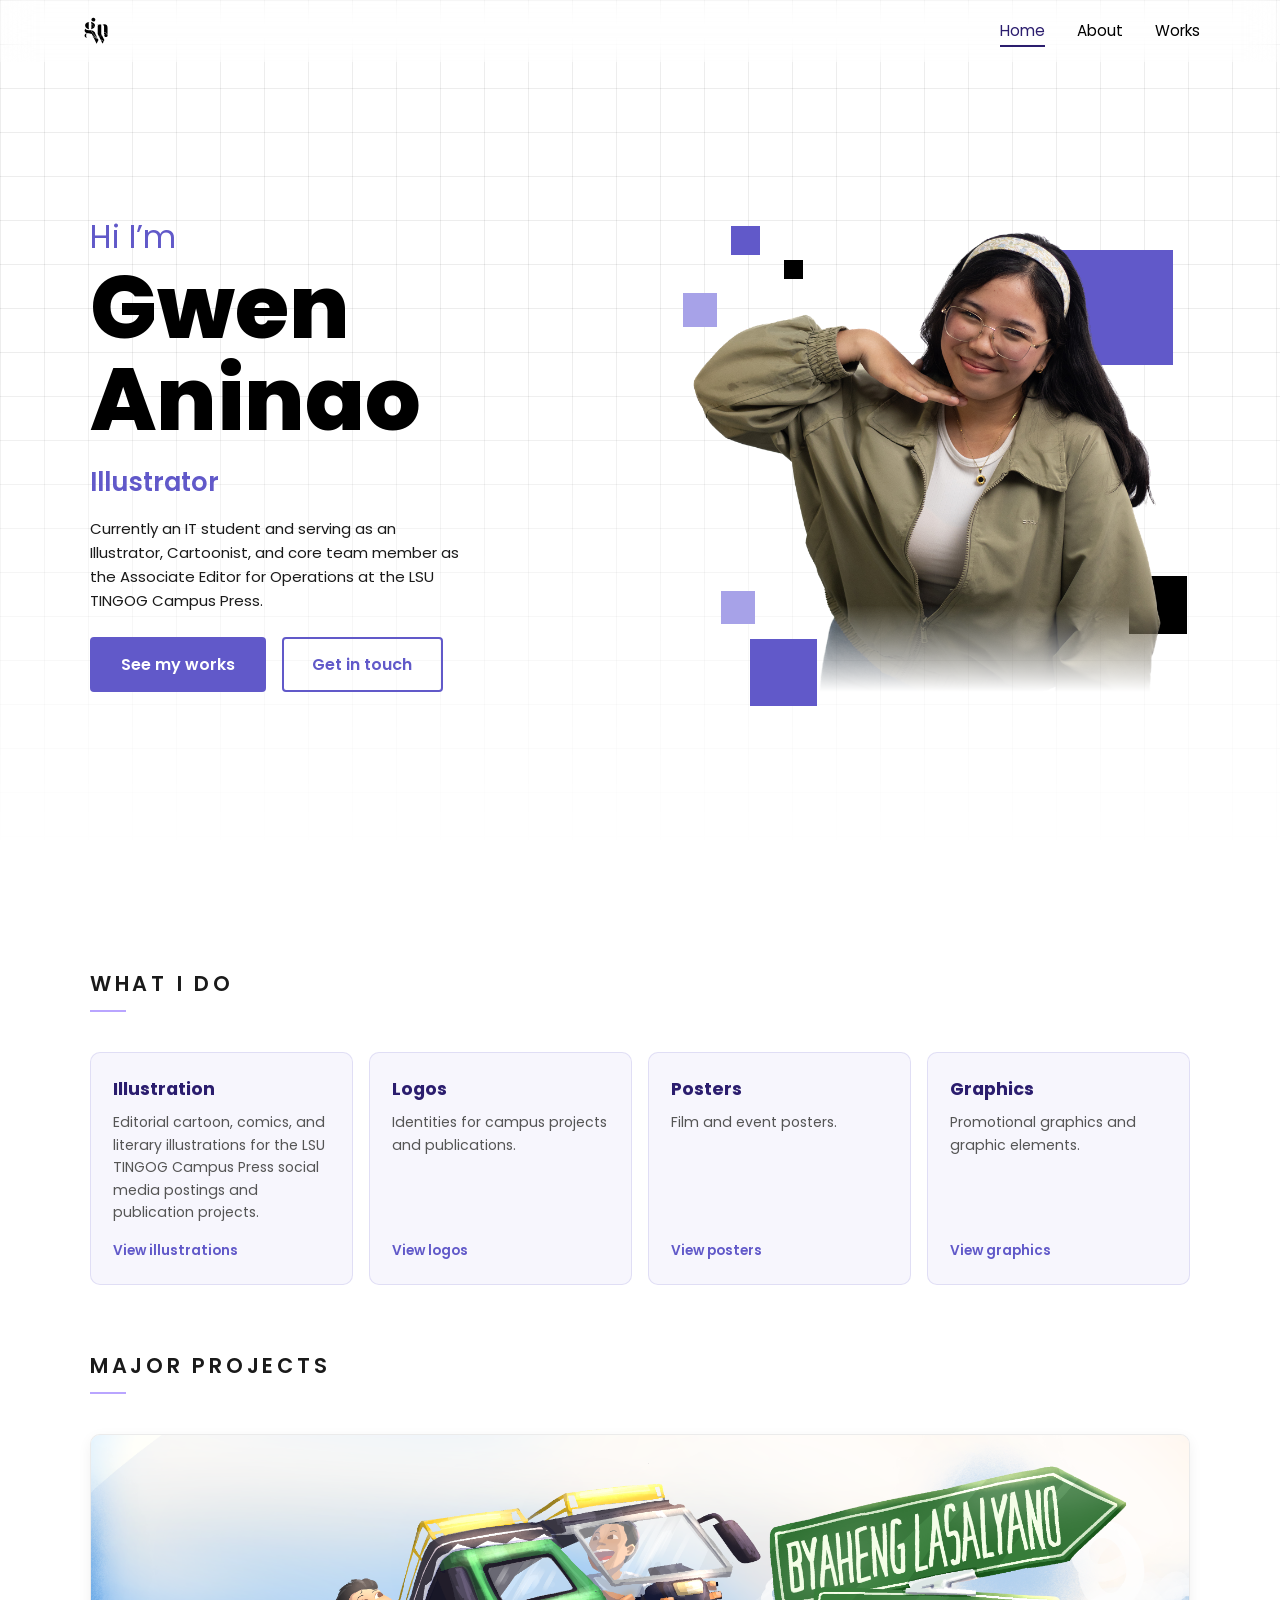
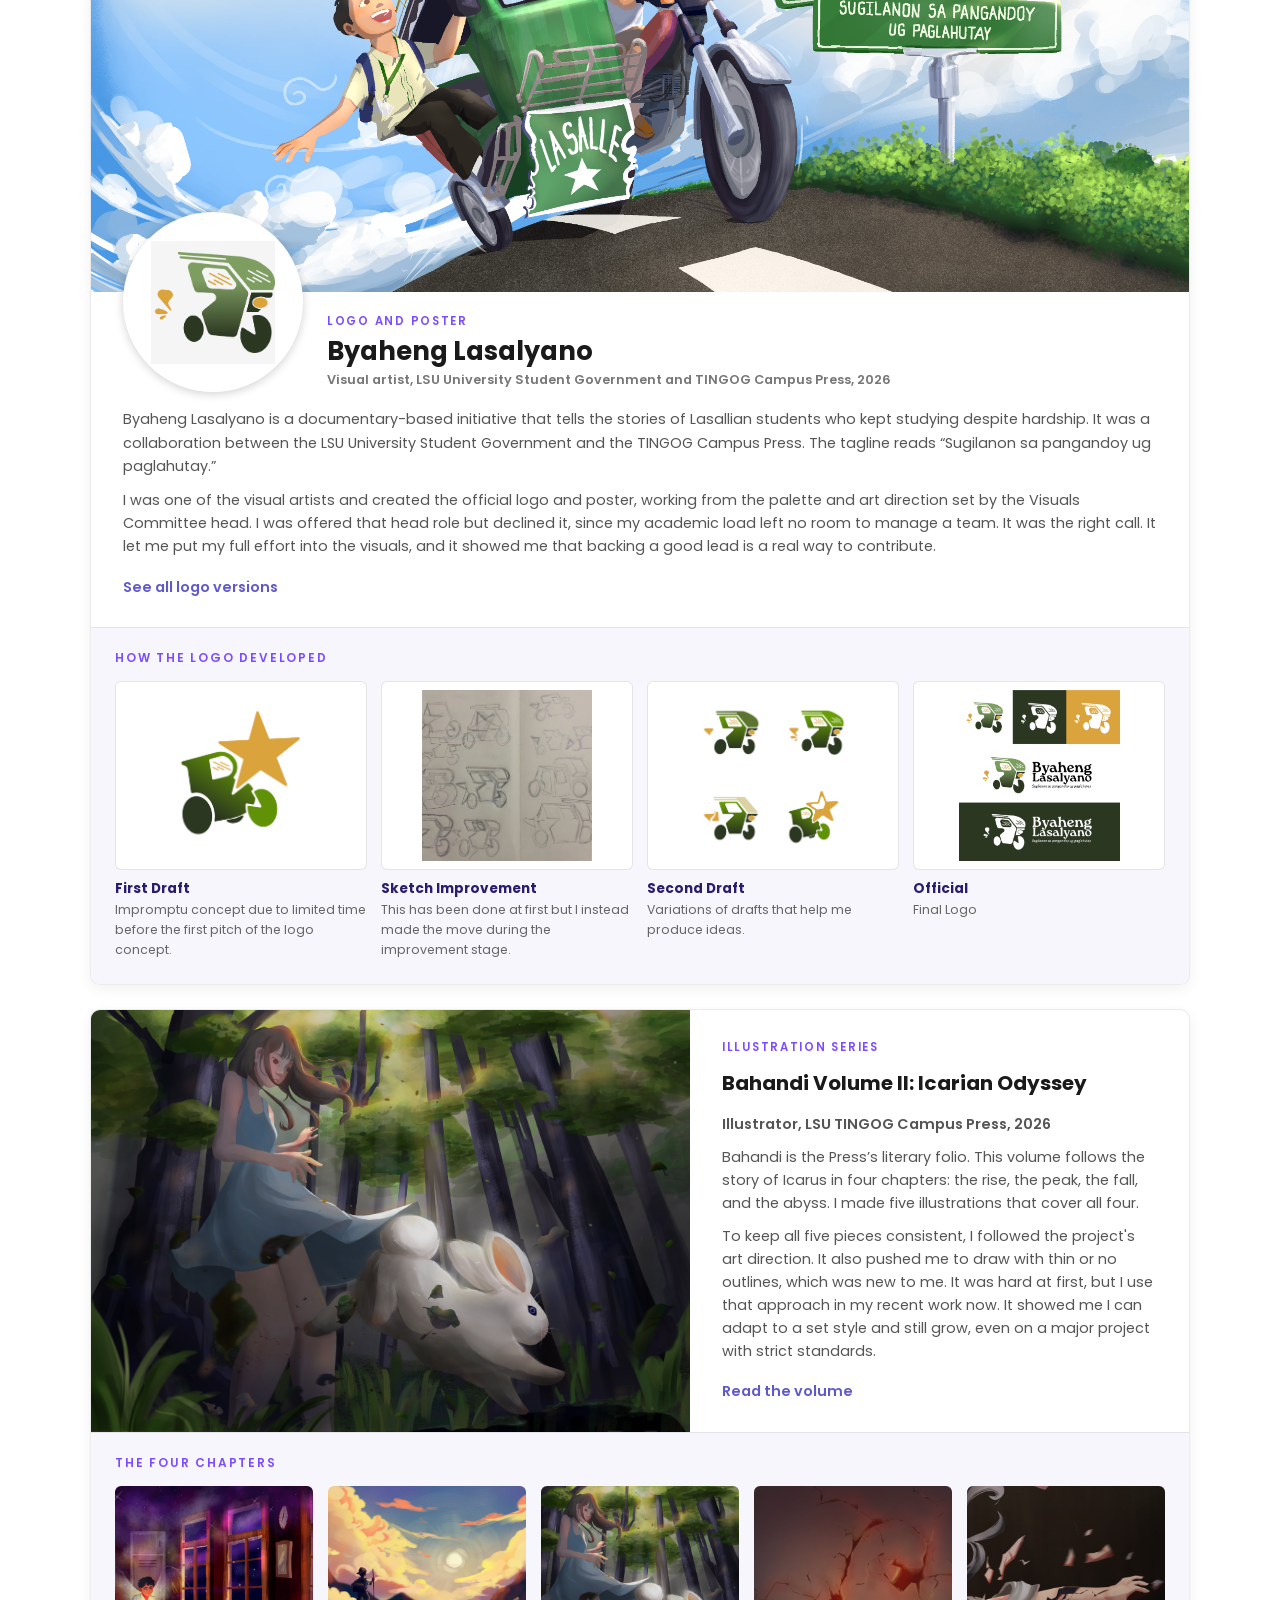
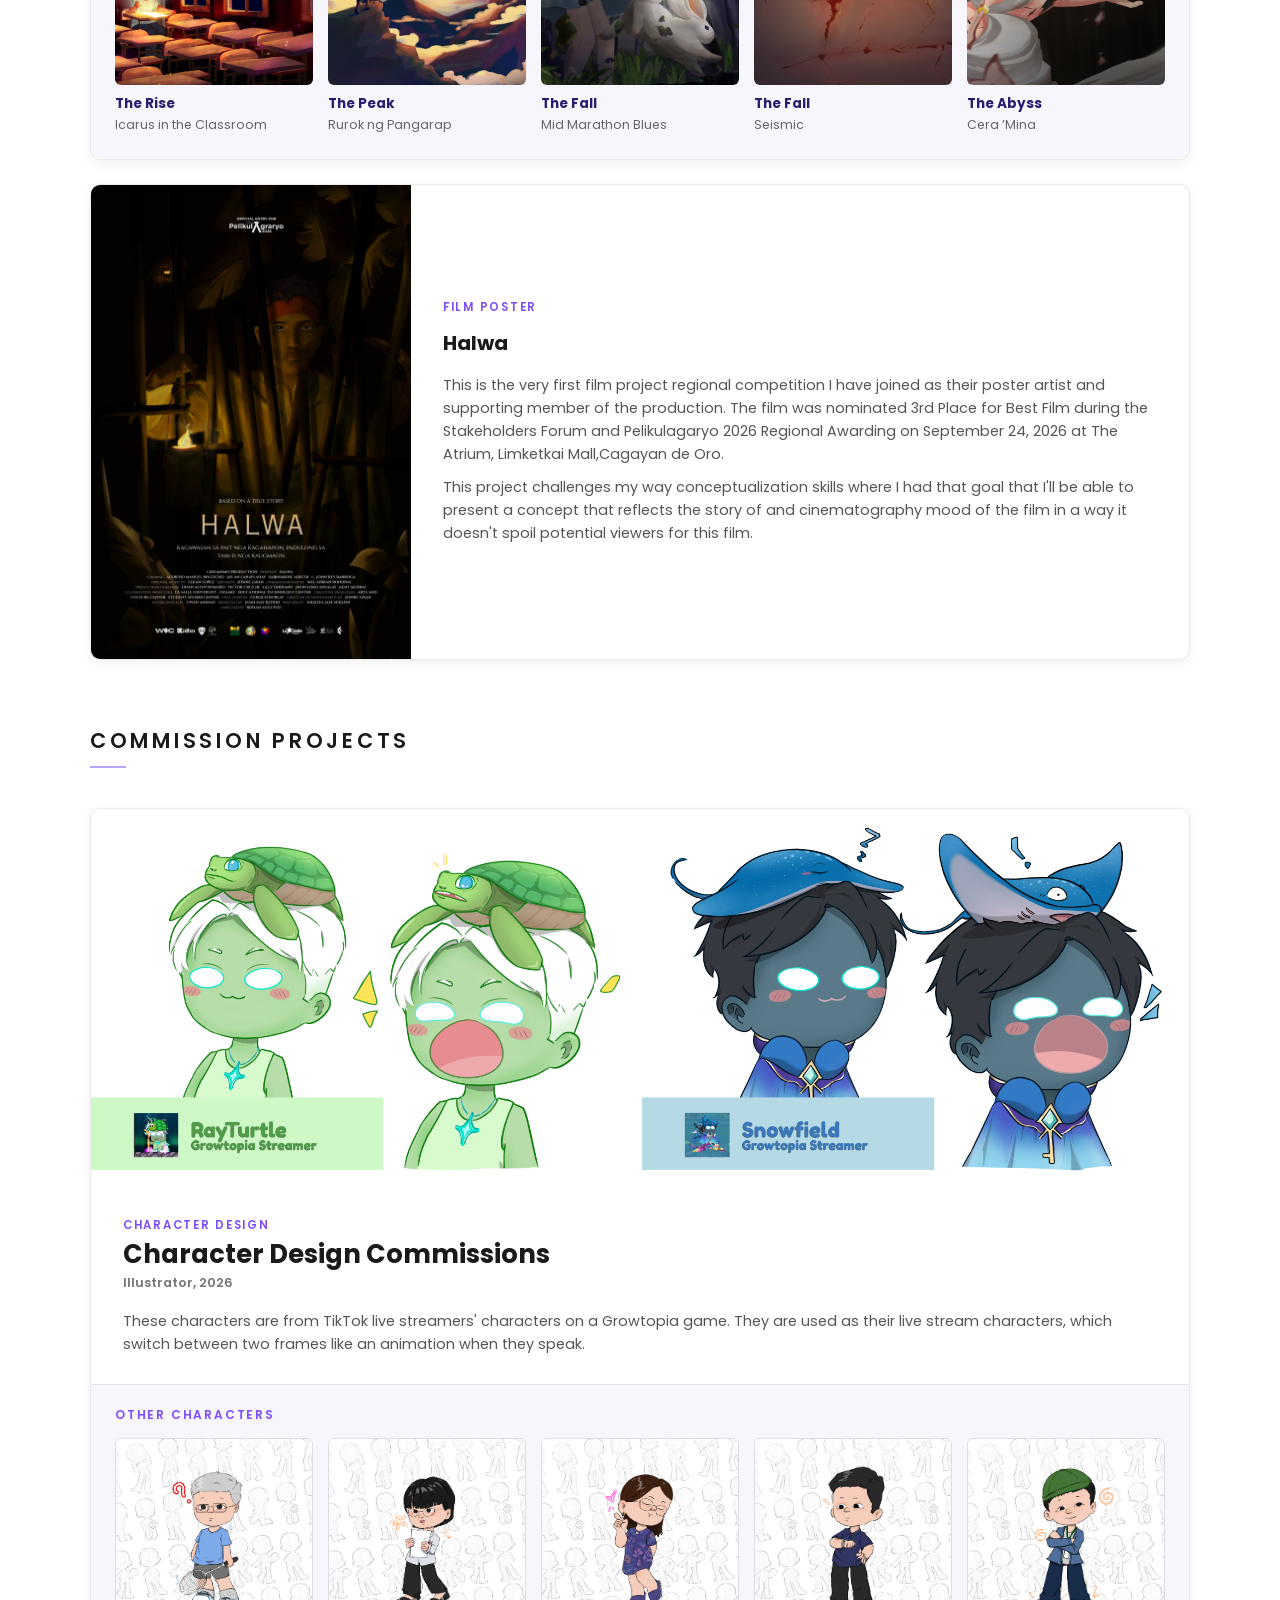
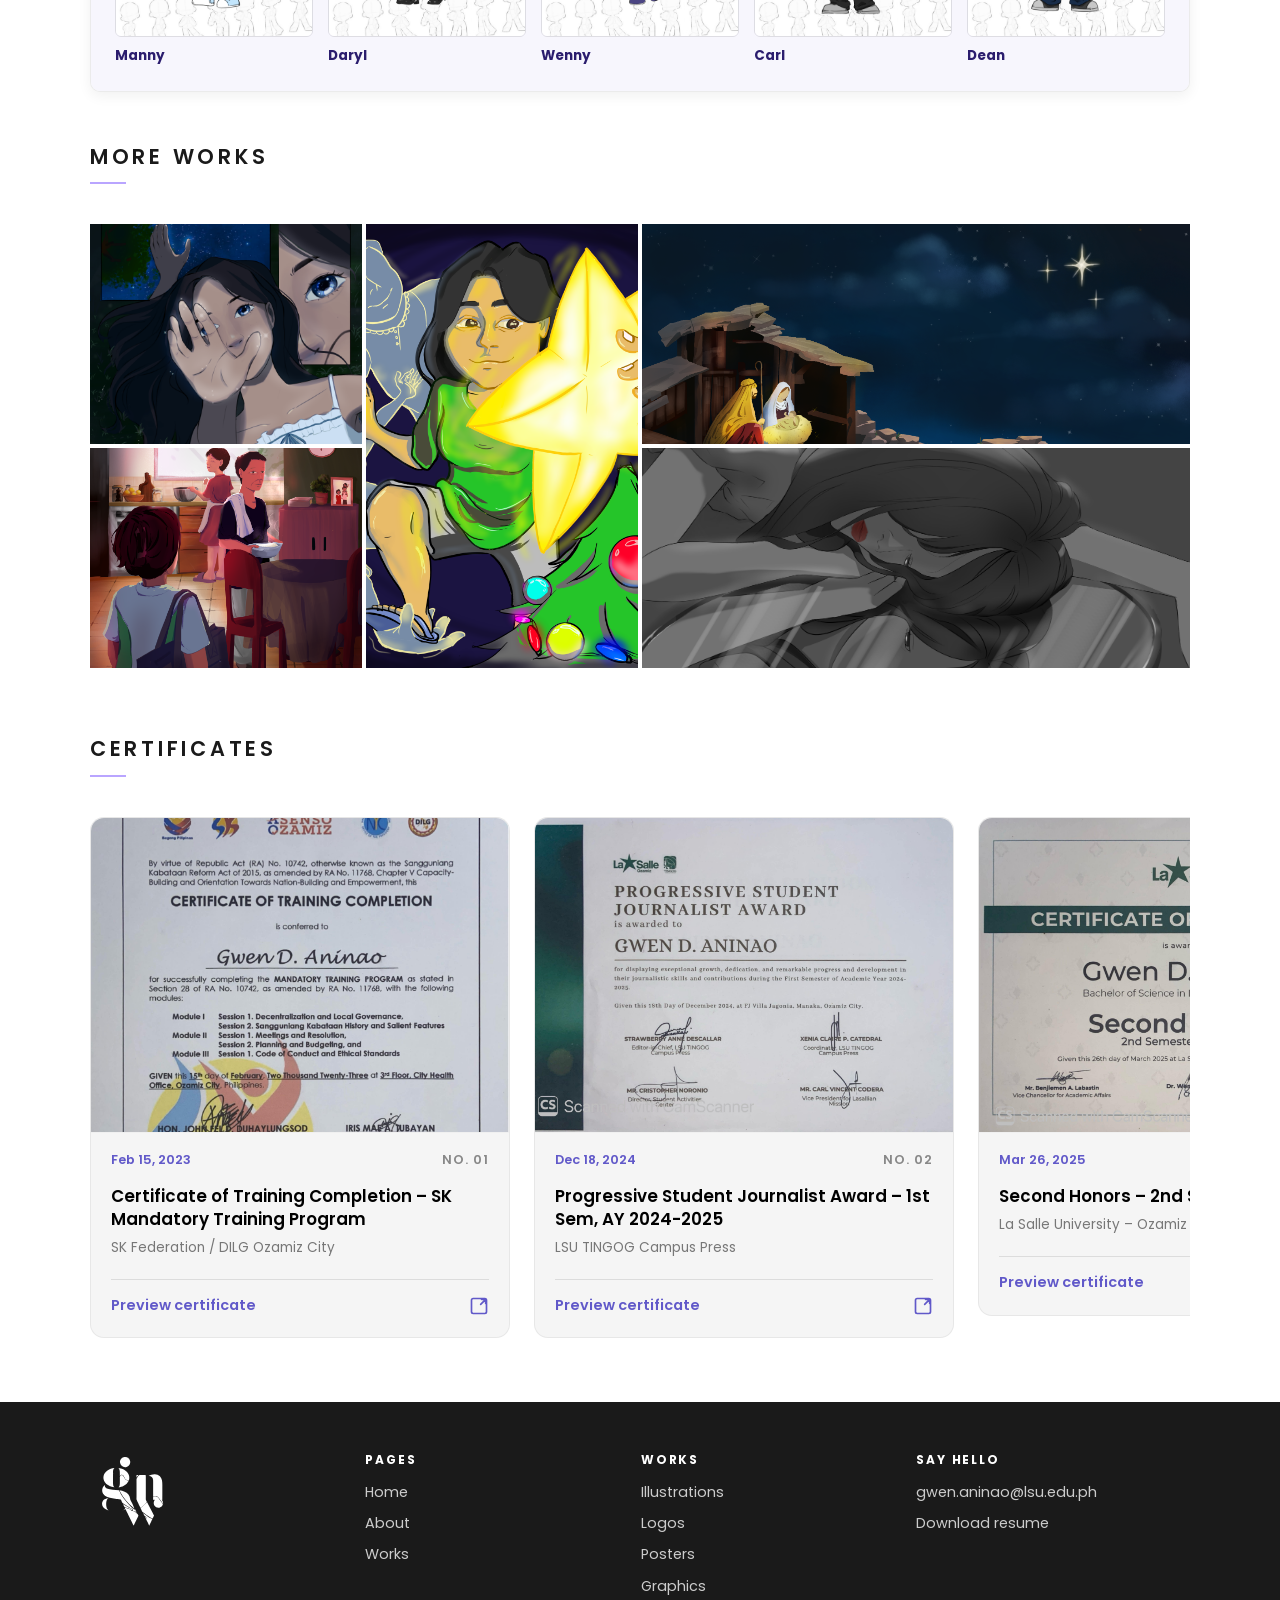
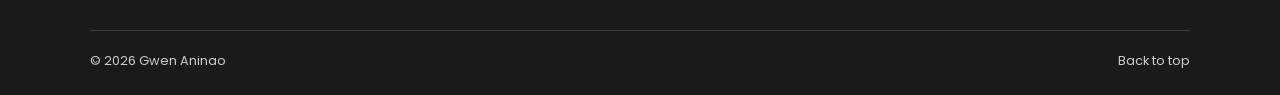
==== commit d141ca68: "Commision Projects" ====
--- a/index.html
+++ b/index.html
@@ -176,7 +176,7 @@
             <div class="project-body">
               <span class="project-tag">Illustration series</span>
               <h3>Bahandi Volume II: Icarian Odyssey</h3>
-              <p class="project-meta">Illustrator, LSU TINGOG Campus Press, [year]</p>
+              <p class="project-meta">Illustrator, LSU TINGOG Campus Press, 2026</p>
               <p>Bahandi is the Press’s literary folio. This volume follows the story of Icarus in four chapters: the rise, the peak, the fall, and the abyss. I made five illustrations that cover all four.</p>
               <p>To keep all five pieces consistent, I followed the project's art direction. It also pushed me to draw with thin or no outlines, which was new to me. It was hard at first, but I use that approach in my recent work now. It showed me I can adapt to a set style and still grow, even on a major project with strict standards.</p>
               <a class="project-link" href="https://tinyurl.com/4hnz8dzr" target="_blank" rel="noopener">Read the volume</a>
@@ -247,6 +247,73 @@
       </div>
     </div>
 
+    <div class="projects-section">
+      <h2 class="section-heading">Commission Projects</h2>
+      <div class="projects">
+
+        <!-- Character design commissions -->
+        <article class="project project-featured fb-card">
+
+          <!-- the two images, side by side, each opens in the viewer -->
+          <div class="commission-pair">
+            <img class="zoomable" data-caption="Ray and his turtle"
+                src="Images/WorksCompilation/Character Design/rayTurtle.png"
+                alt="Ray and his turtle, character design commission" loading="lazy">
+            <img class="zoomable" data-caption="Snow Field and his turtle"
+                src="Images/WorksCompilation/Character Design/snowField.png"
+                alt="Snow Field and his turtle, character design commission" loading="lazy">
+          </div>
+
+          <div class="fb-head">
+            <div class="fb-id">
+              <span class="project-tag">Character design</span>
+              <h3>Character Design Commissions</h3>
+              <p class="project-meta">Illustrator, 2026</p>
+            </div>
+          </div>
+
+          <div class="fb-about">
+            <p>These characters are from TikTok live streamers' characters on a Growtopia game. They are used as their live stream characters, which switch between two frames like an animation when they speak.</p>
+          </div>
+
+          <div class="chapters">
+            <h4 class="chapters-title">Other Characters</h4>
+            <div class="chapter-row logo-steps character-row">
+
+              <a class="chapter" href="Images/WorksCompilation/Character Design/brManny.png">
+                <img src="Images/WorksCompilation/Character Design/brManny.png" alt="Manny character design" loading="lazy">
+                <span class="chapter-name">Manny</span>
+              </a>
+
+              <a class="chapter" href="Images/WorksCompilation/Character Design/docDaryl.png">
+                <img src="Images/WorksCompilation/Character Design/docDaryl.png" alt="Daryl character design" loading="lazy">
+                <span class="chapter-name">Daryl</span>
+              </a>
+
+              <a class="chapter" href="Images/WorksCompilation/Character Design/docWenny.png">
+                <img src="Images/WorksCompilation/Character Design/docWenny.png" alt="Wenny character design" loading="lazy">
+                <span class="chapter-name">Wenny</span>
+              </a>
+
+              <a class="chapter" href="Images/WorksCompilation/Character Design/sirCarl.png">
+                <img src="Images/WorksCompilation/Character Design/sirCarl.png" alt="Carl character design" loading="lazy">
+                <span class="chapter-name">Carl</span>
+              </a>
+
+              <a class="chapter" href="Images/WorksCompilation/Character Design/sirDean.png">
+                <img src="Images/WorksCompilation/Character Design/sirDean.png" alt="Dean character design" loading="lazy">
+                <span class="chapter-name">Dean</span>
+              </a>
+
+            </div>
+          </div>
+
+        </article>
+      </div>
+    </div>
+
+    
+
     <!-- ===== More works (pieces not shown above) ===== -->
     <div class="selected-works-section">
       <h2 class="section-heading">More Works</h2>
--- a/style.css
+++ b/style.css
@@ -146,6 +146,7 @@
   max-width: 42ch;
   line-height: 1.6;
   margin: 1rem 0 1.5rem;
+  font-size: 15px;
 }
 
 /* ---------- Sliding roles ---------- */
@@ -1516,7 +1517,8 @@
   display: block;
   width: 100%;
   aspect-ratio: 4 / 3;
-  object-fit: contain;
+  object-fit: cover;
+  object-position: center 25%; 
 }
 
 /* skeleton while the image loads */
@@ -2154,4 +2156,188 @@
 
 .lb-close { top: 0.5rem; right: 1rem; }
 .lb-prev  { left: 0.5rem; top: 50%; transform: translateY(-50%); }
-.lb-next  { right: 0.5rem; top: 50%; transform: translateY(-50%); }+.lb-next  { right: 0.5rem; top: 50%; transform: translateY(-50%); }
+
+.chapter-row {
+  scrollbar-width: none;
+}
+.chapter-row::-webkit-scrollbar {
+  display: none;
+}
+
+/* ---------- Rows with arrow buttons ---------- */
+.row-wrap {
+  position: relative;
+}
+
+.chapter-row {
+  overflow-x: auto;
+  scroll-behavior: smooth;
+  scrollbar-width: none;            /* hide the bar: Firefox */
+  -ms-overflow-style: none;
+}
+
+.chapter-row::-webkit-scrollbar {
+  display: none;                    /* hide the bar: Chrome, Edge, Safari */
+}
+
+.row-arrow {
+  position: absolute;
+  z-index: 2;
+  width: 40px;
+  height: 40px;
+  display: grid;
+  place-items: center;
+  border: none;
+  border-radius: 50%;
+  background: #fff;
+  color: #6159c9;
+  font-size: 1.8rem;
+  line-height: 1;
+  cursor: pointer;
+  box-shadow: 0 2px 10px rgba(0, 0, 0, 0.25);
+  transform: translateY(-50%);
+}
+
+.row-arrow:hover {
+  background: #6159c9;
+  color: #fff;
+}
+
+.row-prev { left: 8px; }
+.row-next { right: 8px; }
+
+.cert-grid {
+  display: flex;
+  gap: 1.5rem;
+  overflow-x: auto;
+  scroll-behavior: smooth;
+  scrollbar-width: none;
+  -ms-overflow-style: none;
+}
+
+.cert-grid::-webkit-scrollbar {
+  display: none;
+}
+
+.cert-grid > * {
+  flex: 0 0 min(420px, 85%);   /* card width: about 2 visible on desktop, 1 on phones */
+}
+
+/* =====================================================
+   Phone hero: text left, photo right, buttons below
+   Only affects screens 700px wide or less. Keep this block last.
+   ===================================================== */
+@media (max-width: 700px) {
+  .hero {
+    display: grid;
+    grid-template-columns: 1fr 42%;
+    /* empty stretchy rows above and below keep the text group tight and centered beside the photo */
+    grid-template-rows: 1fr auto auto auto 1fr auto auto;
+    column-gap: 8px;
+    row-gap: 0;                       /* removes the 32px gap from the base rule */
+    min-height: 0;
+    padding: 96px 20px 36px;
+    overflow: hidden;
+  }
+
+  .hero-text {
+    display: contents;                /* lets the text pieces sit directly in the grid */
+  }
+
+  /* ---------- Left column: Hi I'm, name, role ---------- */
+  .hello,
+  .hero h1,
+  .roles {
+    grid-column: 1;
+    margin: 0;
+  }
+
+  .hello {
+    grid-row: 2;
+    font-size: 20px;
+    line-height: 1.2;
+  }
+
+  .hero h1 {
+    grid-row: 3;
+    font-size: clamp(38px, 12vw, 48px);
+    line-height: 1;
+  }
+
+  .roles {
+    grid-row: 4;
+    height: 32px;
+    font-size: 20px;
+    margin-top: 4px;
+  }
+
+  .roles li {
+    height: 32px;
+    line-height: 32px;
+  }
+
+  /* ---------- Right column: your photo, unchanged ---------- */
+  .hero-photo {
+    grid-column: 2;
+    grid-row: 1 / span 5;
+    align-self: left;
+    justify-self: stretch;
+    display: block;
+    position: relative;
+    width: 100%;
+    max-width: none;
+    height: auto;
+    margin: 5rem 0 0;
+    line-height: 0;
+    z-index: 1;
+    
+  }
+
+  .hero-photo img {
+    width: 100%;
+    height: auto;
+  }
+
+  /* ---------- Full-width rows underneath ---------- */
+  .intro {
+    grid-column: 1 / -1;
+    grid-row: 6;
+    max-width: none;
+    margin: 22px 0 18px;
+    font-size: 14px;
+    line-height: 1.55;
+  }
+
+  .hero .buttons {
+    grid-column: 1 / -1;
+    grid-row: 7;  }   }
+
+  /* two images side by side at the top of a project card */
+.project .commission-pair {
+  display: grid;
+  grid-template-columns: 1fr 1fr;
+  gap: 4px;                       /* thin line between the two images */
+}
+
+.project .commission-pair img {
+  display: block;
+  width: 100%;
+  height: auto;
+  aspect-ratio: auto;             /* shows each whole image, nothing cropped */
+  object-fit: cover;
+}
+
+/* character images fill their box edge to edge */
+.project .character-row .chapter img {
+  aspect-ratio: 1 / 1;      /* your drawings are close to square, so almost nothing is cut off */
+  object-fit: cover;        /* fills the whole box, no white margins */
+  padding: 0;
+  background: none;
+  border: 1px solid rgba(0, 0, 0, 0.1);
+}
+
+.zoomable,
+.character-row .chapter img {
+  cursor: zoom-in;
+}
